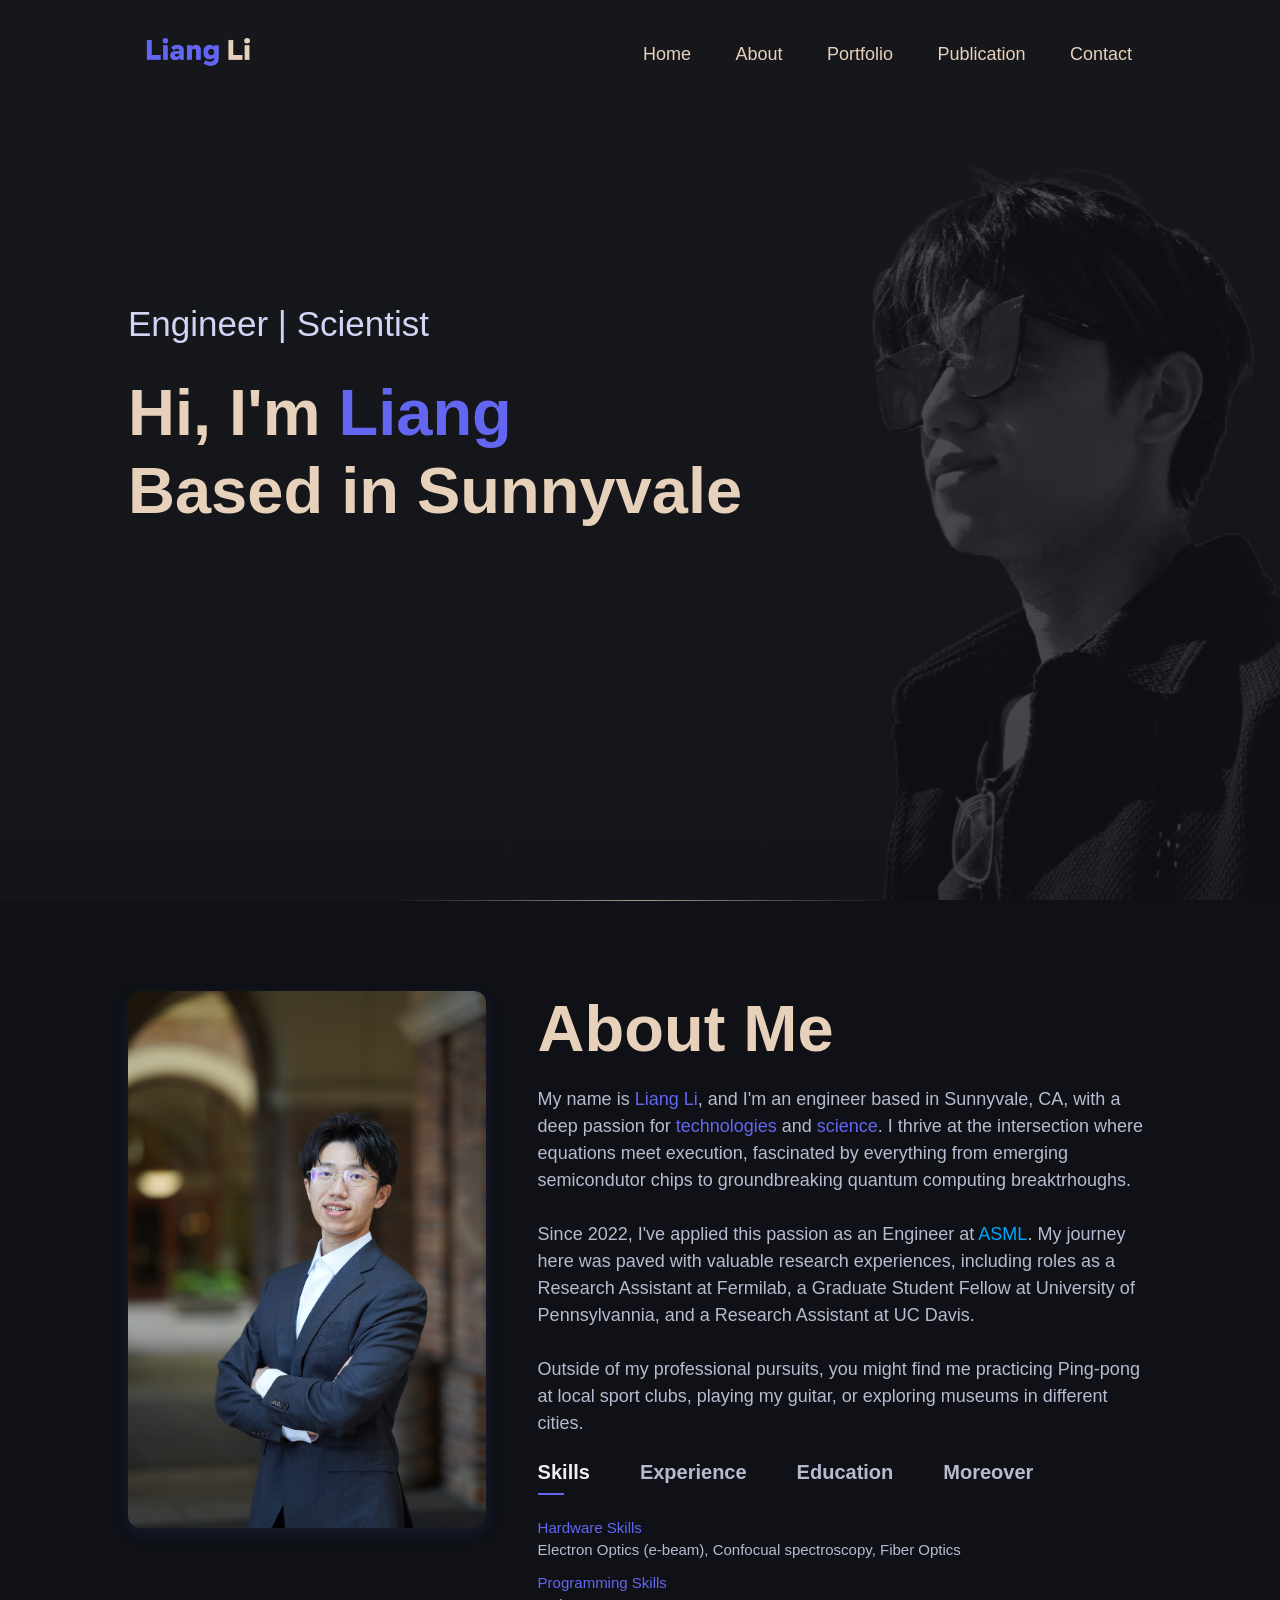
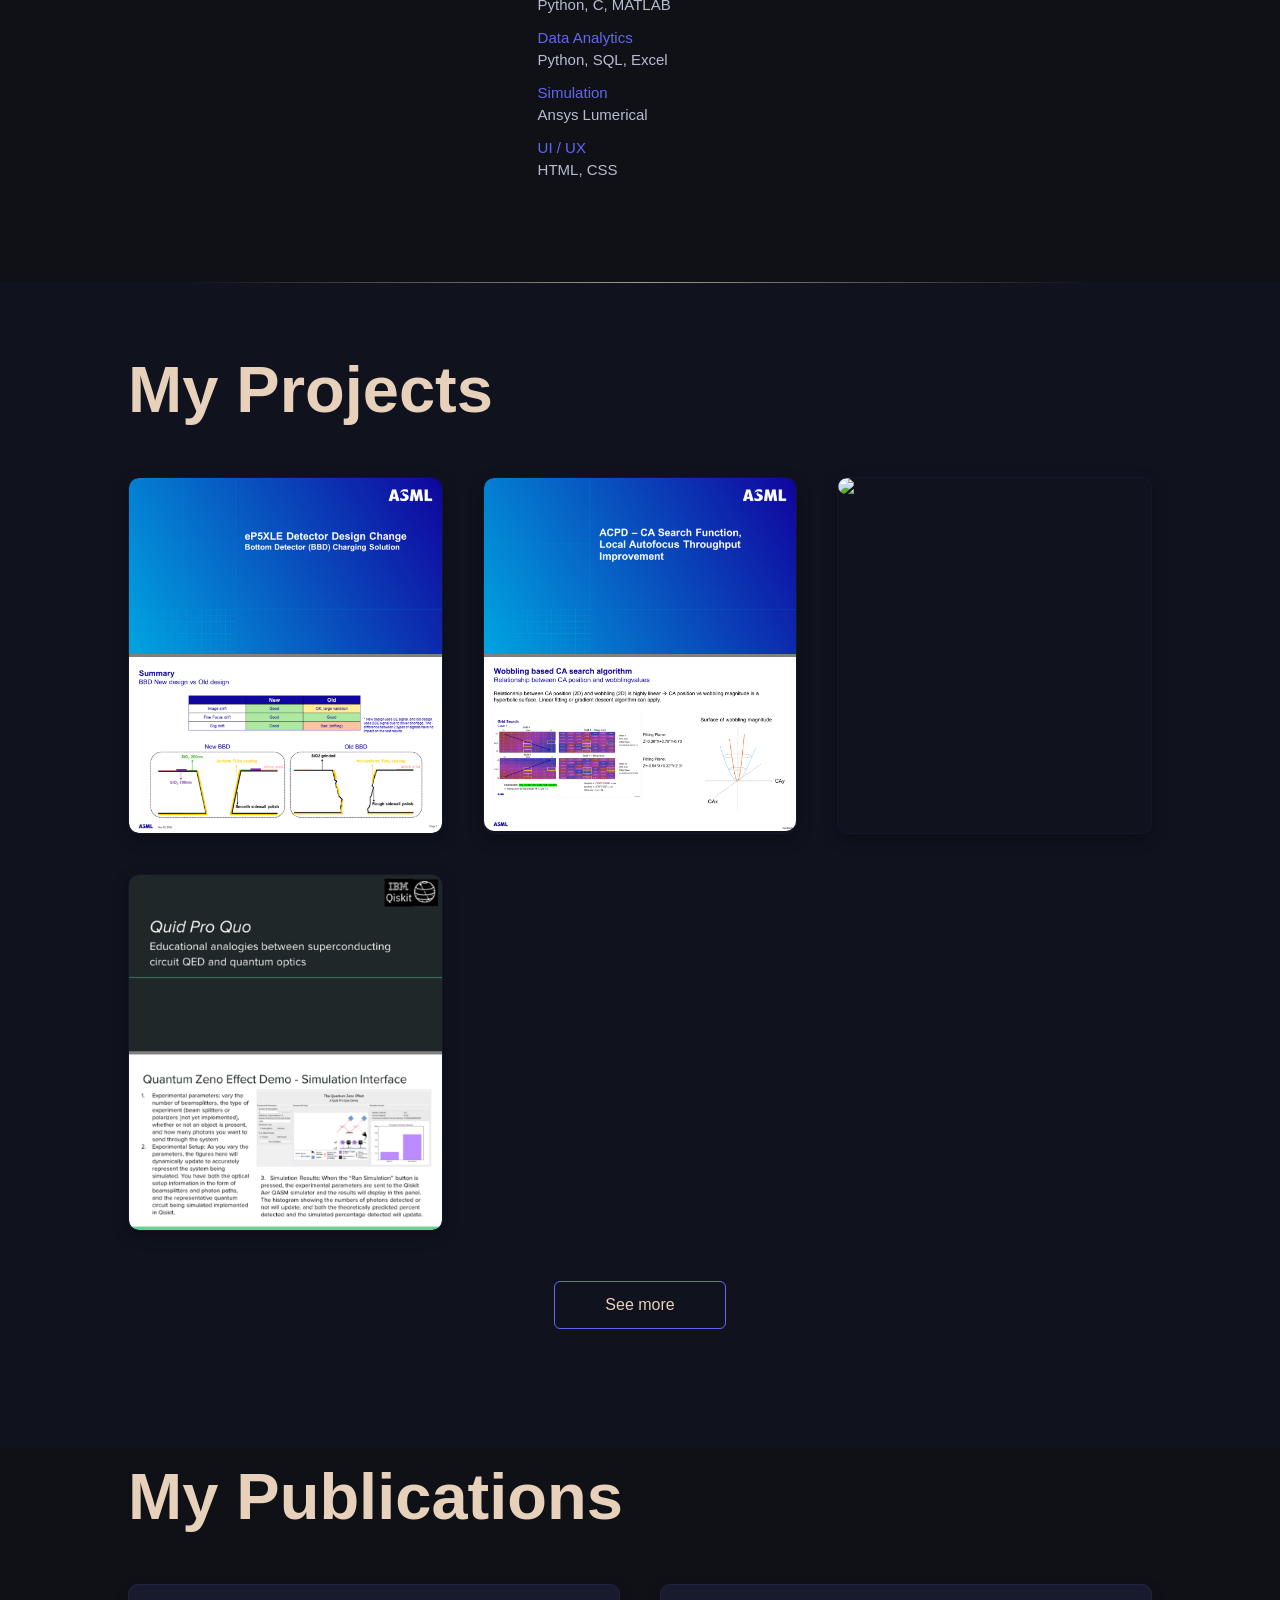
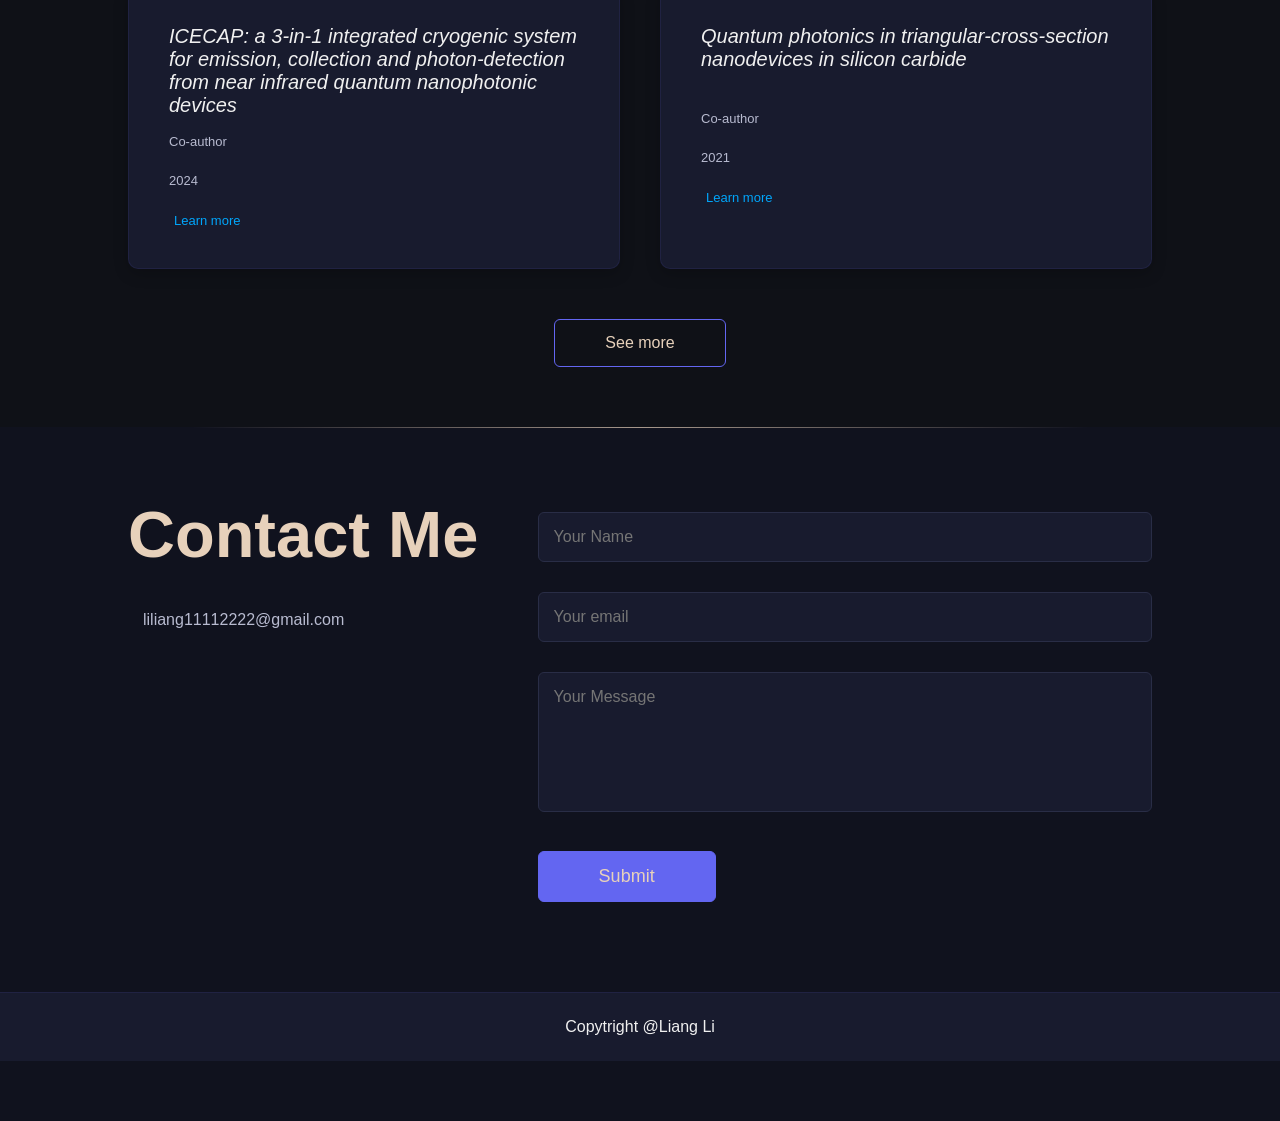
==== index.html @ c988face "iOS styling update" ====
<!DOCTYPE html>
<html lang="en">
<head>
    <meta charset="UTF-8">
    <meta http-equiv="X-UA-Compatible" content="IE=edge">
    <meta name="viewport" content="width=device-width, initial-scale=1.0, viewport-fit=cover">
    <!-- Safari iOS specific meta tags for better mobile rendering -->
    <meta name="apple-mobile-web-app-capable" content="yes">
    <meta name="apple-mobile-web-app-status-bar-style" content="black-translucent">
    <meta name="format-detection" content="telephone=no">
    <title>Liang Li | Personal Website</title>
    <link href="https://fonts.cdnfonts.com/css/br-segma" rel="stylesheet">
    <link href="https://fonts.cdnfonts.com/css/noto-sans-devanagari" rel="stylesheet">
    <!-- Preload mobile background image for better Safari performance -->
    <link rel="preload" as="image" href="images/phone-background.png" media="(max-width: 600px)">
    <link rel="preload" as="image" href="images/background.png" media="(min-width: 601px)">
    <link rel="stylesheet" href="style.css">
    <script src="https://kit.fontawesome.com/7b386abee7.js" crossorigin="anonymous"></script>
    <!-- Three.js Library for advanced 3D particle effects -->
    <script src="https://cdnjs.cloudflare.com/ajax/libs/three.js/r128/three.min.js"></script>
</head>
<body>
<div id="header">
    <!-- Animated particles background -->
    <div id="particles-js"></div>
    <div class="container">
        <nav>
            <img src="images/logo.png" class="logo">
            <ul id="sidemenu">
                <li><a href="#header">Home</a></li>
                <li><a href="#about">About</a></li>
                <li><a href="#portfolio">Portfolio</a></li>
                <li><a href="#publications">Publication</a></li>
                <li><a href="#contact">Contact</a></li>
                <i class="fas fa-times" onclick="closemenu()"></i>
            </ul>
            <i class="fas fa-bars" onclick="openmenu()"></i>
        </nav>
        <div class="header-text">
            <p>Engineer | Scientist</p>
            <h1>Hi, I'm <span>Liang</span><br>Based in Sunnyvale</h1>
        </div>
    </div>
</div>

<div class="section-divider"></div>

<!-- ----------------about------------------ -->
<div id="about">
    <div class="container">
        <div class="row">
            <div class="about-col-1">
                <img src="images/bg2.jpg">
            </div>
            <div class="about-col-2">
                <h1 class="sub-title">About Me</h1>
                <p>My name is <span style="display:inline; color: #6366f1;">Liang Li</span>, and I'm an engineer based in Sunnyvale, CA, with a deep passion for <span style="display:inline; color: #6366f1;">technologies</span> and <span style="display:inline; color: #6366f1;">science</span>. I thrive at the intersection where equations meet execution, fascinated by everything from emerging semicondutor chips to groundbreaking quantum computing breaktrhoughs.
                <br><br>Since 2022, I've applied this passion as an Engineer at <span>ASML</span>. My journey here was paved with valuable research experiences, including roles as a Research Assistant at Fermilab, a Graduate Student Fellow at University of Pennsylvannia, and a Research Assistant at UC Davis.
                <br><br>Outside of my professional pursuits, you might find me practicing Ping-pong at local sport clubs, playing my guitar, or exploring museums in different cities.</p>

                <div class="tab-titles">
                    <p class="tab-links active-link" onclick="opentab('skills')">Skills</p>
                    <p class="tab-links" onclick="opentab('experience')">Experience</p>
                    <p class="tab-links" onclick="opentab('education')">Education</p>
                    <p class="tab-links" onclick="opentab('moreover')">Moreover</p>
                </div>
                <div class="tab-contents active-tab" id="skills">
                    <ul>
                        <li><span>Hardware Skills</span><br>Electron Optics (e-beam), Confocual spectroscopy, Fiber Optics</li>
                        <li><span>Programming Skills</span><br>Python, C, MATLAB</li>
                        <li><span>Data Analytics</span><br>Python, SQL, Excel</li>
                        <li><span>Simulation</span><br>Ansys Lumerical</li>
                        <li><span>UI / UX</span><br>HTML, CSS</li>
                    </ul>
                </div>
                <div class="tab-contents" id="experience">
                    <ul>
                        <li><span>2022 - Present</span><br>Electron Optics Engineer at <span style="display:inline; color: #00a6fb;">ASML</span></li>
                        <li><span>2021 - 2022</span><br>Graduate Student Fellow at <span style="display:inline; color: #00a6fb;">University of Pennsylvannia</span></li>
                        <li><span>2019</span><br>Research Assistant at <span style="display:inline; color: #00a6fb;">Fermilab</span></li>
                        <li><span>2018 - 2020</span><br>Research Assistant at <span style="display:inline; color: #00a6fb;">UC Davis</span></li>
                        <li style="visibility: hidden;"><span>&nbsp;</span><br>&nbsp;</li>
                    </ul>
                </div>
                <div class="tab-contents" id="education">
                    <ul>
                        <li><span>2022</span><br>MSE <span style="display:inline; color: #00a6fb;">Nanotechnology</span> from University of Pennsylvannia</li>
                        <li><span>2020</span><br>BS <span style="display:inline; color: #00a6fb;">Applied Physics</span> from Univeristy of California, Davis</li>
                        <li style="visibility: hidden;"><span>&nbsp;</span><br>&nbsp;</li>
                        <li style="visibility: hidden;"><span>&nbsp;</span><br>&nbsp;</li>
                        <li style="visibility: hidden;"><span>&nbsp;</span><br>&nbsp;</li>
                    </ul>
                </div>
                <div class="tab-contents" id="moreover">
                    <ul>
                        <li><span>2021 - 2022</span><br><span style="display:inline; color: #00a6fb;">President</span>, Nanoquackers at University of Pennsylvannia</li>
                        <li><span>2016 - 2018</span><br><span style="display:inline; color: #00a6fb;">Writer</span>, Chinese Student and Scholar Association at UC Davis</li>
                        <li style="visibility: hidden;"><span>&nbsp;</span><br>&nbsp;</li>
                        <li style="visibility: hidden;"><span>&nbsp;</span><br>&nbsp;</li>
                        <li style="visibility: hidden;"><span>&nbsp;</span><br>&nbsp;</li>
                    </ul>
                </div>
            </div>
        </div>
    </div>
</div>

<div class="section-divider"></div>

 <!-- -----------Portfolio-------------- -->
 <div id="portfolio">
    <div class="container">
        <h1 class="sub-title">My Projects</h1>
        <div class="work-list">
            <div class="work">
                <img src="images/work-1.png">
                <div class="layer">
                    <h3>SEM Detector Design Improvement</h3>
                    <p>Design Engineer<br><br>Designed and conducted experiments that solve detector charging problem. The new detector increases the throughput (TPT) by 40% for tools in TSMC.</p>
                    <!-- <a href="#"><i class="fa-solid fa-arrow-up-right-from-square"></i></a> -->
                </div>
            </div>
            <div class="work">
                <img src="images/work-2.png">
                <div class="layer">
                    <h3>Image Shift Algorithm</h3>
                    <p>Design Engineer<br><br>Developed an algorithm that catches the image shift that quantifies mechanical module stabilities of SEM, which locates the key factors that affect resolution and completed the feasibility study of metrology improvement.</p>
                    <!-- <a href="#"><i class="fa-solid fa-arrow-up-right-from-square"></i></a> -->
                </div>
            </div>
            <div class="work">
                <img src="images/work-3.png">
                <div class="layer">
                    <h3>Experiment Pipeline Optimization</h3>
                    <p>Graduate Student Fellow<br><br>Refined the experiment pipeline of quantum dots synthesis. The refined experiment requies less time and results better quantum dots. The new pipeline was added to the core course (ESE 536) of Nanotechnology program as a course project.</p>
                    <!-- <a href="#"><i class="fa-solid fa-arrow-up-right-from-square"></i></a> -->
                </div>
            </div>
            <div class="work">
                <img src="images/work-4.png">
                <div class="layer">
                    <h3>Quid Pro Quo</h3>
                    <p>Software Engineer<br><br>Created a suit of user-friendly desktop applications to display and illustrate quantum optics experiments. The project won Qiskit Summer Jam Hackathon (California division).</p>
                    <!-- <a href="#"><i class="fa-solid fa-arrow-up-right-from-square"></i></a> -->
                </div>
            </div>
        </div>
        <a href="#" class="btn">See more</a>
    </div>
 </div>

<div class="section-divider"></div>

<!-- --------------publications------------ -->
 <div id="publications">
    <div class="container">
        <h1 class="sub-title">My Publications</h1>
        <div class="services-list">
            <div>
                <!-- <i class="fa-solid fa-code"></i> -->
                <h2>ICECAP: a 3-in-1 integrated cryogenic system for emission, collection and photon-detection from near infrared quantum nanophotonic devices</h2>
                <p>Co-author<br><br>2024</p>
                <a href="https://arxiv.org/html/2401.10509v1"><i class="fa-solid fa-arrow-up-right-from-square"></i>Learn more</a>
            </div>
            <div>
                <!-- <i class="fa-solid fa-crop-simple"></i> -->
                <h2>Quantum photonics in triangular-cross-section nanodevices in silicon carbide<br><br></h2>
                <p>Co-author<br><br>2021</p>
                <a href="https://arxiv.org/abs/2012.02350"><i class="fa-solid fa-arrow-up-right-from-square"></i>Learn more</a>
            </div>
        </div>
        <a href="#" class="btn">See more</a>
    </div>
 </div>

<div class="section-divider"></div>

<!-- ---------------contact--------------- -->
 <div id="contact">
    <div class="container">
        <div class="row">
            <div class="contact-left">
                <h1 class="sub-title">Contact Me</h1>
                <p><i class="fa-solid fa-envelope"></i>liliang11112222@gmail.com</p>
                <div class="social-icons">
                    <a href="https://www.linkedin.com/in/liang-li-583abb143/"><i class="fa-brands fa-linkedin"></i></a>
                </div>
            </div>
            <div class="contact-right">
                <form name="submit-to-google-sheet">
                    <input type="text" name="Name" placeholder="Your Name" required>
                    <input type="email" name="Email" placeholder="Your email" required>
                    <textarea name="Message" rows="6" placeholder="Your Message"></textarea>
                    <button type="submit" class="btn btn2">Submit</button>
                </form>
                <span id="msg"></span>
            </div>
        </div>
    </div>
    <div class="copyright">
        <p>Copytright @Liang Li</p>
    </div>
 </div>


 <!-- ----------Script------------- -->
<script>
    var tablinks = document.getElementsByClassName("tab-links");
    var tabcontents = document.getElementsByClassName("tab-contents");

    function opentab(tabname){
        for(tablink of tablinks){
            tablink.classList.remove("active-link");
        }
        for(tabcontent of tabcontents){
            tabcontent.classList.remove("active-tab");
        }
        event.currentTarget.classList.add("active-link");
        document.getElementById(tabname).classList.add("active-tab");
    }
</script>


<script>
    var sidemenu = document.getElementById("sidemenu");

    function openmenu(){
        sidemenu.style.right = "0";
    }
    function closemenu(){
        sidemenu.style.right = "-200px";
    }
</script>


<script>
    const scriptURL = 'https://script.google.com/macros/s/AKfycbyicol1CuqRAlPD_FT718AX4OAC6dFmPFko_QyuzFTOeZD-eknn_tCLxM4e_-uyQBqB/exec'
    const form = document.forms['submit-to-google-sheet']
    const msg = document.getElementById("msg")
  
    form.addEventListener('submit', e => {
      e.preventDefault()
      fetch(scriptURL, { method: 'POST', body: new FormData(form)})
        .then(response => {
            msg.innerHTML = "Message sent successfully"
            setTimeout(function(){
                msg.innerHTML = ""
            },5000)
            form.reset()
        })
        .catch(error => console.error('Error!', error.message))
    })
  </script>

  <!-- Advanced Three.js Particle System -->
  <script>
    /**
     * Advanced 3D Particle System using Three.js
     * Creates floating particles with dynamic connections, lighting effects, and smooth interactions
     */
    
    class AdvancedParticleSystem {
        constructor() {
            this.container = document.getElementById('particles-js');
            this.scene = null;
            this.camera = null;
            this.renderer = null;
            this.particles = [];
            this.particleGeometry = null;
            this.particleMaterial = null;
            this.particleSystem = null;
            this.mouse = { x: 0, y: 0 };
            this.windowHalf = { x: window.innerWidth / 2, y: window.innerHeight / 2 };
            
            // Configuration
            this.config = {
                particleCount: this.isMobile() ? (this.isSafari() ? 100 : 150) : 300, // Reduce particles for Safari mobile
                maxDistance: this.isMobile() ? 100 : 150,
                repulsionRadius: this.isMobile() ? 80 : 100,
                colors: {
                    primary: 0x6366f1,   // Indigo
                    secondary: 0xE7D1BB, // Warm beige
                    accent: 0x8e94f2     // Light indigo
                }
            };
            
            this.init();
            this.animate();
        }
        
        /**
         * Detect if device is mobile
         */
        isMobile() {
            return window.innerWidth <= 600 || /Android|webOS|iPhone|iPad|iPod|BlackBerry|IEMobile|Opera Mini/i.test(navigator.userAgent);
        }
        
        /**
         * Detect if browser is Safari
         */
        isSafari() {
            return /^((?!chrome|android).)*safari/i.test(navigator.userAgent) || /iPad|iPhone|iPod/.test(navigator.userAgent);
        }
    
        
        init() {
            // Create scene
            this.scene = new THREE.Scene();
            
            // Create camera with perspective for 3D depth
            this.camera = new THREE.PerspectiveCamera(75, window.innerWidth / window.innerHeight, 1, 3000);
            this.camera.position.z = 1000;
            
            // Create renderer with enhanced settings, optimized for Safari mobile
            const rendererOptions = {
                alpha: true,
                antialias: !this.isMobile(), // Disable antialiasing on mobile for better performance
                powerPreference: this.isMobile() ? "low-power" : "high-performance", // Optimize for mobile battery
                preserveDrawingBuffer: false, // Better memory management
                failIfMajorPerformanceCaveat: this.isMobile() // Fallback for low-performance devices
            };
            
            this.renderer = new THREE.WebGLRenderer(rendererOptions);
            this.renderer.setSize(window.innerWidth, window.innerHeight);
            // Limit pixel ratio for Safari mobile performance
            this.renderer.setPixelRatio(Math.min(window.devicePixelRatio, this.isSafari() && this.isMobile() ? 1.5 : 2));
            
            // Safari-specific optimizations
            if (this.isSafari()) {
                this.renderer.domElement.style.webkitTransform = 'translate3d(0,0,0)';
                this.renderer.domElement.style.webkitBackfaceVisibility = 'hidden';
            }
            
            this.container.appendChild(this.renderer.domElement);
            
            // Create particle system
            this.createParticles();
            this.createConnections();
            
            // Add event listeners
            this.addEventListeners();
        }
        
        createParticles() {
            this.particleGeometry = new THREE.BufferGeometry();
            const positions = new Float32Array(this.config.particleCount * 3);
            const colors = new Float32Array(this.config.particleCount * 3);
            const sizes = new Float32Array(this.config.particleCount);
            
            // Initialize particle data
            this.particles = [];
            
            for (let i = 0; i < this.config.particleCount; i++) {
                const i3 = i * 3;
                
                // Random positions in 3D space
                const x = (Math.random() - 0.5) * 2000;
                const y = (Math.random() - 0.5) * 2000;
                const z = (Math.random() - 0.5) * 1000;
                
                positions[i3] = x;
                positions[i3 + 1] = y;
                positions[i3 + 2] = z;
                
                // Color variations - mix of indigo and beige
                const colorChoice = Math.random();
                let color;
                if (colorChoice < 0.7) {
                    color = new THREE.Color(this.config.colors.primary); // Indigo
                } else {
                    color = new THREE.Color(this.config.colors.secondary); // Beige
                }
                
                colors[i3] = color.r;
                colors[i3 + 1] = color.g;
                colors[i3 + 2] = color.b;
                
                // Random sizes
                sizes[i] = Math.random() * 4 + 1;
                
                // Store particle data for animation
                this.particles.push({
                    velocity: {
                        x: (Math.random() - 0.5) * 0.5,
                        y: (Math.random() - 0.5) * 0.5,
                        z: (Math.random() - 0.5) * 0.5
                    },
                    originalColor: color.clone(),
                    basePosition: { x, y, z }
                });
            }
            
            this.particleGeometry.setAttribute('position', new THREE.BufferAttribute(positions, 3));
            this.particleGeometry.setAttribute('color', new THREE.BufferAttribute(colors, 3));
            this.particleGeometry.setAttribute('size', new THREE.BufferAttribute(sizes, 1));
            
            // Enhanced particle material
            this.particleMaterial = new THREE.PointsMaterial({
                size: 3,
                sizeAttenuation: true,
                vertexColors: true,
                transparent: true,
                opacity: 0.8,
                blending: THREE.AdditiveBlending
            });
            
            this.particleSystem = new THREE.Points(this.particleGeometry, this.particleMaterial);
            this.scene.add(this.particleSystem);
        }
        
        createConnections() {
            // Create dynamic line connections with comet trails
            this.connectionGeometry = new THREE.BufferGeometry();
            this.connectionMaterial = new THREE.LineBasicMaterial({
                color: 0x6366f1,
                opacity: 0.4,
                transparent: true,
                blending: THREE.AdditiveBlending
            });
            
            this.connections = new THREE.LineSegments(this.connectionGeometry, this.connectionMaterial);
            this.scene.add(this.connections);
            
            // Comet trail system
            this.trailSegments = [];
            this.maxTrailLength = 8; // Number of trail segments per connection
            this.trailDecay = 0.85; // How fast trails fade
            
            // Create trail geometry for comet effects
            this.trailGeometry = new THREE.BufferGeometry();
            this.trailMaterial = new THREE.ShaderMaterial({
                uniforms: {
                    time: { value: 0 }
                },
                vertexShader: `
                    attribute float alpha;
                    attribute vec3 color;
                    varying float vAlpha;
                    varying vec3 vColor;
                    uniform float time;
                    
                    void main() {
                        vAlpha = alpha;
                        vColor = color;
                        
                        // Add subtle movement to trail segments
                        vec3 pos = position;
                        pos.x += sin(time * 2.0 + position.y * 0.01) * 0.5;
                        pos.y += cos(time * 1.5 + position.x * 0.01) * 0.3;
                        
                        gl_Position = projectionMatrix * modelViewMatrix * vec4(pos, 1.0);
                    }
                `,
                fragmentShader: `
                    varying float vAlpha;
                    varying vec3 vColor;
                    uniform float time;
                    
                    void main() {
                        // Add pulsing glow effect
                        float glow = 0.8 + sin(time * 3.0) * 0.2;
                        vec3 finalColor = vColor * glow;
                        
                        gl_FragColor = vec4(finalColor, vAlpha);
                    }
                `,
                transparent: true,
                blending: THREE.AdditiveBlending,
                depthTest: false
            });
            
            this.trailLines = new THREE.LineSegments(this.trailGeometry, this.trailMaterial);
            this.scene.add(this.trailLines);
        }
        
        updateConnections() {
            const positions = this.particleGeometry.attributes.position.array;
            const connectionPositions = [];
            const currentConnections = [];
            
            // Find current connections between nearby particles
            for (let i = 0; i < this.config.particleCount; i += 2) {
                const i3 = i * 3;
                const pos1 = {
                    x: positions[i3],
                    y: positions[i3 + 1],
                    z: positions[i3 + 2]
                };
                
                for (let j = i + 1; j < Math.min(i + 20, this.config.particleCount); j++) {
                    const j3 = j * 3;
                    const pos2 = {
                        x: positions[j3],
                        y: positions[j3 + 1],
                        z: positions[j3 + 2]
                    };
                    
                    const distance = Math.sqrt(
                        Math.pow(pos1.x - pos2.x, 2) +
                        Math.pow(pos1.y - pos2.y, 2) +
                        Math.pow(pos1.z - pos2.z, 2)
                    );
                    
                    if (distance < this.config.maxDistance) {
                        connectionPositions.push(pos1.x, pos1.y, pos1.z);
                        connectionPositions.push(pos2.x, pos2.y, pos2.z);
                        
                        // Store connection for trail processing
                        currentConnections.push({
                            id: `${i}-${j}`,
                            start: { ...pos1 },
                            end: { ...pos2 },
                            distance: distance
                        });
                    }
                }
            }
            
            // Update main connections
            this.connectionGeometry.setAttribute('position', new THREE.Float32BufferAttribute(connectionPositions, 3));
            
            // Update comet trails
            this.updateCometTrails(currentConnections);
        }
        
        updateCometTrails(currentConnections) {
            const time = Date.now() * 0.001;
            
            // Add new connections to trail history
            currentConnections.forEach(connection => {
                let existingTrail = this.trailSegments.find(trail => trail.id === connection.id);
                
                if (!existingTrail) {
                    // Create new trail
                    this.trailSegments.push({
                        id: connection.id,
                        history: [connection],
                        life: 1.0,
                        color: this.getTrailColor(connection.id)
                    });
                } else {
                    // Update existing trail
                    existingTrail.history.unshift(connection);
                    existingTrail.life = 1.0; // Reset life when connection is active
                    
                    // Limit trail length
                    if (existingTrail.history.length > this.maxTrailLength) {
                        existingTrail.history.pop();
                    }
                }
            });
            
            // Update trail life and remove old trails
            this.trailSegments = this.trailSegments.filter(trail => {
                trail.life *= this.trailDecay;
                return trail.life > 0.01; // Remove very faded trails
            });
            
            // Build trail geometry
            this.buildTrailGeometry();
        }
        
        getTrailColor(connectionId) {
            // Generate consistent color based on connection ID
            const hash = connectionId.split('').reduce((a, b) => {
                a = ((a << 5) - a) + b.charCodeAt(0);
                return a & a;
            }, 0);
            
            const colorSeed = Math.abs(hash) / 2147483647;
            
            if (colorSeed < 0.7) {
                // Indigo variants
                return {
                    r: 0.39 + Math.sin(colorSeed * 10) * 0.1, // #6366f1 with variation
                    g: 0.4 + Math.sin(colorSeed * 12) * 0.1,
                    b: 0.95 + Math.sin(colorSeed * 8) * 0.05
                };
            } else {
                // Beige variants
                return {
                    r: 0.91 + Math.sin(colorSeed * 15) * 0.05, // #E7D1BB with variation
                    g: 0.82 + Math.sin(colorSeed * 18) * 0.05,
                    b: 0.73 + Math.sin(colorSeed * 20) * 0.05
                };
            }
        }
        
        buildTrailGeometry() {
            const trailPositions = [];
            const trailColors = [];
            const trailAlphas = [];
            
            this.trailSegments.forEach(trail => {
                for (let i = 0; i < trail.history.length - 1; i++) {
                    const segment = trail.history[i];
                    const nextSegment = trail.history[i + 1];
                    
                    // Calculate trail segment alpha (fades towards the tail)
                    const segmentAlpha = trail.life * (1 - i / trail.history.length);
                    
                    if (segmentAlpha > 0.01) {
                        // Interpolate between current and next segment for smooth trails
                        const interpolationFactor = 0.3;
                        const startX = segment.start.x;
                        const startY = segment.start.y;
                        const startZ = segment.start.z;
                        const endX = segment.end.x + (nextSegment.end.x - segment.end.x) * interpolationFactor;
                        const endY = segment.end.y + (nextSegment.end.y - segment.end.y) * interpolationFactor;
                        const endZ = segment.end.z + (nextSegment.end.z - segment.end.z) * interpolationFactor;
                        
                        // Add trail segment
                        trailPositions.push(startX, startY, startZ);
                        trailPositions.push(endX, endY, endZ);
                        
                        // Trail colors with intensity variation
                        const intensity = segmentAlpha * (0.8 + Math.sin(Date.now() * 0.003 + i * 0.5) * 0.2);
                        trailColors.push(trail.color.r * intensity, trail.color.g * intensity, trail.color.b * intensity);
                        trailColors.push(trail.color.r * intensity * 0.7, trail.color.g * intensity * 0.7, trail.color.b * intensity * 0.7);
                        
                        // Alpha values for fading effect
                        trailAlphas.push(segmentAlpha);
                        trailAlphas.push(segmentAlpha * 0.5); // Fade towards end
                    }
                }
            });
            
            // Update trail geometry
            this.trailGeometry.setAttribute('position', new THREE.Float32BufferAttribute(trailPositions, 3));
            this.trailGeometry.setAttribute('color', new THREE.Float32BufferAttribute(trailColors, 3));
            this.trailGeometry.setAttribute('alpha', new THREE.Float32BufferAttribute(trailAlphas, 1));
        }
        
        addEventListeners() {
            // Mouse movement
            window.addEventListener('mousemove', (event) => {
                this.mouse.x = (event.clientX / window.innerWidth) * 2 - 1;
                this.mouse.y = -(event.clientY / window.innerHeight) * 2 + 1;
            });
            
            // Window resize
            window.addEventListener('resize', () => {
                this.camera.aspect = window.innerWidth / window.innerHeight;
                this.camera.updateProjectionMatrix();
                this.renderer.setSize(window.innerWidth, window.innerHeight);
            });
            
            // Click effect
            window.addEventListener('click', (event) => {
                this.addClickEffect(event.clientX, event.clientY);
            });
        }
        
        addClickEffect(x, y) {
            // Create a burst of temporary trail segments radiating from click point
            const burstCount = 12;
            const clickTime = Date.now() * 0.001;
            
            // Convert screen coordinates to world coordinates
            const vector = new THREE.Vector3(
                (x / window.innerWidth) * 2 - 1,
                -(y / window.innerHeight) * 2 + 1,
                0.5
            );
            vector.unproject(this.camera);
            
            const centerPoint = {
                x: vector.x,
                y: vector.y, 
                z: vector.z
            };
            
            // Create radial burst trails
            for (let i = 0; i < burstCount; i++) {
                const angle = (i / burstCount) * Math.PI * 2;
                const radius = 50 + Math.random() * 100;
                const endPoint = {
                    x: centerPoint.x + Math.cos(angle) * radius,
                    y: centerPoint.y + Math.sin(angle) * radius,
                    z: centerPoint.z + (Math.random() - 0.5) * 50
                };
                
                // Create temporary trail
                this.trailSegments.push({
                    id: `burst-${clickTime}-${i}`,
                    history: [{
                        start: centerPoint,
                        end: endPoint,
                        distance: radius
                    }],
                    life: 1.5, // Stronger initial life for burst effect
                    color: {
                        r: 0.91 + Math.random() * 0.09, // Bright beige variants
                        g: 0.82 + Math.random() * 0.09,
                        b: 0.73 + Math.random() * 0.09
                    }
                });
            }
        }
        
        animate() {
            requestAnimationFrame(() => this.animate());
            
            const time = Date.now() * 0.001;
            const positions = this.particleGeometry.attributes.position.array;
            
            // Update particle positions with mouse interaction
            for (let i = 0; i < this.config.particleCount; i++) {
                const i3 = i * 3;
                const particle = this.particles[i];
                
                // Natural floating movement
                positions[i3] += particle.velocity.x;
                positions[i3 + 1] += particle.velocity.y;
                positions[i3 + 2] += particle.velocity.z;
                
                // Mouse repulsion effect
                const mouseWorldX = this.mouse.x * 1000;
                const mouseWorldY = this.mouse.y * 1000;
                const dx = positions[i3] - mouseWorldX;
                const dy = positions[i3 + 1] - mouseWorldY;
                const distance = Math.sqrt(dx * dx + dy * dy);
                
                if (distance < this.config.repulsionRadius) {
                    const force = (this.config.repulsionRadius - distance) / this.config.repulsionRadius;
                    positions[i3] += (dx / distance) * force * 3;
                    positions[i3 + 1] += (dy / distance) * force * 3;
                }
                
                // Boundaries - wrap around
                if (positions[i3] > 1000) positions[i3] = -1000;
                if (positions[i3] < -1000) positions[i3] = 1000;
                if (positions[i3 + 1] > 1000) positions[i3 + 1] = -1000;
                if (positions[i3 + 1] < -1000) positions[i3 + 1] = 1000;
                if (positions[i3 + 2] > 500) positions[i3 + 2] = -500;
                if (positions[i3 + 2] < -500) positions[i3 + 2] = 500;
            }
            
            // Update attributes
            this.particleGeometry.attributes.position.needsUpdate = true;
            
            // Update trail shader time uniform for animation
            this.trailMaterial.uniforms.time.value = time;
            
            // Update connections and trails more frequently for smooth comet effects
            if (Math.floor(time * 60) % 2 === 0) {
                this.updateConnections();
            }
            
            // Subtle camera movement following mouse
            this.camera.position.x += (this.mouse.x * 50 - this.camera.position.x) * 0.02;
            this.camera.position.y += (-this.mouse.y * 50 - this.camera.position.y) * 0.02;
            this.camera.lookAt(this.scene.position);
            
            // Rotate the entire particle system slowly
            this.particleSystem.rotation.y += 0.001;
            
            this.renderer.render(this.scene, this.camera);
        }
    }
    
    // Initialize when page loads
    window.addEventListener('load', () => {
        new AdvancedParticleSystem();
    });
  </script>

</body>
</html>
---- style.css ----
* {
    margin: 0;
    padding: 0;
    /* font-family: 'Avrile Sans', sans-serif; */
    font-family: 'Noto Sans Devanagari', sans-serif;
    font-family: 'BR Segma', sans-serif;
    box-sizing: border-box;
}

html {
    scroll-behavior: smooth;
}

body {
    background: #0f1117; /* Richer dark background with a slight blue tone */
    color: #f0f0f0;
}

#header {
    width: 100%;
    height: 100vh;
    /* Use min-height for better Safari support */
    min-height: 100vh; 
    background-image: linear-gradient(rgba(15, 17, 23, 0.7), rgba(15, 17, 23, 0.8)), url(images/background.png);
    background-size: cover;
    background-position: center;
    /* Remove fixed attachment for Safari iOS compatibility */
    background-attachment: scroll;
    background-repeat: no-repeat;
    position: relative; /* Enable positioning for particles */
    /* Ensure proper rendering on Safari iOS */
    -webkit-background-size: cover;
    -webkit-transform: translate3d(0,0,0); /* Hardware acceleration for Safari */
}

/* Particles.js background container */
#particles-js {
    position: absolute;
    width: 100%;
    height: 100%;
    top: 0;
    left: 0;
    z-index: 1; /* Behind the content */
    background: transparent;
    pointer-events: auto; /* Ensure particles can receive mouse events */
}

/* Three.js canvas specific styling */
#particles-js canvas {
    display: block;
    width: 100% !important;
    height: 100% !important;
    pointer-events: auto; /* Explicitly enable mouse events on canvas */
    position: absolute;
    top: 0;
    left: 0;
    z-index: 1; /* Ensure canvas stays behind content */
}

/* Ensure header content stays above particles */
#header .container {
    position: relative;
    z-index: 2; /* Above the particles */
    pointer-events: none; /* Allow mouse events to pass through to particles */
    /* Safari mobile fixes */
    -webkit-transform: translate3d(0,0,0);
    transform: translate3d(0,0,0);
    /* Ensure full height on Safari */
    min-height: 100vh;
}

/* Re-enable pointer events for interactive elements */
#header .container nav,
#header .container nav a,
#header .container nav ul,
#header .container nav ul li,
#header .container nav ul li a,
#header .container nav .fas {
    pointer-events: auto; /* Enable interactions for navigation */
}

/* Section divider styles */
.section-divider {
    height: 0.5px; /* Ultra thin divider */
    background: linear-gradient(to right, transparent, #E7D1BB, transparent); /* Warm beige color */
    margin: 0 auto;
    width: 40%; /* Narrower width */
    position: relative;
    opacity: 0.7; /* Slightly more subtle */
}

.container {
    padding: 10px 10%;
}

nav {
    display: flex;
    align-items: center;
    justify-content: space-between;
    flex-wrap: wrap;
    padding: 15px 0;
}

.logo {
    width: 140px;
}

nav ul li {
    display: inline-block;
    list-style: none;
    margin: 10px 20px;
}

nav ul li a {
    color: #E7D1BB; /* Warm beige for navigation menu text */
    font-family: 'Noto Sans Devanagari', sans-serif;
    text-decoration: none;
    font-size: 18px;
    position: relative;
    transition: color 0.3s;
}

nav ul li a::after {
    content: '';
    width: 0;
    height: 2px; /* Thinner underline */
    background: #E7D1BB; /* Warm beige underline to match text */
    position: absolute;
    left: 0;
    bottom: -6px;
    transition: 0.5s;
}

nav ul li a:hover {
    color: #c8b39e; /* Slightly darker beige on hover */
}

nav ul li a:hover::after {
    width: 100%;
}

.header-text {
    margin-top: 20%;
    font-size: 35px;
}

.header-text p {
    font-family: 'Noto Sans Devanagari', sans-serif;
    color: #d1d5f5; /* Light indigo-white */
}

.header-text h1 {
    font-family: 'Noto Sans Devanagari', sans-serif;
    margin-top: 30px;
    font-size: 65px;
    line-height: 1.2;
    font-weight: 600;
    color: #E7D1BB; /* Warm beige for main header */
}

.header-text h1 span {
    font-family: 'Noto Sans Devanagari', sans-serif;
    color: #6366f1; /* Indigo accent */
}

/* ---------about------------ */
#about {
    padding: 80px 0;
    color: #b8bbd0; /* Lighter text with indigo hint */
    position: relative;
}

/* Add divider before about section */
#about::before {
    content: '';
    position: absolute;
    top: 0;
    left: 15%;
    right: 15%;
    height: 0.5px; /* Ultra thin divider */
    background: linear-gradient(to right, transparent, #E7D1BB, transparent);
    opacity: 0.7; /* Slightly more subtle */
}

.row {
    display: flex;
    justify-content: space-between;
    flex-wrap: wrap;
}

.about-col-1 {
    flex-basis: 35%;
}

.about-col-1 img {
    width: 100%;
    border-radius: 12px;
    box-shadow: 0 5px 15px rgba(99, 102, 241, 0.1); /* Subtle indigo shadow */
}

.about-col-2 {
    flex-basis: 60%;
}

.sub-title {
    font-family: 'Noto Sans Devanagari', sans-serif;
    font-size: 65px;
    font-weight: 600;
    color: #E7D1BB; /* Warm beige for section headers */
    margin-bottom: 20px;
}

.about-col-2 p {
    font-size: 18px;
    font-weight: 400;
    line-height: 1.5;
}

.about-col-2 p span {
    color: #00a6fb; /* Restored original blue color */
}

.tab-titles {
    display: flex;
    font-size: 20px;
    margin: 20px 0 30px;
}

.tab-titles p {
    font-size: 20px;
    font-weight: bold;
}

.tab-links {
    margin-right: 50px;
    font-size: 18px;
    font-weight: bold;
    cursor: pointer;
    position: relative;
    color: #b8bbd0;
    transition: color 0.3s;
}

.tab-links:hover {
    color: #f0f0f0;
}

.tab-links::after {
    content: '';
    width: 0;
    height: 2px; /* Thinner underline */
    background: #6366f1; /* Indigo color */
    position: absolute;
    left: 0;
    bottom: -8px;
    transition: 0.5s;
}

.tab-links.active-link {
    color: #f0f0f0;
}

.tab-links.active-link::after {
    width: 50%;
}

.tab-contents {
    display: none;
    min-height: 220px; /* Minimum height instead of fixed height */
}

.tab-contents.active-tab {
    display: block;
    animation: fadeIn 0.5s;
}

@keyframes fadeIn {
    from { opacity: 0; }
    to { opacity: 1; }
}

.tab-contents ul li {
    list-style: none;
    font-size: 15px;
    margin: 10px 0;
    line-height: 1.5;
}

.tab-contents ul li span {
    color: #6366f1; /* Indigo color */
    font-size: 15px;
    font-weight: 500;
}

/* -----------portfolio-------------- */
#portfolio {
    padding: 60px 0;
    position: relative;
    background: #10121e; /* Slightly lighter background for section differentiation */
}

/* Add divider before portfolio section */
#portfolio::before {
    content: '';
    position: absolute;
    top: 0;
    left: 15%;
    right: 15%;
    height: 0.5px; /* Ultra thin divider */
    background: linear-gradient(to right, transparent, #E7D1BB, transparent);
    opacity: 0.7; /* Slightly more subtle */
}

.work-list {
    display: grid;
    grid-template-columns: repeat(auto-fit, minmax(250px, 1fr));
    grid-gap: 40px;
    margin-top: 50px;
}

.work {
    border-radius: 10px;
    position: relative;
    overflow: hidden;
    box-shadow: 0 5px 15px rgba(0, 0, 0, 0.3); 
    transition: transform 0.3s ease, box-shadow 0.3s ease;
    border: 1px solid rgba(99, 102, 241, 0.05); /* Very subtle border */
}

.work:hover {
    transform: translateY(-10px);
    box-shadow: 0 15px 30px rgba(99, 102, 241, 0.2); /* Indigo shadow on hover */
}

.work img {
    width: 100%;
    border-radius: 10px;
    display: block;
    transition: transform 0.5s;
}

.layer {
    width: 100%;
    height: 0;
    background: linear-gradient(rgba(10, 10, 18, 0.8), rgba(99, 102, 241, 0.9)); /* Indigo gradient */
    border-radius: 10px;
    position: absolute;
    left: 0;
    bottom: 0;
    overflow: hidden;
    display: flex;
    align-items: center;
    justify-content: center;
    flex-direction: column;
    padding: 0 40px;
    text-align: center;
    font-size: 14px;
    transition: height 0.5s;
}

.layer h3 {
    font-weight: 600;
    margin-bottom: 20px;
    color: #ffffff;
}

.layer p {
    color: #e2e4ff;
    line-height: 1.6;
}

.layer a {
    margin-top: 20px;
    color: #6366f1;
    text-decoration: none;
    font-size: 18px;
    line-height: 60px;
    background: #fff;
    width: 60px;
    height: 60px;
    border-radius: 50%;
    text-align: center;
    transition: all 0.3s;
}

.layer a:hover {
    background: #6366f1;
    color: white;
}

.work:hover img {
    transform: scale(1.1);
}

.work:hover .layer {
    height: 100%;
}

.btn {
    display: block;
    margin: 50px auto;
    width: fit-content;
    border: 1px solid #6366f1; /* Indigo border */
    padding: 14px 50px;
    border-radius: 6px;
    text-decoration: none;
    color: #E7D1BB; /* Warm beige text color */
    transition: all 0.3s;
    background: transparent;
    position: relative;
    overflow: hidden;
    z-index: 1;
}

.btn::before {
    content: "";
    position: absolute;
    left: 0;
    top: 0;
    width: 0;
    height: 100%;
    background: #6366f1; /* Indigo background */
    z-index: -1;
    transition: 0.5s;
}

.btn:hover::before {
    width: 100%;
}

.btn:hover {
    color: #E7D1BB; /* Keep warm beige text color on hover */
}

.btn:active,
.btn:focus {
    color: #E7D1BB; /* Keep warm beige text color on active/focus states */
}

/* ------------publications---------------- */
#services {
    padding: 60px 0;
    position: relative;
}

/* Add divider before services section */
#services::before {
    content: '';
    position: absolute;
    top: 0;
    left: 15%;
    right: 15%;
    height: 0.5px; /* Ultra thin divider */
    background: linear-gradient(to right, transparent, #E7D1BB, transparent);
    opacity: 0.7; /* Slightly more subtle */
}

.services-list {
    display: grid;
    grid-template-columns: repeat(auto-fit, minmax(250px, 1fr));
    grid-gap: 40px;
    margin-top: 50px;
}

.services-list div {
    background: #181b2e; /* Slightly lighter background with indigo hint */
    padding: 40px;
    font-size: 13px;
    font-weight: 300;
    border-radius: 10px;
    transition: all 0.5s;
    box-shadow: 0 5px 15px rgba(0, 0, 0, 0.2);
    border: 1px solid rgba(99, 102, 241, 0.1); /* Subtle indigo border */
}

.services-list div i {
    font-size: 50px;
    margin-bottom: 30px;
    color: #6366f1; /* Indigo color */
}

.services-list div h2 {
    font-size: 20px;
    font-weight: 500;
    margin-bottom: 15px;
    font-style: italic;
    color: #f0f0f0;
}

.services-list div p {
    color: #b8bbd0;
    line-height: 1.5;
}

.services-list div a {
    text-decoration: none;
    color: #00a6fb; /* Restored original blue color */
    font-size: 13px;
    margin-top: 20px;
    display: inline-block;
    transition: all 0.3s;
}

.services-list div a i {
    font-size: 15px;
    margin-right: 5px;
    color: #00a6fb; /* Restored original blue color */
}

.services-list div:hover {
    background: linear-gradient(135deg, #181b2e, #4f46e5); /* Gradient on hover */
    transform: translateY(-10px);
    border-color: #6366f1;
}

.services-list div:hover h2,
.services-list div:hover p {
    color: white;
}

.services-list div:hover a {
    color: white;
}

.services-list div:hover a i {
    color: white;
}

/* -----------contact------------- */
#contact {
    padding: 60px 0;
    position: relative;
    background: #10121e; /* Slightly different background */
}

/* Add divider before contact section */
#contact::before {
    content: '';
    position: absolute;
    top: 0;
    left: 15%;
    right: 15%;
    height: 0.5px; /* Ultra thin divider */
    background: linear-gradient(to right, transparent, #E7D1BB, transparent);
    opacity: 0.7; /* Slightly more subtle */
}

.contact-left {
    flex-basis: 35%;
}

.contact-right {
    flex-basis: 60%;
}

.contact-left p {
    margin-top: 30px;
    color: #b8bbd0;
}

.contact-left p i {
    color: #6366f1; /* Indigo color */
    margin-right: 15px;
    font-size: 25px;
}

.social-icons {
    margin-top: 30px;
}

.social-icons a {
    text-decoration: none;
    font-size: 30px;
    margin-right: 15px;
    color: #6366f1; /* Indigo color */
    display: inline-block;
    transition: all 0.3s;
}

.social-icons a:hover {
    color: #00a6fb; /* Blue color */
    transform: translateY(-5px);
}

.btn.btn2 {
    display: inline-block;
    background: #6366f1; /* Indigo background */
    border: 1px solid #6366f1;
    color: #E7D1BB; /* Consistent warm beige text color */
}

.btn.btn2:hover {
    color: #E7D1BB; /* Keep warm beige text color on hover */
}

.btn.btn2:active,
.btn.btn2:focus {
    color: #E7D1BB; /* Keep warm beige text color on active/focus states */
}

.contact-right form {
    width: 100%;
}

form input,
form textarea {
    width: 100%;
    border: 1px solid #292d46; /* Subtle border */
    outline: none;
    background: #181b2e; /* Slightly lighter background */
    padding: 15px;
    margin: 15px 0;
    color: #f0f0f0;
    font-size: 16px;
    border-radius: 6px;
    resize: none;
    transition: all 0.3s;
}

form input:focus,
form textarea:focus {
    border-color: #6366f1; /* Indigo border on focus */
    box-shadow: 0 0 5px rgba(99, 102, 241, 0.2);
}

form .btn2 {
    padding: 14px 60px;
    font-size: 18px;
    margin-top: 20px;
    cursor: pointer;
}

.copyright {
    width: 100%;
    text-align: center;
    padding: 25px 0;
    background: #181b2e;
    font-weight: 300;
    margin-top: 20px;
    border-top: 1px solid rgba(99, 102, 241, 0.1); /* Subtle border */
}

/* ---------------css for small screen------------ */
nav .fas {
    display: none;
}

@media only screen and (max-width: 600px) {
    #header {
        background-image: linear-gradient(rgba(15, 17, 23, 0.7), rgba(15, 17, 23, 0.8)), url(images/phone-background.png);
        /* Ensure background is visible on Safari iOS */
        background-size: cover;
        background-position: center center;
        background-attachment: scroll; /* Important for Safari iOS */
        background-repeat: no-repeat;
        /* Fix for Safari viewport issues */
        height: 100vh;
        min-height: 100vh;
        max-height: 100vh;
        /* Safari iOS specific fixes */
        -webkit-background-size: cover;
        -webkit-transform: translate3d(0,0,0);
        /* Force hardware acceleration */
        transform: translate3d(0,0,0);
    }

    /* Optimize particles for mobile performance */
    #particles-js {
        opacity: 0.7; /* Slightly reduced visibility on mobile */
        /* Improve Safari performance */
        -webkit-transform: translate3d(0,0,0);
        transform: translate3d(0,0,0);
    }

    .header-text {
        /* Adjust positioning for better Safari compatibility */
        margin-top: 30vh; /* Use viewport units instead of percentage */
        /* Fallback for older Safari versions */
        margin-top: 30%;
        font-size: 16px;
        /* Ensure text doesn't get cut off in Safari */
        padding: 0 20px;
        /* Center positioning adjustments */
        position: relative;
        z-index: 10;
        /* Safari text rendering improvements */
        -webkit-font-smoothing: antialiased;
        -moz-osx-font-smoothing: grayscale;
    }

    .header-text h1 {
        font-size: 30px;
        /* Better line spacing for Safari */
        line-height: 1.3;
        /* Prevent text from being too close to edges */
        margin: 20px 0;
    }

    .header-text p {
        /* Ensure subtitle is properly spaced */
        margin-bottom: 10px;
    }

    nav .fas {
        display: block;
        font-size: 25px;
        color: #f0f0f0;
    }

    nav ul {
        background: #181b2e; /* Dark background with indigo hint */
        position: fixed;
        top: 0;
        right: -200px;
        width: 200px;
        height: 100vh;
        /* Safari mobile viewport fix */
        min-height: 100vh;
        max-height: 100vh;
        padding-top: 50px;
        z-index: 1000; /* Higher z-index for Safari */
        transition: right 0.5s;
        box-shadow: -5px 0 15px rgba(0, 0, 0, 0.3);
        border-left: 1px solid rgba(99, 102, 241, 0.1); /* Very subtle border */
        /* Safari optimizations */
        -webkit-transform: translate3d(0,0,0);
        transform: translate3d(0,0,0);
        -webkit-backface-visibility: hidden;
        backface-visibility: hidden;
    }

    nav ul li {
        display: block;
        margin: 25px;
    }

    nav ul li a {
        color: #E7D1BB; /* Warm beige for side menu text */
    }

    nav ul li a:hover {
        color: #c8b39e; /* Slightly darker beige on hover for side menu */
    }

    nav ul .fas {
        position: absolute;
        top: 25px;
        left: 25px;
        cursor: pointer;
    }

    .sub-title {
        font-size: 40px;
    }

    .about-col-1, .about-col-2 {
        flex-basis: 100%;
    }

    .about-col-1 {
        margin-bottom: 30px;
    }

    .about-col-2 {
        font-size: 14px;
        /* Ensure text content matches image width constraints */
        max-width: 100%;
        padding-right: 0;
        overflow-wrap: break-word;
        word-wrap: break-word;
        hyphens: auto;
    }

    .about-col-2 p{
        font-size: 14px;
        /* Ensure paragraph text doesn't overflow */
        width: 100%;
        max-width: 100%;
        text-align: justify;
        overflow-wrap: break-word;
        word-wrap: break-word;
        line-height: 1.6;
    }

    .about-col-2 .tab-links {
        font-size: 16px;
        margin-right: 15px; /* Reduced margin to ensure all tabs fit in one line */
    }

    /* Ensure tab titles maintain original layout on mobile */
    .about-col-2 .tab-titles {
        max-width: 100%;
        /* Keep original flex behavior - no wrapping */
    }

    .about-col-2 .tab-contents {
        max-width: 100%;
        overflow-wrap: break-word;
    }

    .about-col-2 .tab-contents ul li {
        max-width: 100%;
        overflow-wrap: break-word;
        word-wrap: break-word;
        line-height: 1.5;
    }

    /* Ensure sub-title doesn't overflow on mobile */
    .about-col-2 .sub-title {
        max-width: 100%;
        overflow-wrap: break-word;
        word-wrap: break-word;
    }

    .contact-left,
    .contact-right {
        flex-basis: 100%;
    }

    form input,
    form textarea {
        font-size: 16px;
    }
    
    .copyright {
        font-size: 14px;
    }
}

/* Safari iOS specific fixes */
@supports (-webkit-appearance: none) and (stroke-color: transparent) {
    @media only screen and (max-width: 600px) {
        #header {
            /* Force Safari to show background image */
            background-image: linear-gradient(rgba(15, 17, 23, 0.7), rgba(15, 17, 23, 0.8)), url(images/phone-background.png) !important;
            background-size: cover !important;
            background-position: center center !important;
            background-attachment: scroll !important;
            /* Fix Safari viewport height issues */
            height: 100vh !important;
            min-height: 100vh !important;
            /* Safari rendering optimization */
            -webkit-backface-visibility: hidden;
            backface-visibility: hidden;
            -webkit-perspective: 1000;
            perspective: 1000;
        }
        
        .header-text {
            /* Adjust for Safari's status bar and navigation */
            margin-top: calc(30vh + env(safe-area-inset-top, 0px));
            /* Additional padding for Safari */
            padding-top: 20px;
            /* Ensure proper positioning */
            position: relative;
            top: 0;
        }
        
        #header .container {
            /* Ensure container spans full viewport in Safari */
            min-height: 100vh;
            height: 100vh;
            /* Fix Safari container positioning */
            padding-top: env(safe-area-inset-top, 0px);
        }
    }
}

/* iOS Safari landscape orientation fix */
@media only screen and (max-width: 600px) and (orientation: landscape) {
    .header-text {
        margin-top: 15vh;
        font-size: 14px;
    }
    
    .header-text h1 {
        font-size: 25px;
        line-height: 1.2;
    }
}

#msg {
    color: #61b752;
    margin-top: 10px;
    display: block;
}
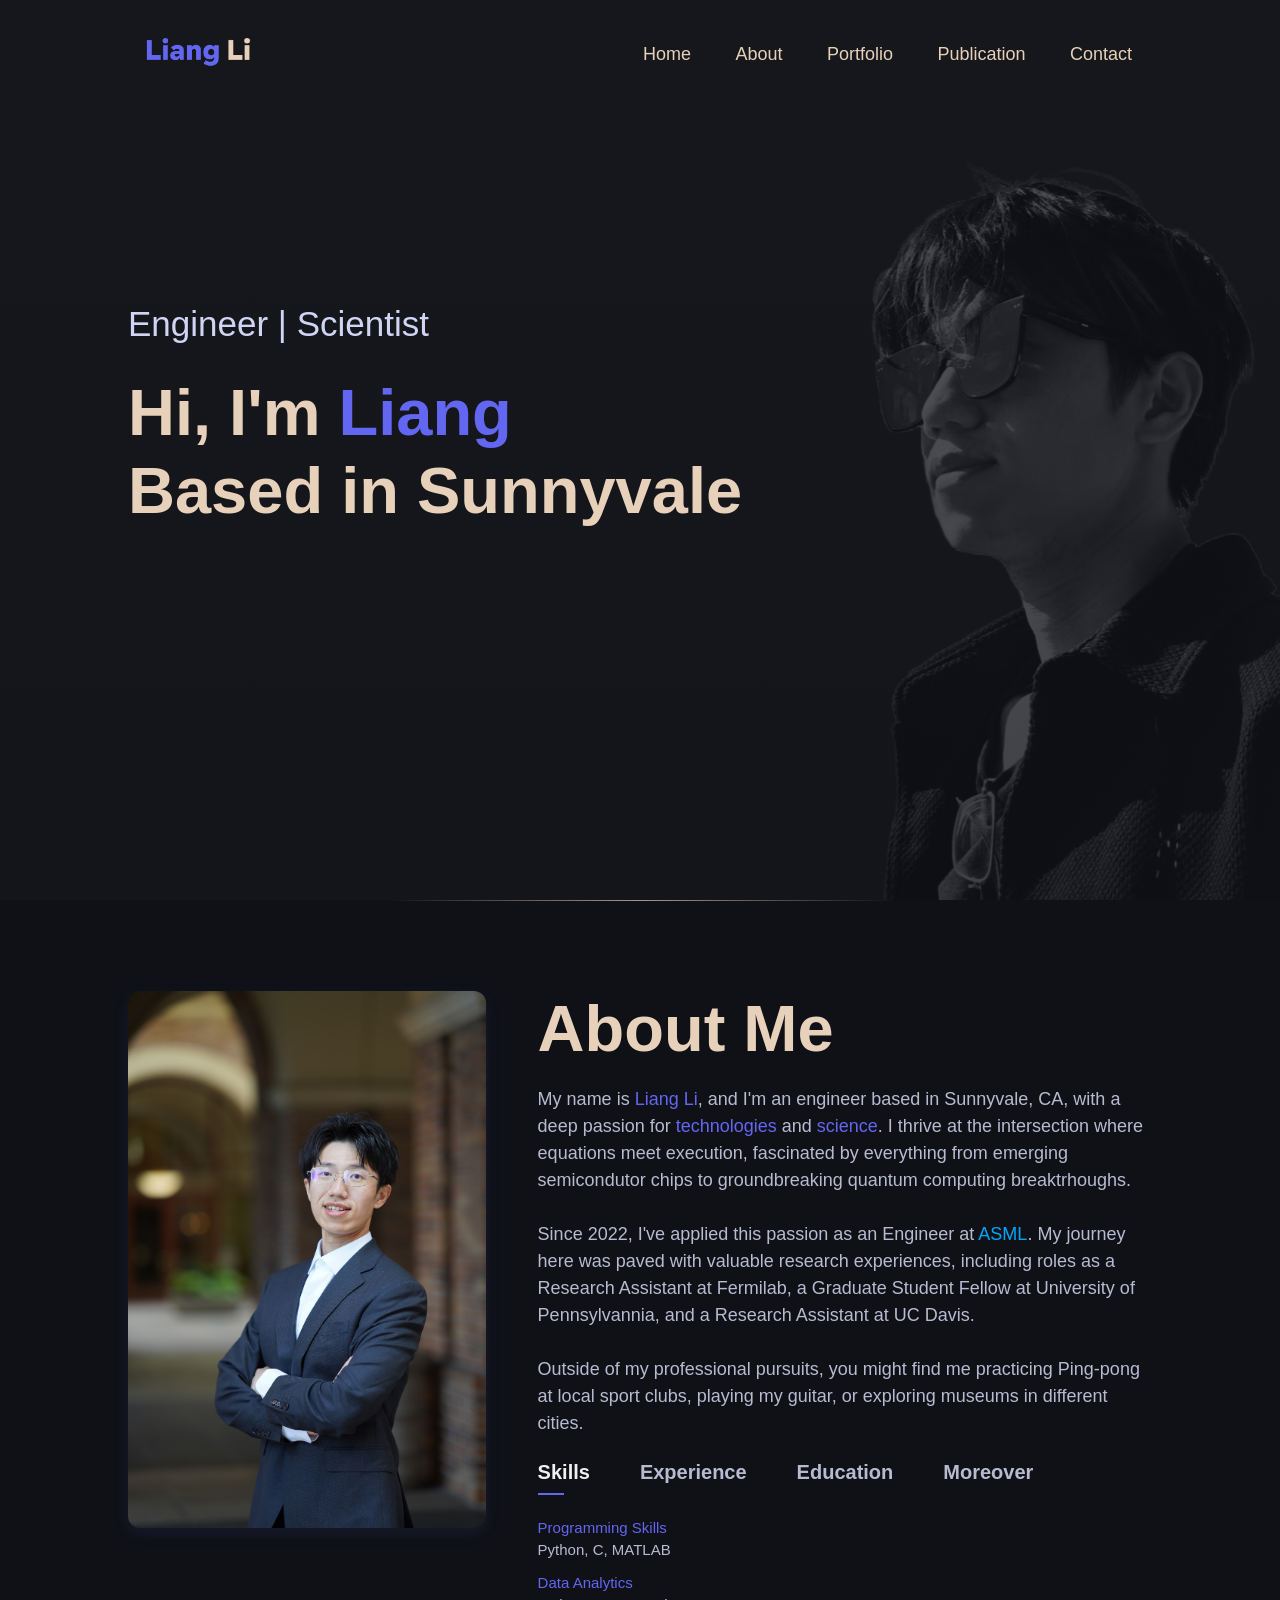
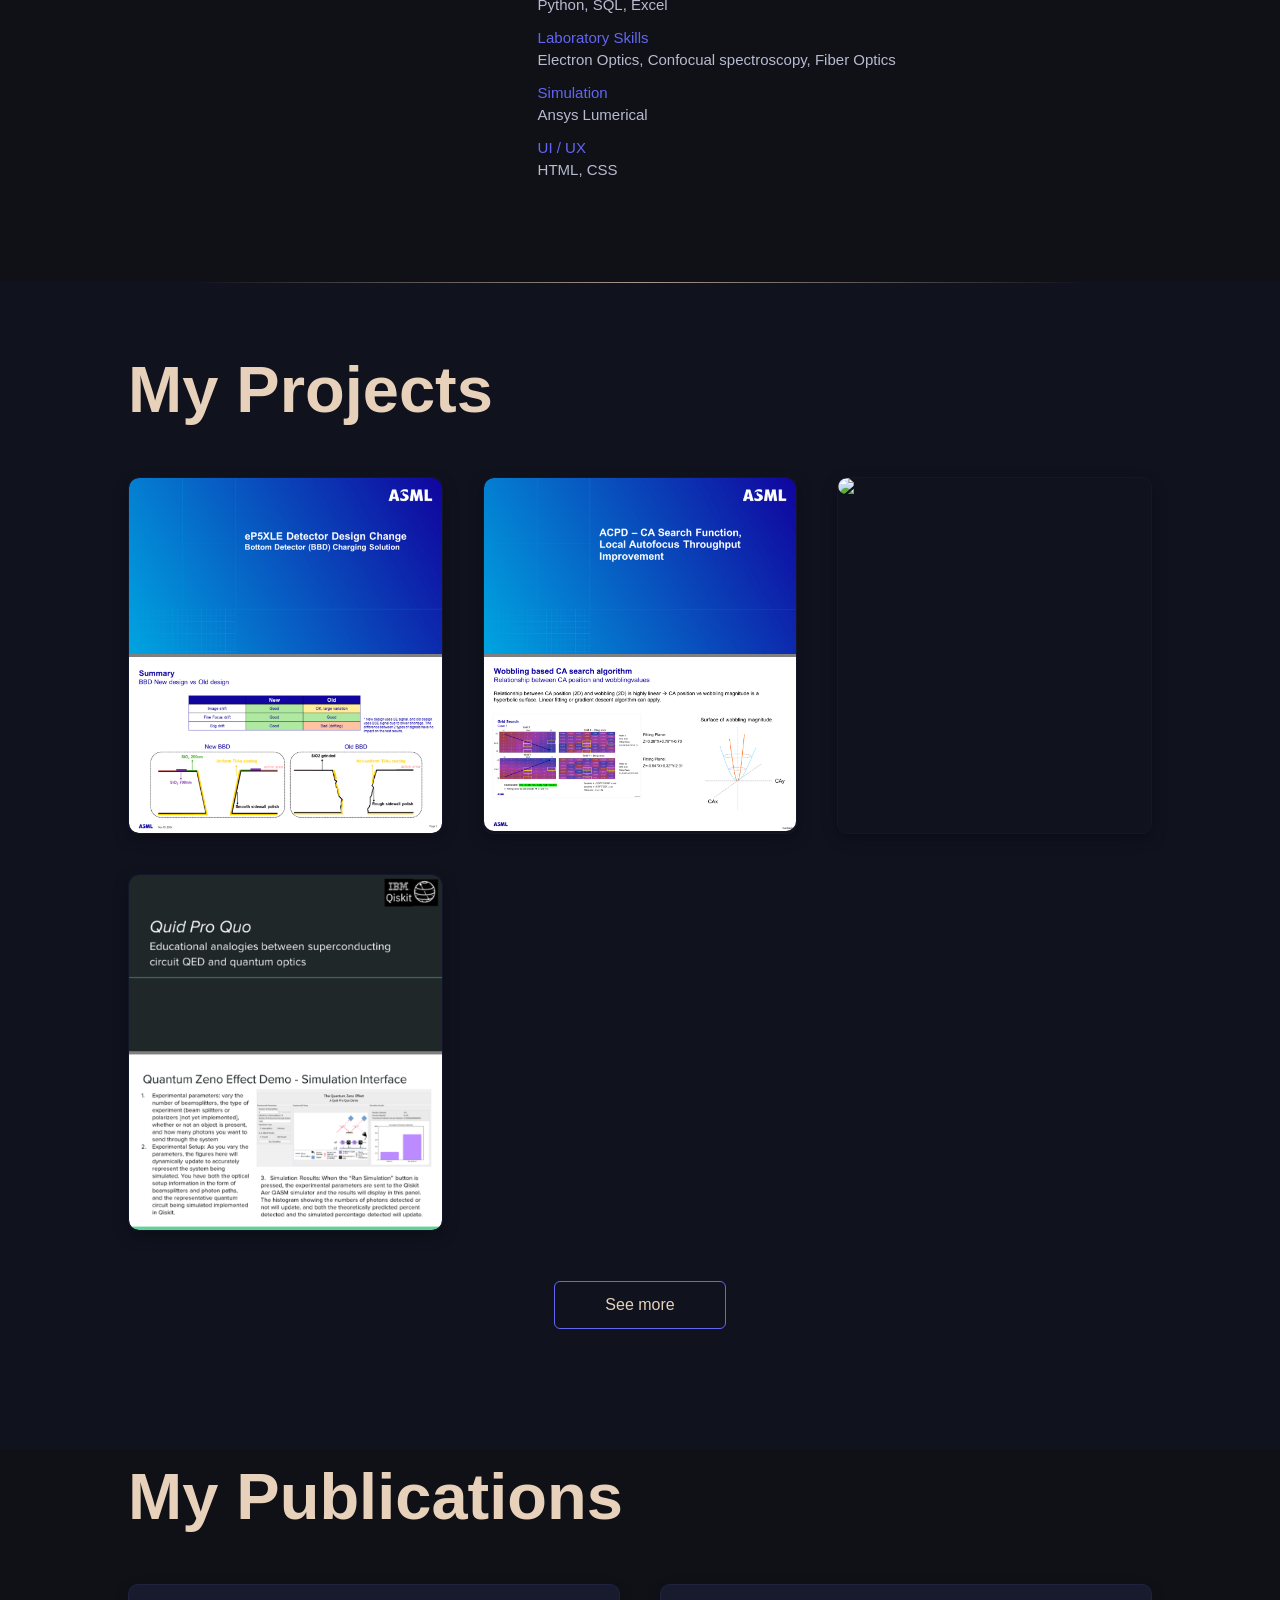
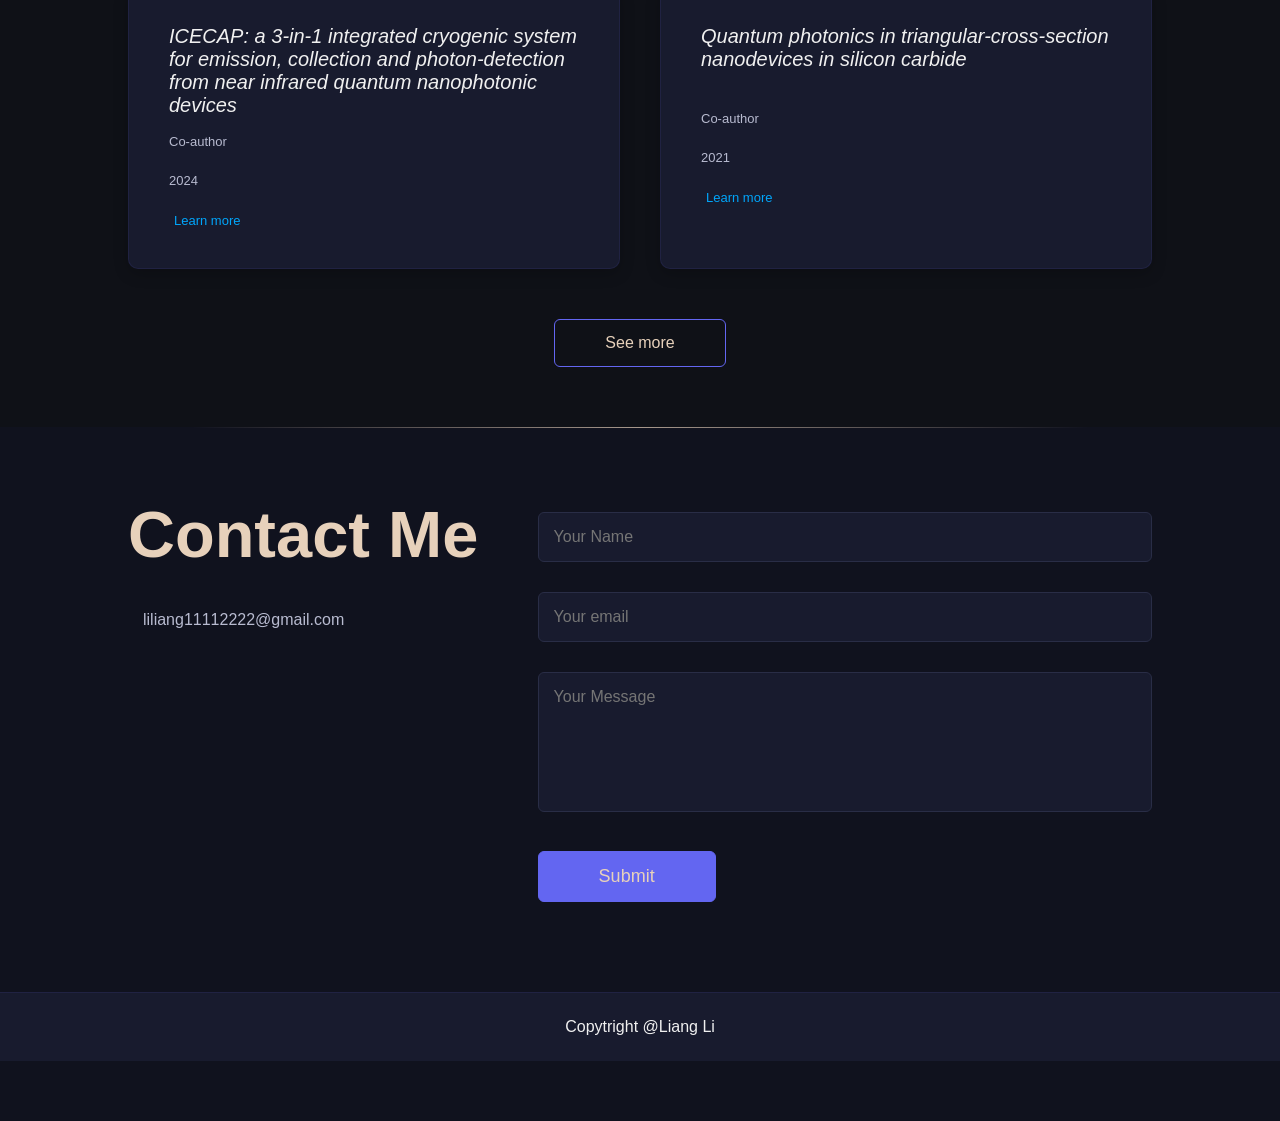
==== commit ad49d7f9: "Content update" ====
--- a/index.html
+++ b/index.html
@@ -66,9 +66,9 @@
                 </div>
                 <div class="tab-contents active-tab" id="skills">
                     <ul>
-                        <li><span>Hardware Skills</span><br>Electron Optics (e-beam), Confocual spectroscopy, Fiber Optics</li>
                         <li><span>Programming Skills</span><br>Python, C, MATLAB</li>
                         <li><span>Data Analytics</span><br>Python, SQL, Excel</li>
+                        <li><span>Laboratory Skills</span><br>Electron Optics, Confocual spectroscopy, Fiber Optics</li>
                         <li><span>Simulation</span><br>Ansys Lumerical</li>
                         <li><span>UI / UX</span><br>HTML, CSS</li>
                     </ul>
@@ -116,7 +116,7 @@
                 <img src="images/work-1.png">
                 <div class="layer">
                     <h3>SEM Detector Design Improvement</h3>
-                    <p>Design Engineer<br><br>Designed and conducted experiments that solve detector charging problem. The new detector increases the throughput (TPT) by 40% for tools in TSMC.</p>
+                    <p>Design Engineer<br><br>Designed and executed experiments to resolve detector charging issue, resulting in a 40% increase in throughput (TPT) for tools at TSMC.</p>
                     <!-- <a href="#"><i class="fa-solid fa-arrow-up-right-from-square"></i></a> -->
                 </div>
             </div>
@@ -124,7 +124,7 @@
                 <img src="images/work-2.png">
                 <div class="layer">
                     <h3>Image Shift Algorithm</h3>
-                    <p>Design Engineer<br><br>Developed an algorithm that catches the image shift that quantifies mechanical module stabilities of SEM, which locates the key factors that affect resolution and completed the feasibility study of metrology improvement.</p>
+                    <p>Design Engineer<br><br>Developed an algorithm to detect and quantify SEM image shift, which helps identify key factors affecting resolution. This led to a successful feasibility study for metrology improvement.</p>
                     <!-- <a href="#"><i class="fa-solid fa-arrow-up-right-from-square"></i></a> -->
                 </div>
             </div>
@@ -132,7 +132,7 @@
                 <img src="images/work-3.png">
                 <div class="layer">
                     <h3>Experiment Pipeline Optimization</h3>
-                    <p>Graduate Student Fellow<br><br>Refined the experiment pipeline of quantum dots synthesis. The refined experiment requies less time and results better quantum dots. The new pipeline was added to the core course (ESE 536) of Nanotechnology program as a course project.</p>
+                    <p>Graduate Student Fellow<br><br>Refined the experiment pipeline of quantum dots synthesis, reducing experiment time and improving outcome quality. The new pipeline was integrated as a project into the core course of Nanotechnology program.</p>
                     <!-- <a href="#"><i class="fa-solid fa-arrow-up-right-from-square"></i></a> -->
                 </div>
             </div>
@@ -140,7 +140,7 @@
                 <img src="images/work-4.png">
                 <div class="layer">
                     <h3>Quid Pro Quo</h3>
-                    <p>Software Engineer<br><br>Created a suit of user-friendly desktop applications to display and illustrate quantum optics experiments. The project won Qiskit Summer Jam Hackathon (California division).</p>
+                    <p>Software Engineer<br><br>Developed a suite of user-friendly desktop applications to display and illustrate quantum optics experiments. This project won the California division of Qiskit Summer Jam Hackathon.</p>
                     <!-- <a href="#"><i class="fa-solid fa-arrow-up-right-from-square"></i></a> -->
                 </div>
             </div>
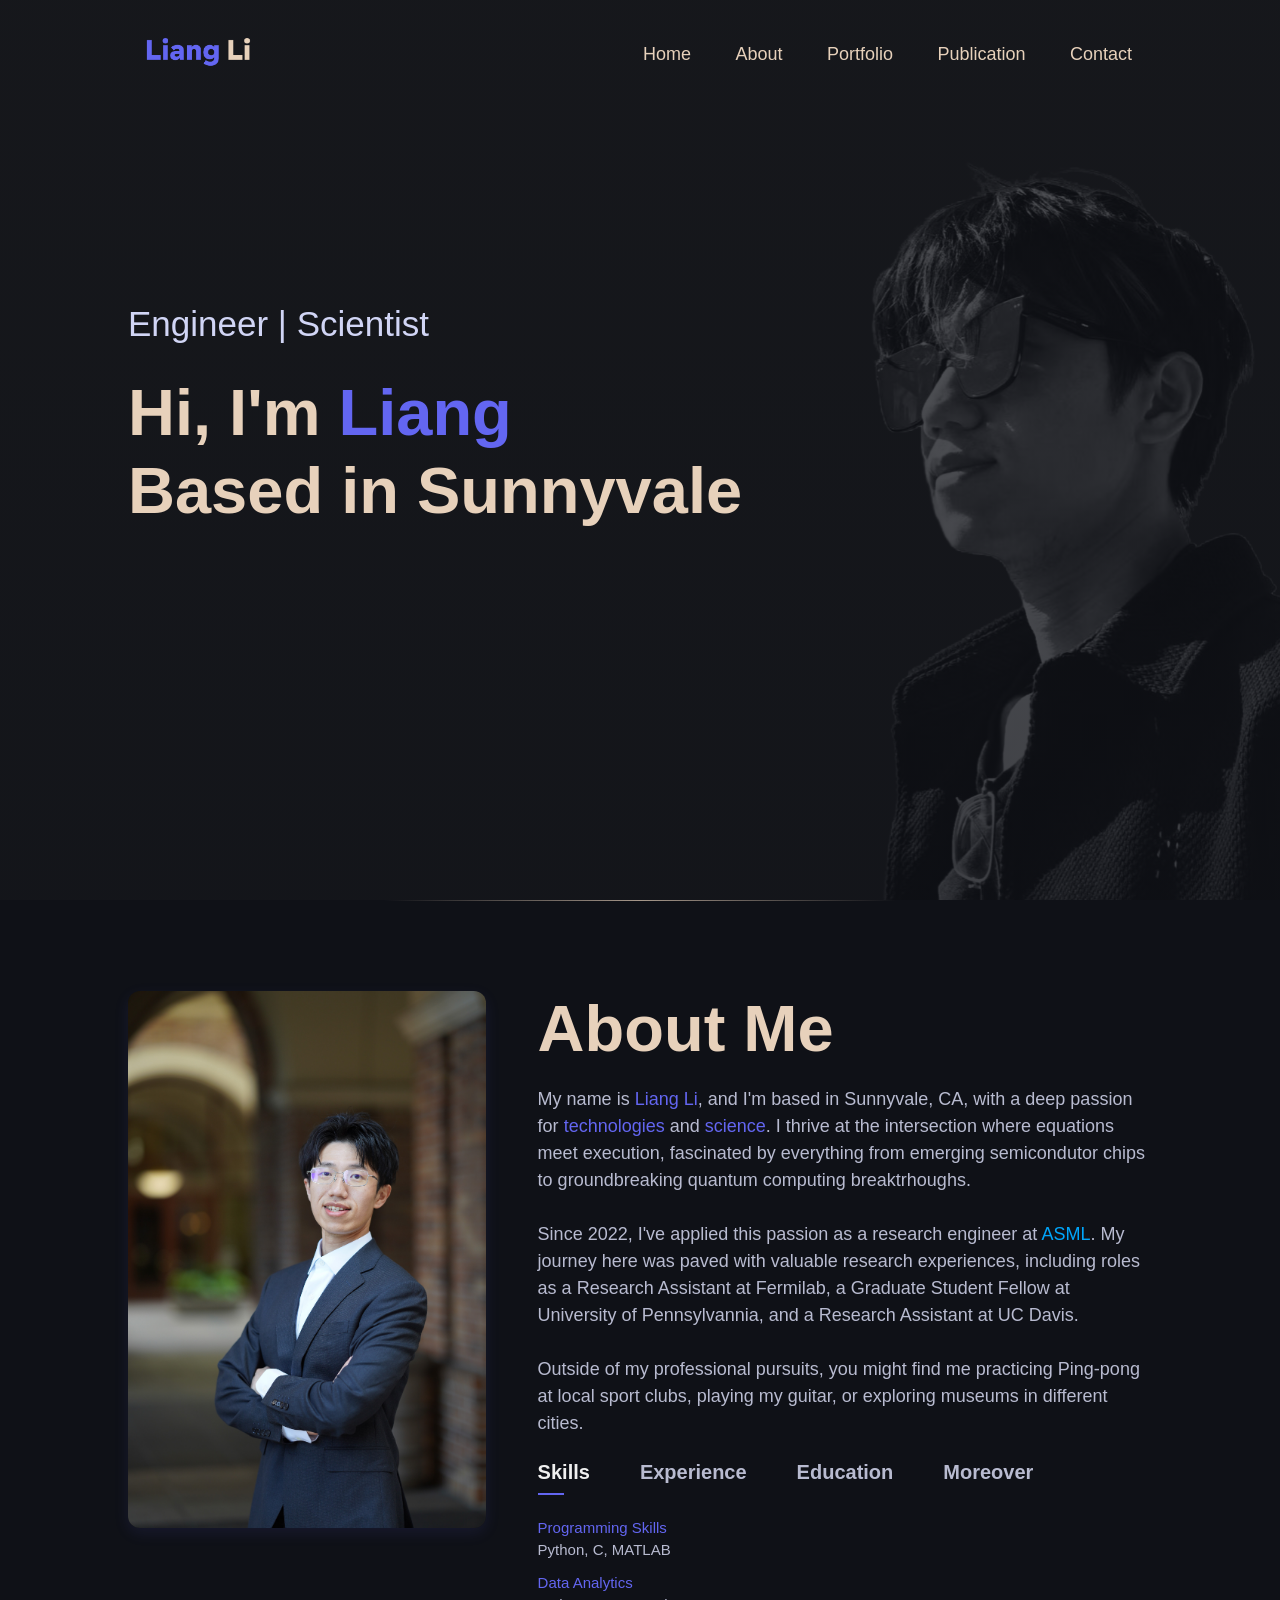
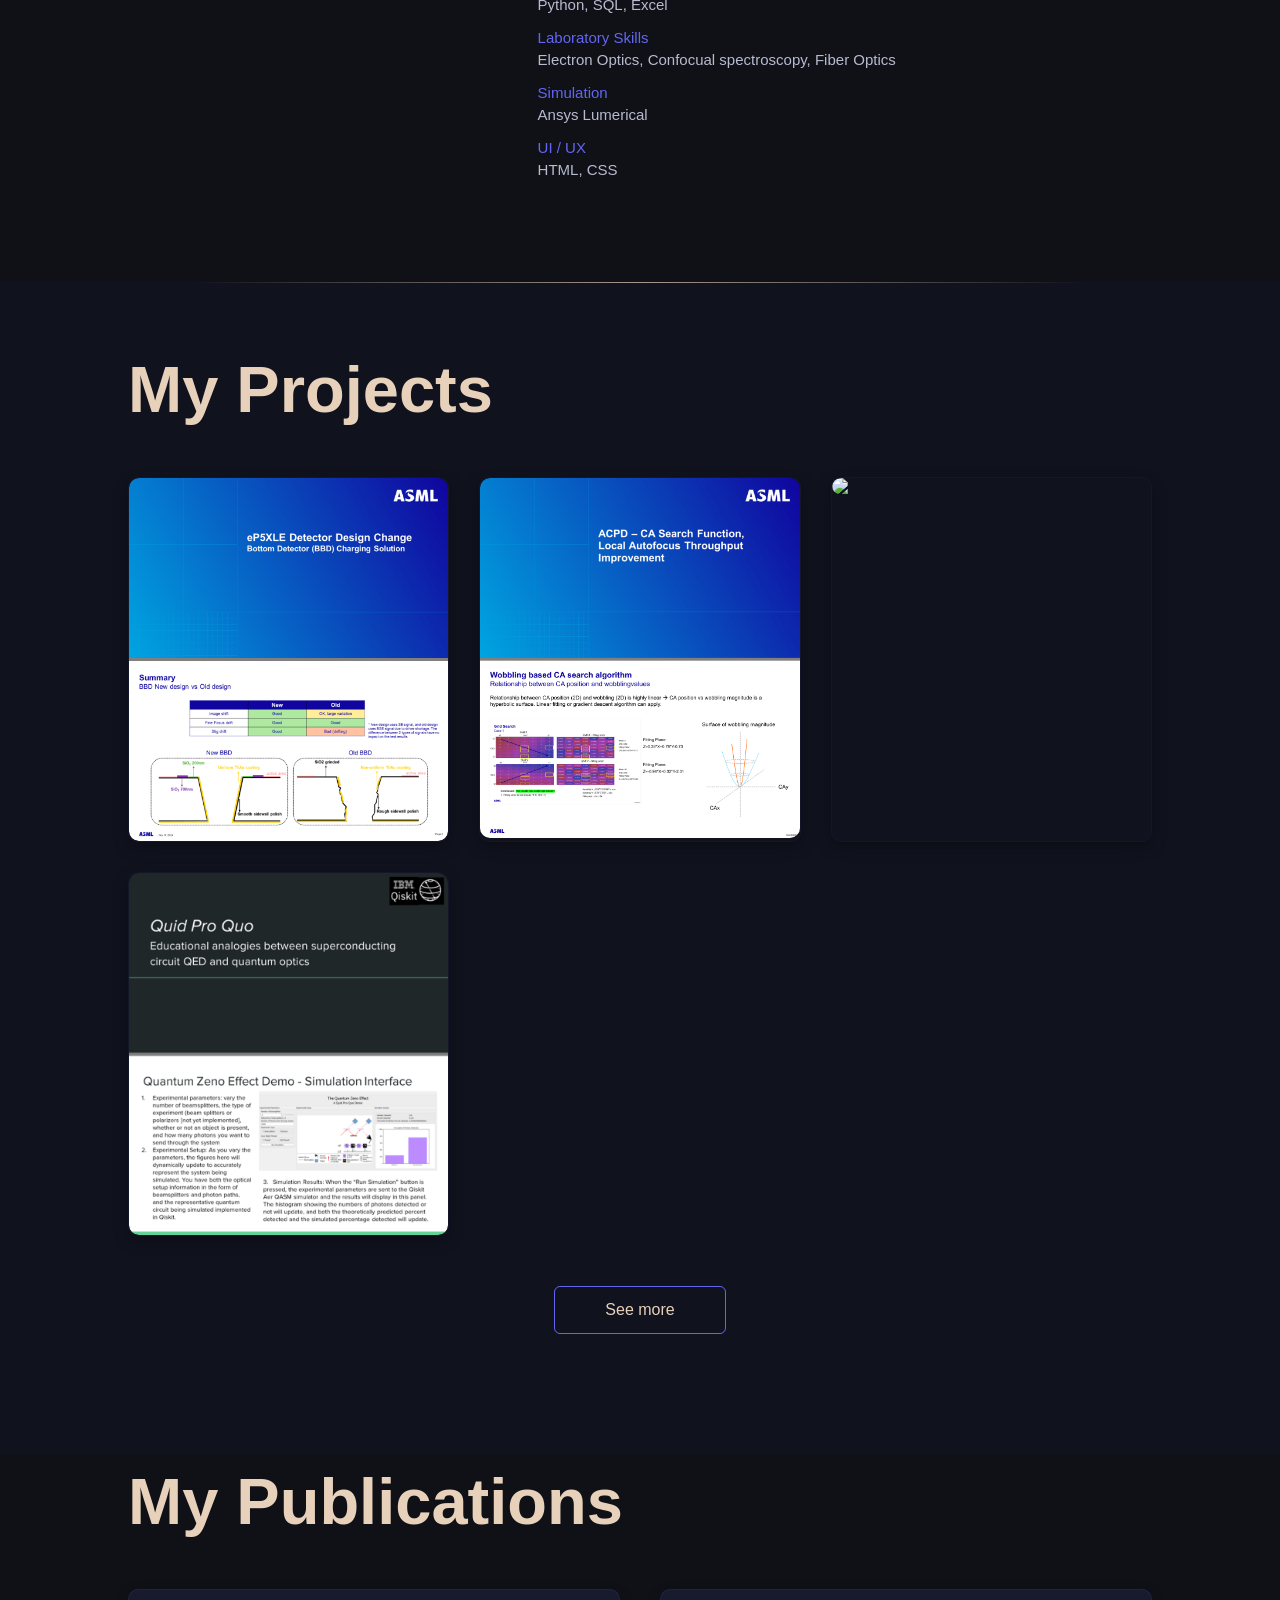
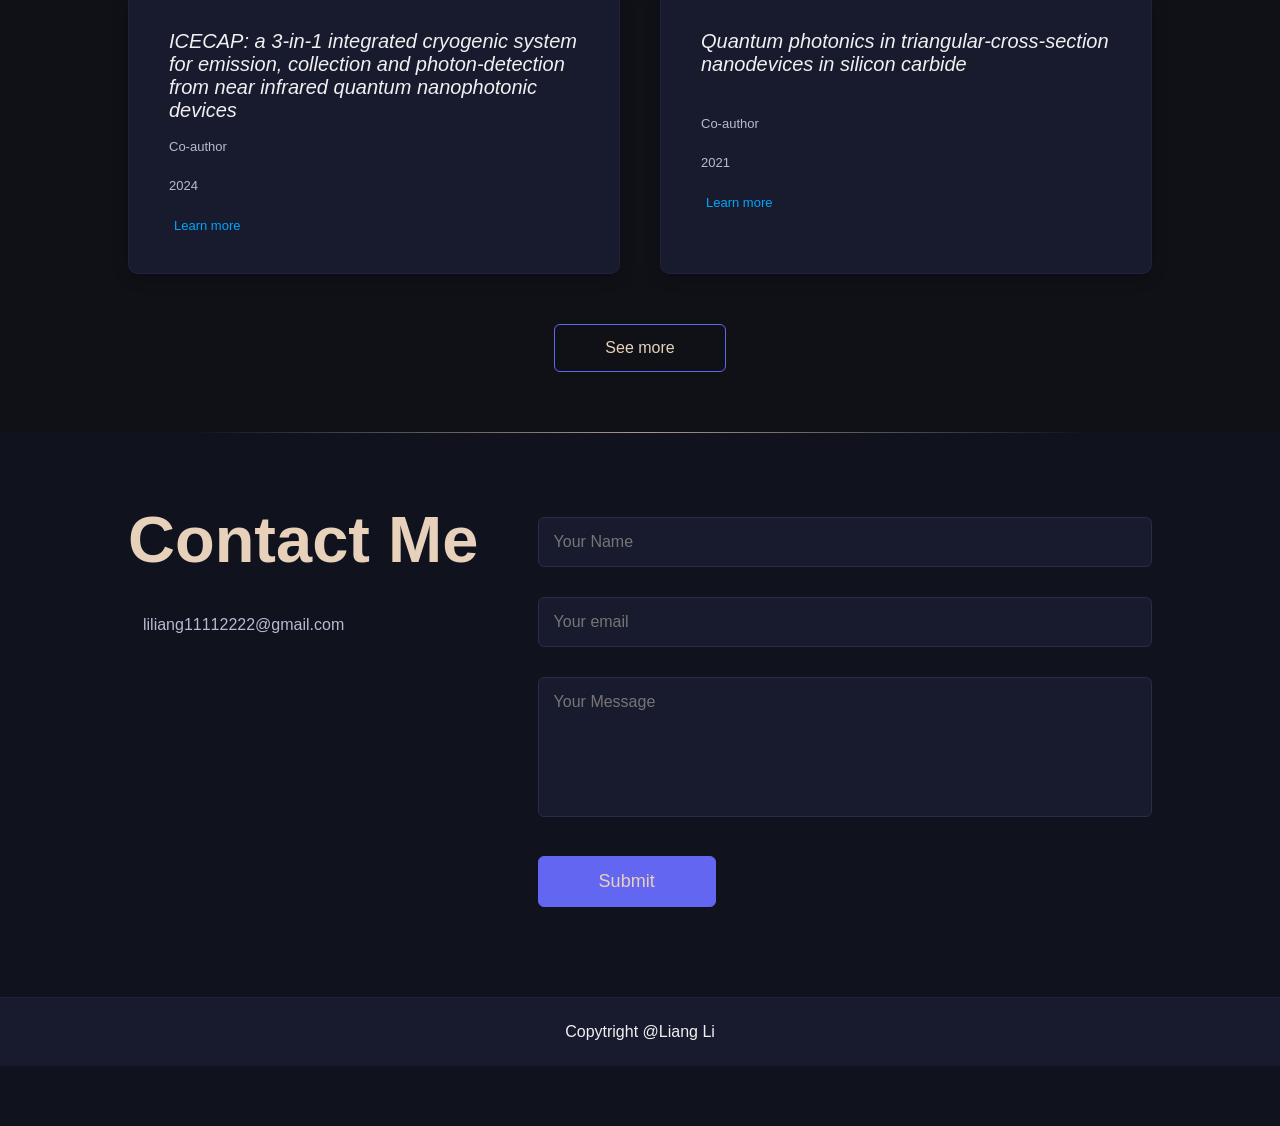
==== commit 629462c4: "About me update" ====
--- a/index.html
+++ b/index.html
@@ -54,8 +54,8 @@
             </div>
             <div class="about-col-2">
                 <h1 class="sub-title">About Me</h1>
-                <p>My name is <span style="display:inline; color: #6366f1;">Liang Li</span>, and I'm an engineer based in Sunnyvale, CA, with a deep passion for <span style="display:inline; color: #6366f1;">technologies</span> and <span style="display:inline; color: #6366f1;">science</span>. I thrive at the intersection where equations meet execution, fascinated by everything from emerging semicondutor chips to groundbreaking quantum computing breaktrhoughs.
-                <br><br>Since 2022, I've applied this passion as an Engineer at <span>ASML</span>. My journey here was paved with valuable research experiences, including roles as a Research Assistant at Fermilab, a Graduate Student Fellow at University of Pennsylvannia, and a Research Assistant at UC Davis.
+                <p>My name is <span style="display:inline; color: #6366f1;">Liang Li</span>, and I'm based in Sunnyvale, CA, with a deep passion for <span style="display:inline; color: #6366f1;">technologies</span> and <span style="display:inline; color: #6366f1;">science</span>. I thrive at the intersection where equations meet execution, fascinated by everything from emerging semicondutor chips to groundbreaking quantum computing breaktrhoughs.
+                <br><br>Since 2022, I've applied this passion as a research engineer at <span>ASML</span>. My journey here was paved with valuable research experiences, including roles as a Research Assistant at Fermilab, a Graduate Student Fellow at University of Pennsylvannia, and a Research Assistant at UC Davis.
                 <br><br>Outside of my professional pursuits, you might find me practicing Ping-pong at local sport clubs, playing my guitar, or exploring museums in different cities.</p>
 
                 <div class="tab-titles">
--- a/style.css
+++ b/style.css
@@ -313,7 +313,8 @@
 
 .work-list {
     display: grid;
-    grid-template-columns: repeat(auto-fit, minmax(250px, 1fr));
+    /* Responsive grid layout to prevent text cutoff on smaller displays */
+    grid-template-columns: repeat(auto-fit, minmax(320px, 1fr));
     grid-gap: 40px;
     margin-top: 50px;
 }
@@ -362,11 +363,20 @@
     font-weight: 600;
     margin-bottom: 20px;
     color: #ffffff;
+    overflow-wrap: break-word;
+    word-wrap: break-word;
+    hyphens: auto;
+    text-align: center;
+    line-height: 1.3;
 }
 
 .layer p {
     color: #e2e4ff;
     line-height: 1.6;
+    overflow-wrap: break-word;
+    word-wrap: break-word;
+    hyphens: auto;
+    text-align: center;
 }
 
 .layer a {
@@ -643,6 +653,72 @@
 /* ---------------css for small screen------------ */
 nav .fas {
     display: none;
+}
+
+/* Responsive breakpoints for portfolio grid layout */
+/* Large screens (1600px+) - 4 cards per row for 15+ inch displays */
+@media only screen and (min-width: 1600px) {
+    .work-list {
+        grid-template-columns: repeat(4, 1fr);
+        max-width: 1400px;
+        margin: 50px auto 0;
+    }
+}
+
+/* Medium-large screens (1200px-1599px) - 3 cards per row for 13-14 inch displays */
+@media only screen and (min-width: 1200px) and (max-width: 1599px) {
+    .work-list {
+        grid-template-columns: repeat(3, 1fr);
+        grid-gap: 30px;
+    }
+}
+
+/* Medium screens (900px-1199px) - 2 cards per row for tablets/small laptops */
+@media only screen and (min-width: 900px) and (max-width: 1199px) {
+    .work-list {
+        grid-template-columns: repeat(2, 1fr);
+        grid-gap: 30px;
+    }
+}
+
+/* Small screens (768px-899px) - 2 cards per row for larger tablets */
+@media only screen and (min-width: 768px) and (max-width: 899px) {
+    .work-list {
+        grid-template-columns: repeat(2, 1fr);
+        grid-gap: 25px;
+    }
+}
+
+/* Mobile and tablet responsive design for portfolio */
+@media only screen and (max-width: 767px) {
+    .work-list {
+        grid-template-columns: 1fr;
+        grid-gap: 20px;
+        margin-top: 30px;
+    }
+    
+    .work {
+        margin: 0 auto;
+        max-width: 100%;
+    }
+    
+    .layer {
+        font-size: 13px;
+        padding: 0 30px;
+    }
+    
+    .layer h3 {
+        font-size: 18px;
+        margin-bottom: 15px;
+        line-height: 1.3;
+    }
+    
+    .layer p {
+        font-size: 13px;
+        line-height: 1.5;
+        overflow-wrap: break-word;
+        word-wrap: break-word;
+    }
 }
 
 @media only screen and (max-width: 600px) {
@@ -673,17 +749,20 @@
     }
 
     .header-text {
-        /* Adjust positioning for better Safari compatibility */
-        margin-top: 30vh; /* Use viewport units instead of percentage */
-        /* Fallback for older Safari versions */
-        margin-top: 30%;
+        /* Adjust positioning for mobile devices - moved lower to ~70% from top */
+        margin-top: calc(50vh + env(safe-area-inset-top, 0px)); /* Works for both Safari and Chrome */
+        /* Fallback for browsers that don't support env() */
+        margin-top: 50vh;
         font-size: 16px;
-        /* Ensure text doesn't get cut off in Safari */
+        /* Ensure text doesn't get cut off on mobile */
         padding: 0 20px;
+        /* Additional padding for better spacing */
+        padding-top: 20px;
         /* Center positioning adjustments */
         position: relative;
         z-index: 10;
-        /* Safari text rendering improvements */
+        top: 0;
+        /* Mobile text rendering improvements */
         -webkit-font-smoothing: antialiased;
         -moz-osx-font-smoothing: grayscale;
     }
@@ -846,15 +925,7 @@
             perspective: 1000;
         }
         
-        .header-text {
-            /* Adjust for Safari's status bar and navigation */
-            margin-top: calc(30vh + env(safe-area-inset-top, 0px));
-            /* Additional padding for Safari */
-            padding-top: 20px;
-            /* Ensure proper positioning */
-            position: relative;
-            top: 0;
-        }
+
         
         #header .container {
             /* Ensure container spans full viewport in Safari */
@@ -869,7 +940,7 @@
 /* iOS Safari landscape orientation fix */
 @media only screen and (max-width: 600px) and (orientation: landscape) {
     .header-text {
-        margin-top: 15vh;
+        margin-top: 25vh; /* Adjusted for landscape mode to maintain lower positioning */
         font-size: 14px;
     }
     
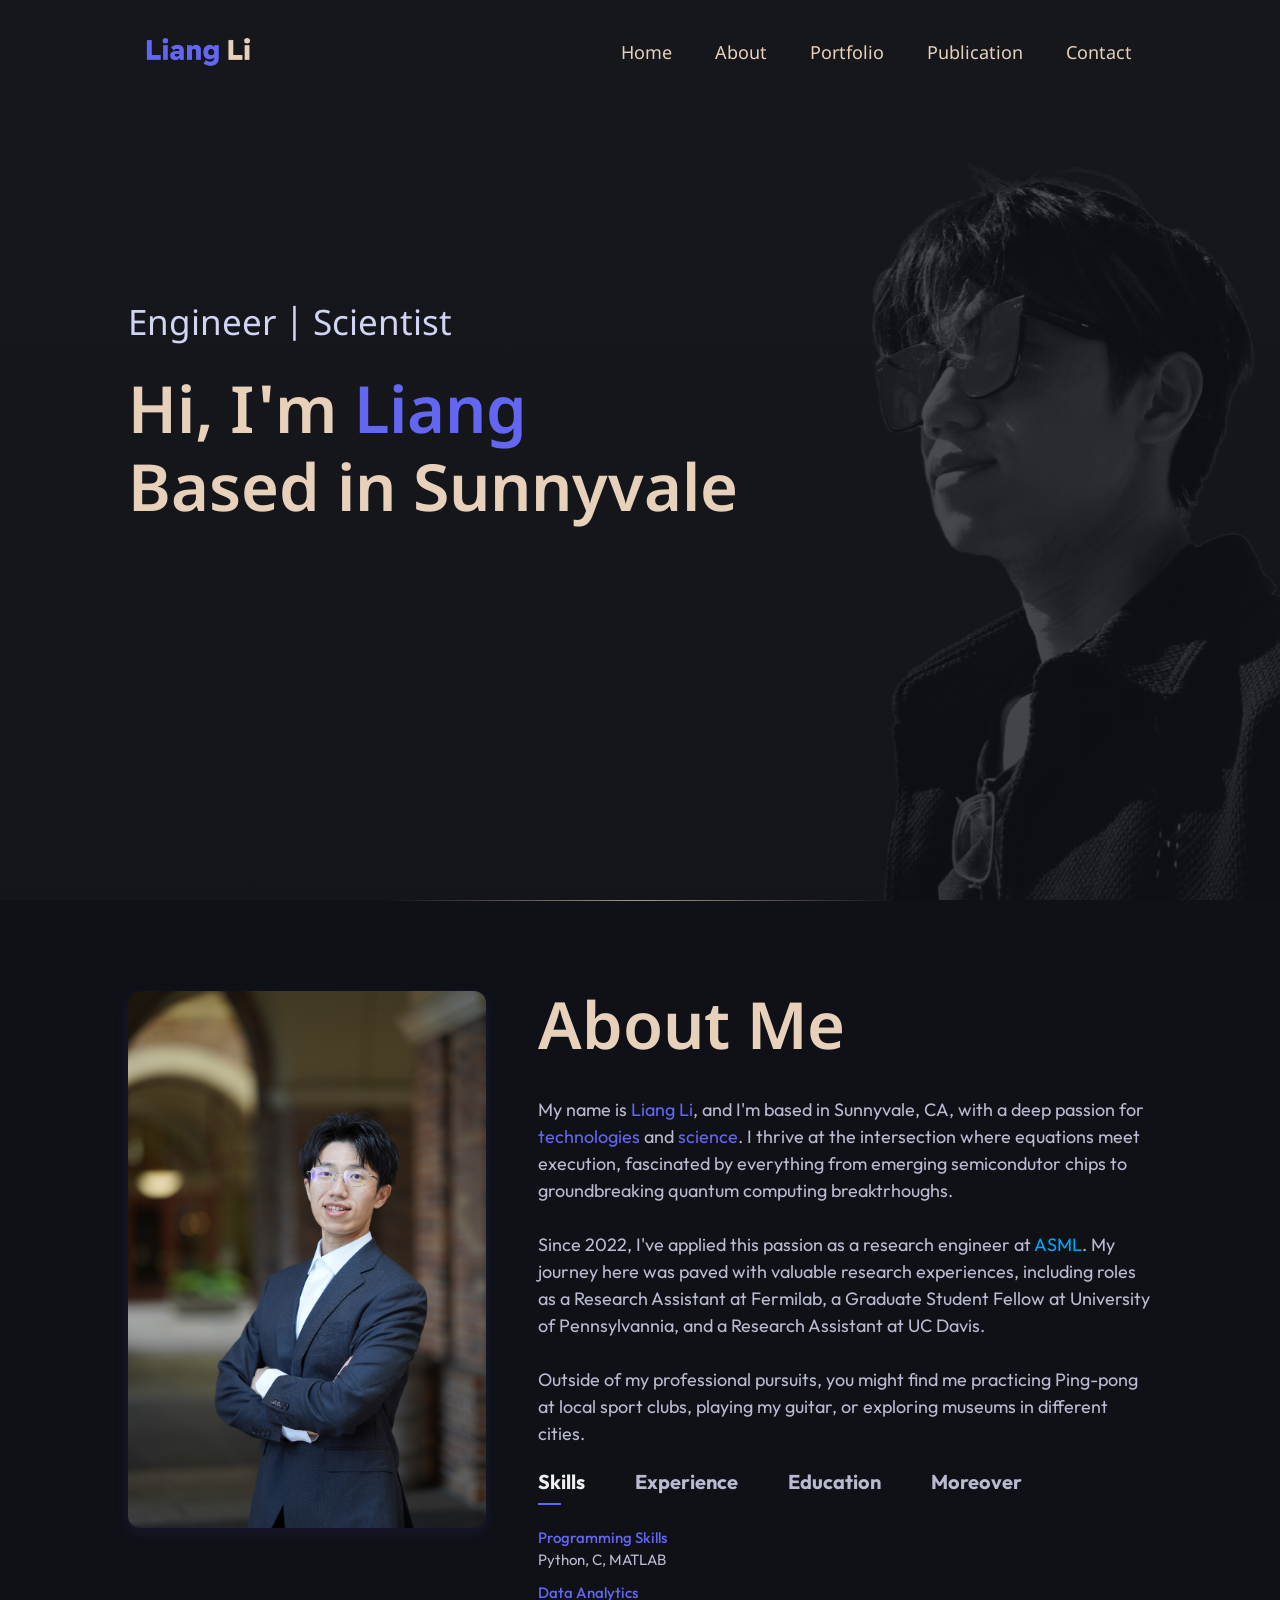
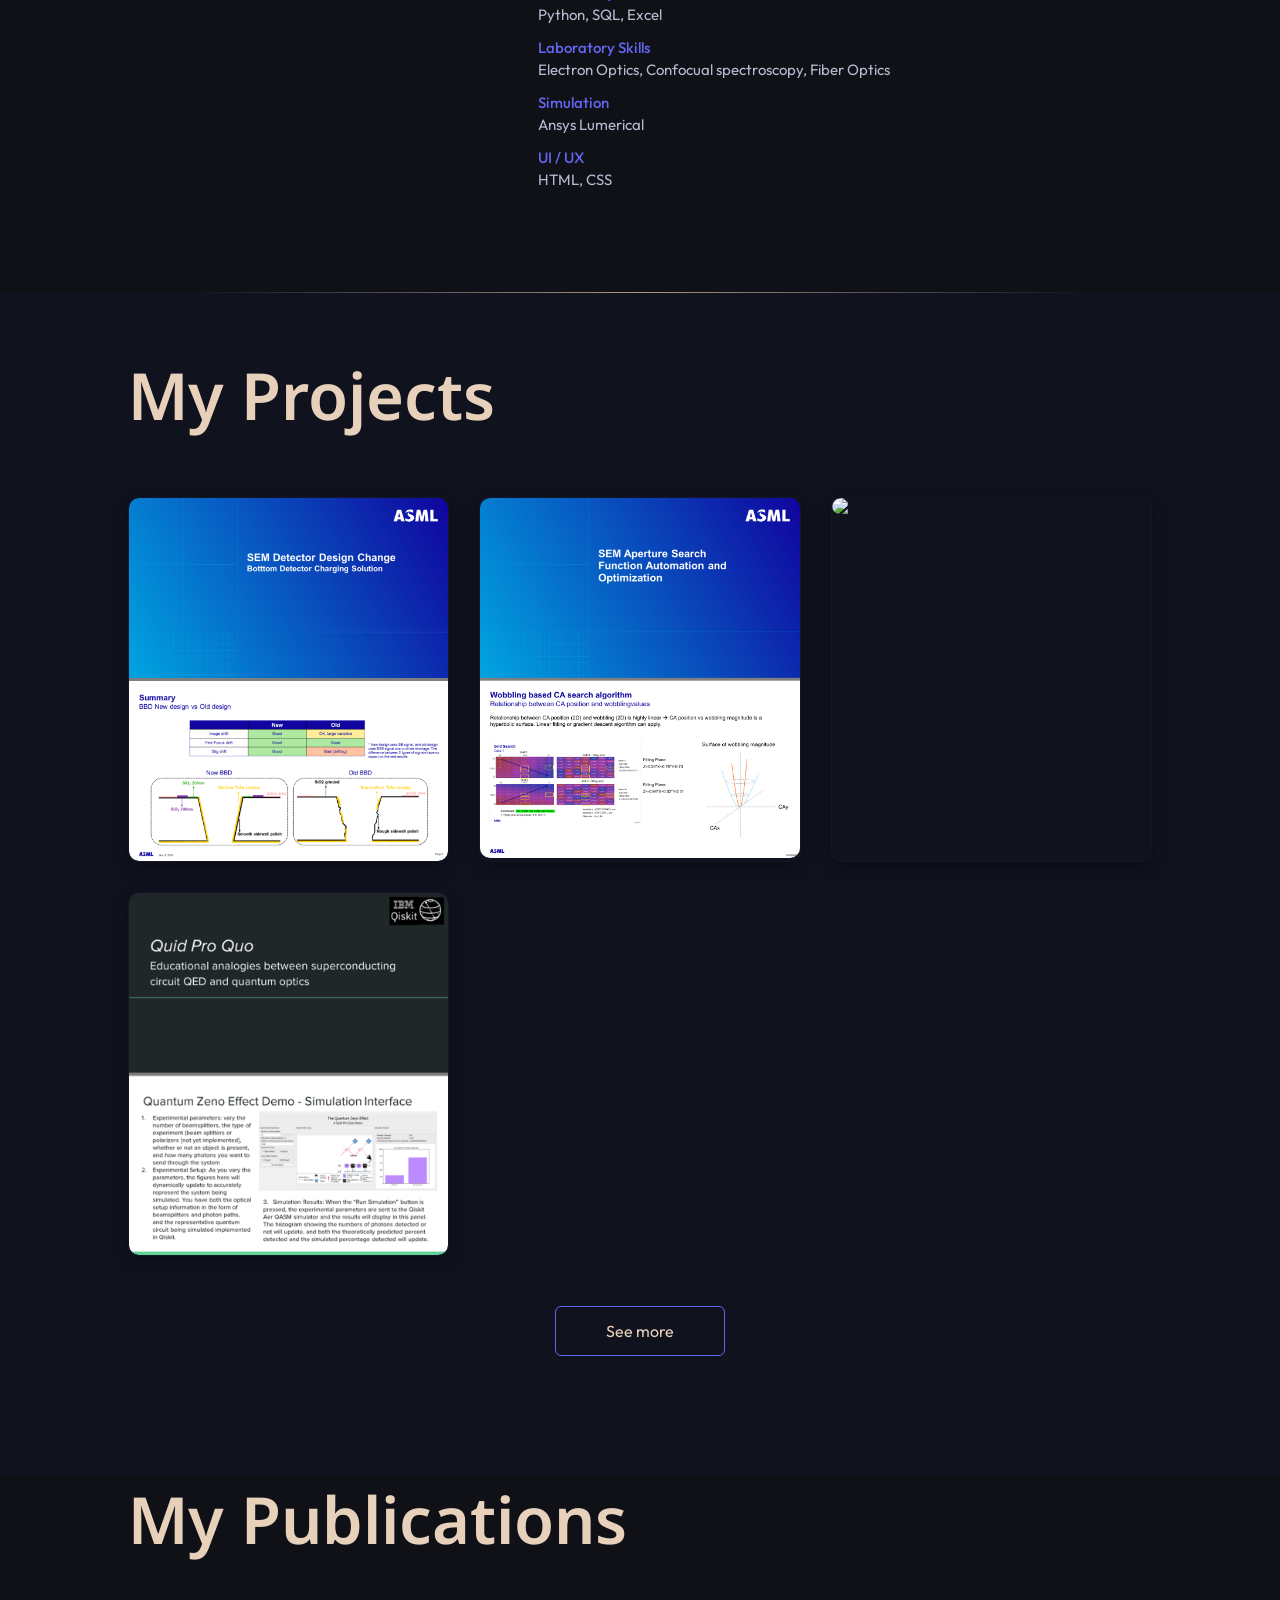
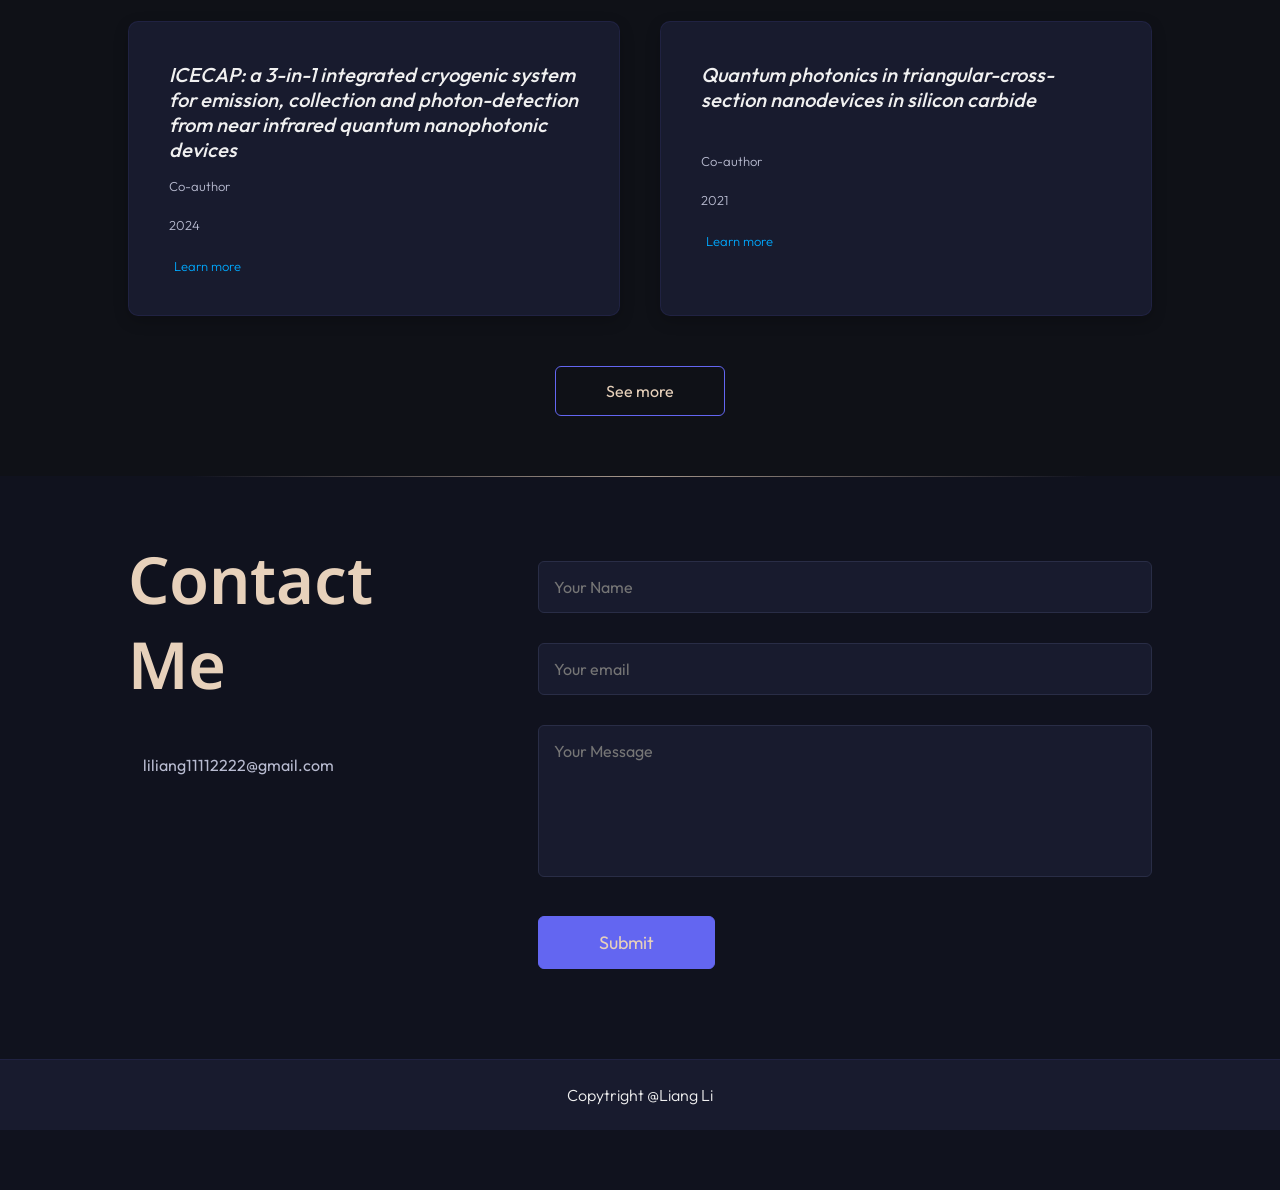
==== commit 71ccc848: "font change" ====
--- a/index.html
+++ b/index.html
@@ -9,8 +9,9 @@
     <meta name="apple-mobile-web-app-status-bar-style" content="black-translucent">
     <meta name="format-detection" content="telephone=no">
     <title>Liang Li | Personal Website</title>
-    <link href="https://fonts.cdnfonts.com/css/br-segma" rel="stylesheet">
-    <link href="https://fonts.cdnfonts.com/css/noto-sans-devanagari" rel="stylesheet">
+    <link rel="preconnect" href="https://fonts.googleapis.com" />
+    <link rel="preconnect" href="https://fonts.gstatic.com" crossorigin />
+    <link href="https://fonts.googleapis.com/css2?family=Noto+Sans+Devanagari:ital,wght@0,400;0,500;0,600;0,700;1,400;1,500&family=Outfit:ital,wght@0,400;0,500;0,600;0,700;1,400;1,500&display=swap" rel="stylesheet" />
     <!-- Preload mobile background image for better Safari performance -->
     <link rel="preload" as="image" href="images/phone-background.png" media="(max-width: 600px)">
     <link rel="preload" as="image" href="images/background.png" media="(min-width: 601px)">
--- a/style.css
+++ b/style.css
@@ -3,7 +3,7 @@
     padding: 0;
     /* font-family: 'Avrile Sans', sans-serif; */
     font-family: 'Noto Sans Devanagari', sans-serif;
-    font-family: 'BR Segma', sans-serif;
+    font-family: 'Outfit', sans-serif;
     box-sizing: border-box;
 }
 
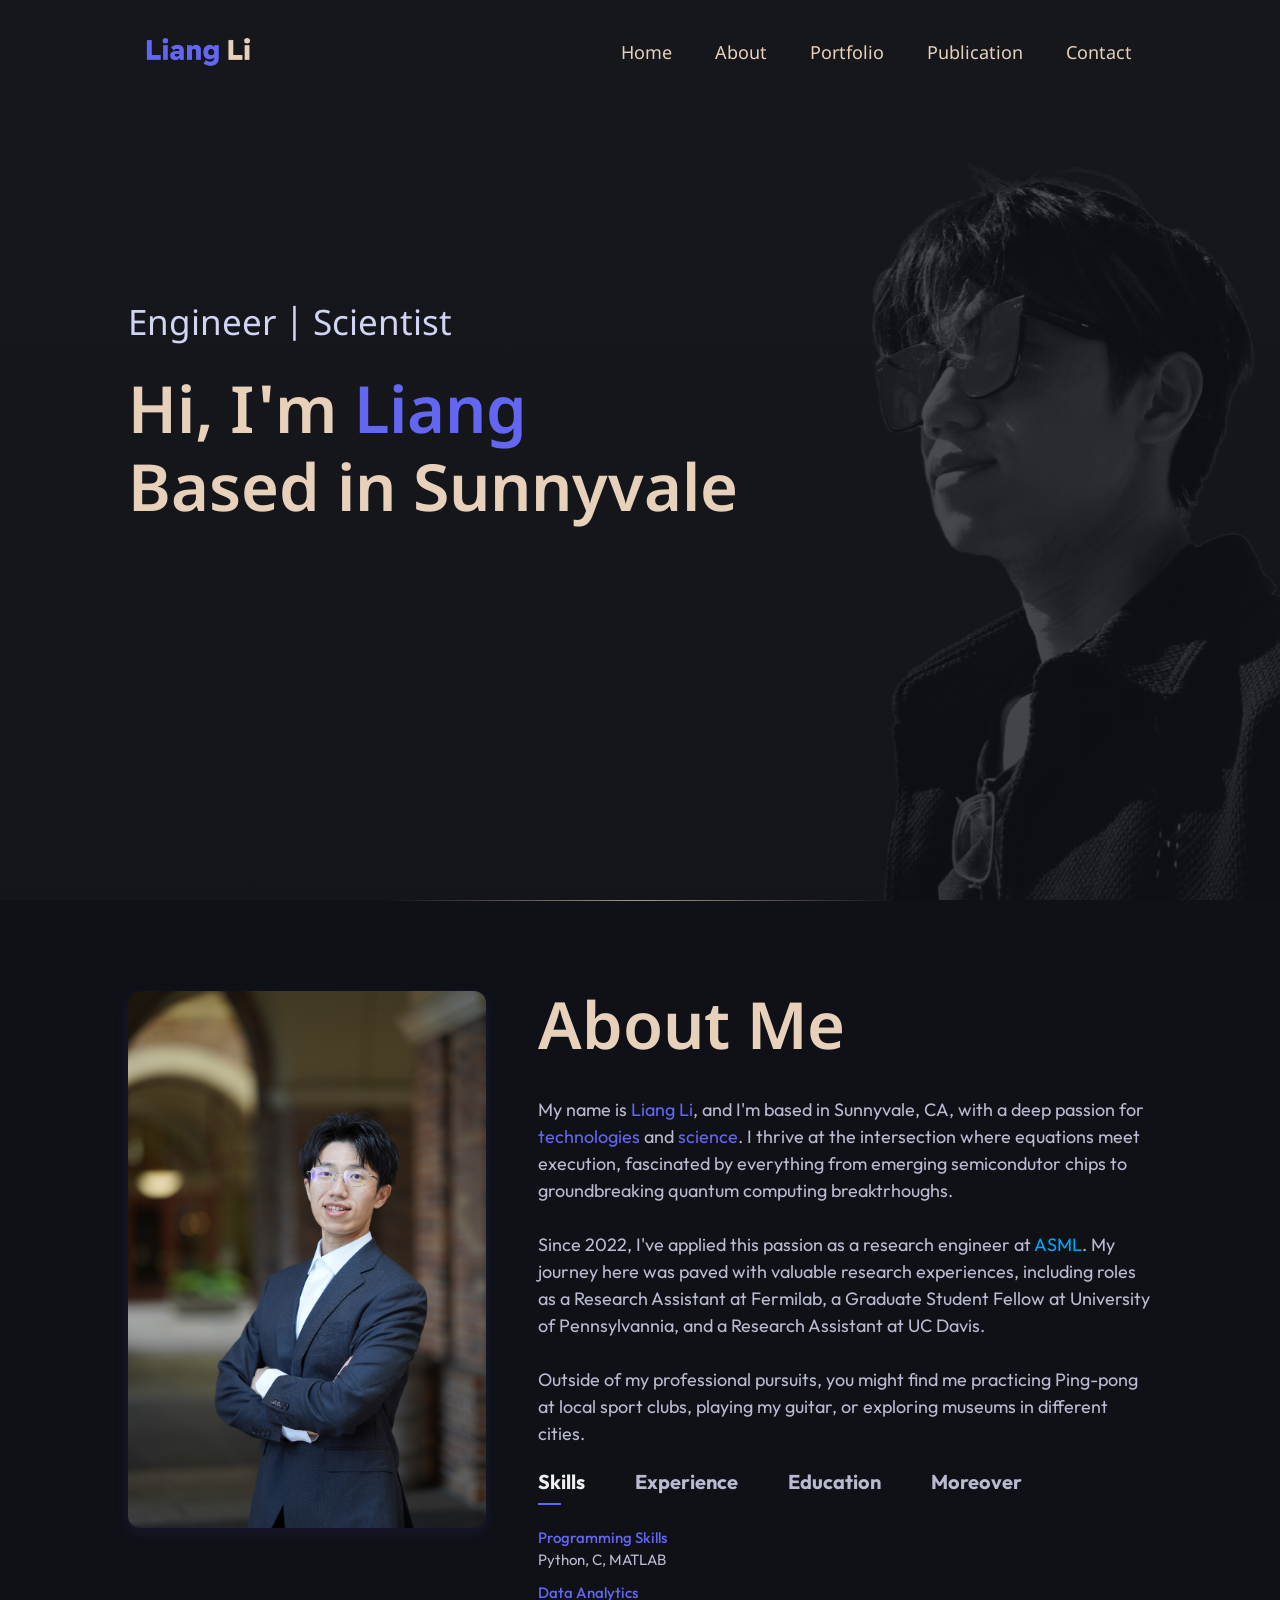
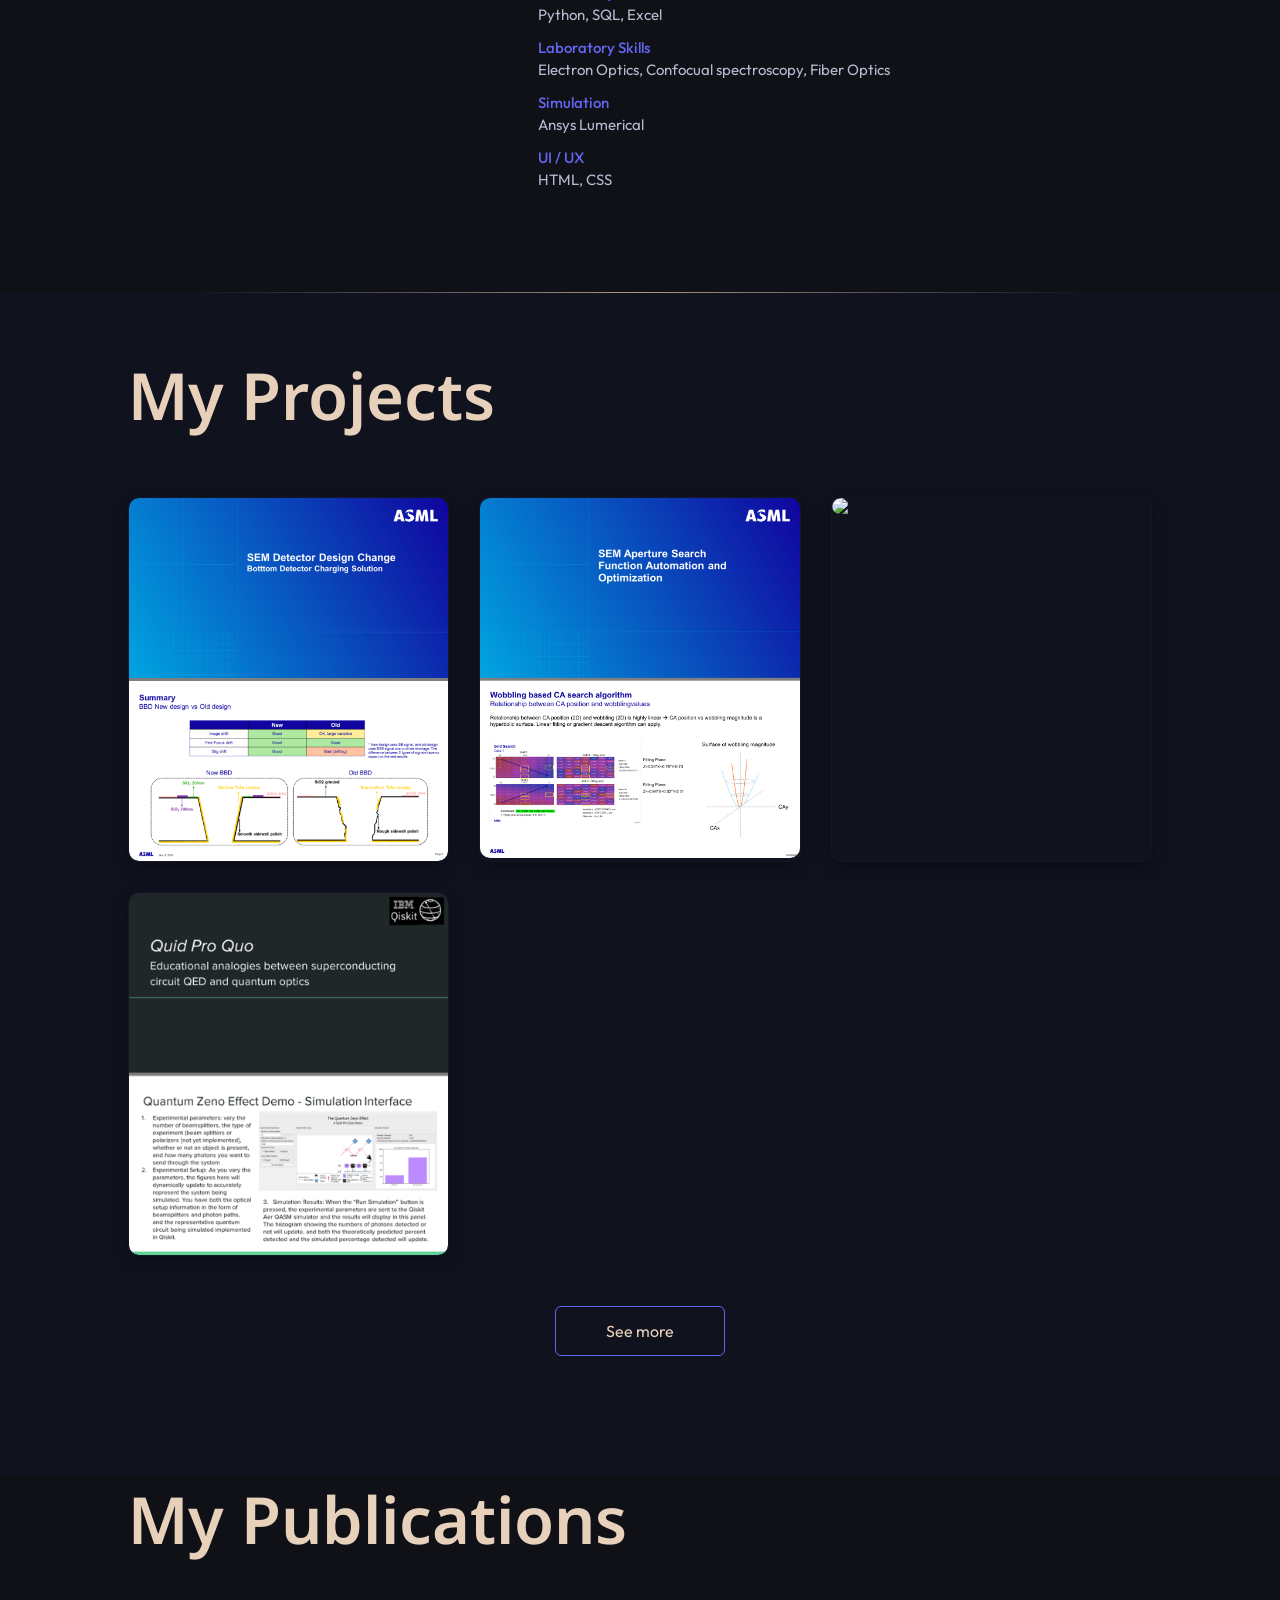
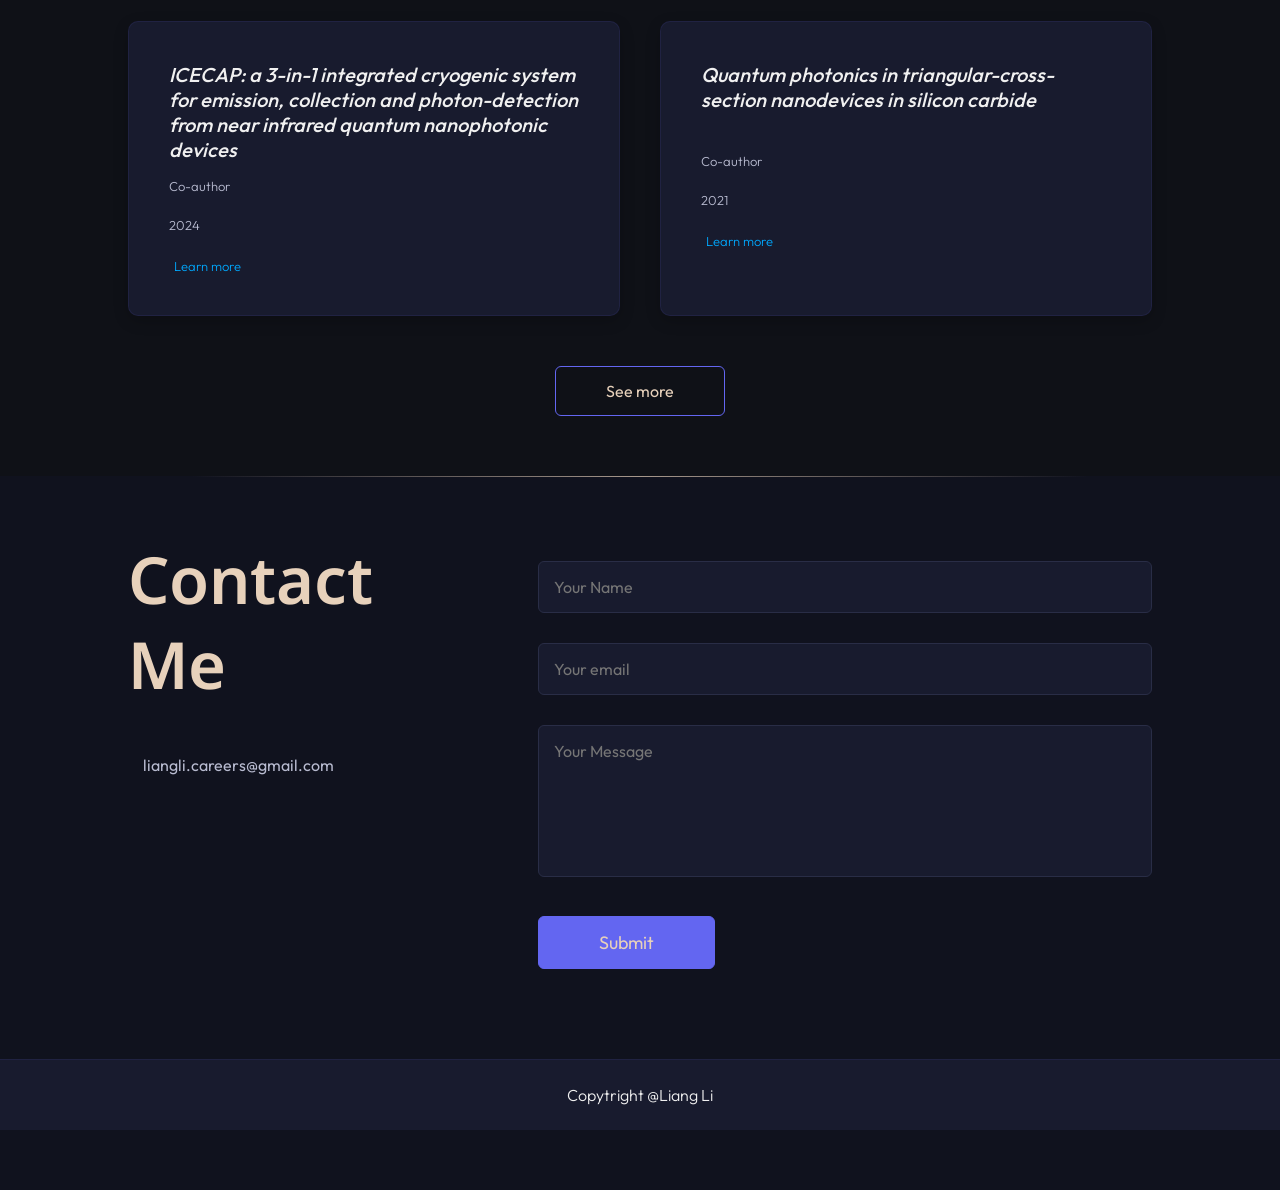
==== commit 9fcded5d: "email update" ====
--- a/index.html
+++ b/index.html
@@ -182,7 +182,7 @@
         <div class="row">
             <div class="contact-left">
                 <h1 class="sub-title">Contact Me</h1>
-                <p><i class="fa-solid fa-envelope"></i>liliang11112222@gmail.com</p>
+                <p><i class="fa-solid fa-envelope"></i>liangli.careers@gmail.com</p>
                 <div class="social-icons">
                     <a href="https://www.linkedin.com/in/liang-li-583abb143/"><i class="fa-brands fa-linkedin"></i></a>
                 </div>
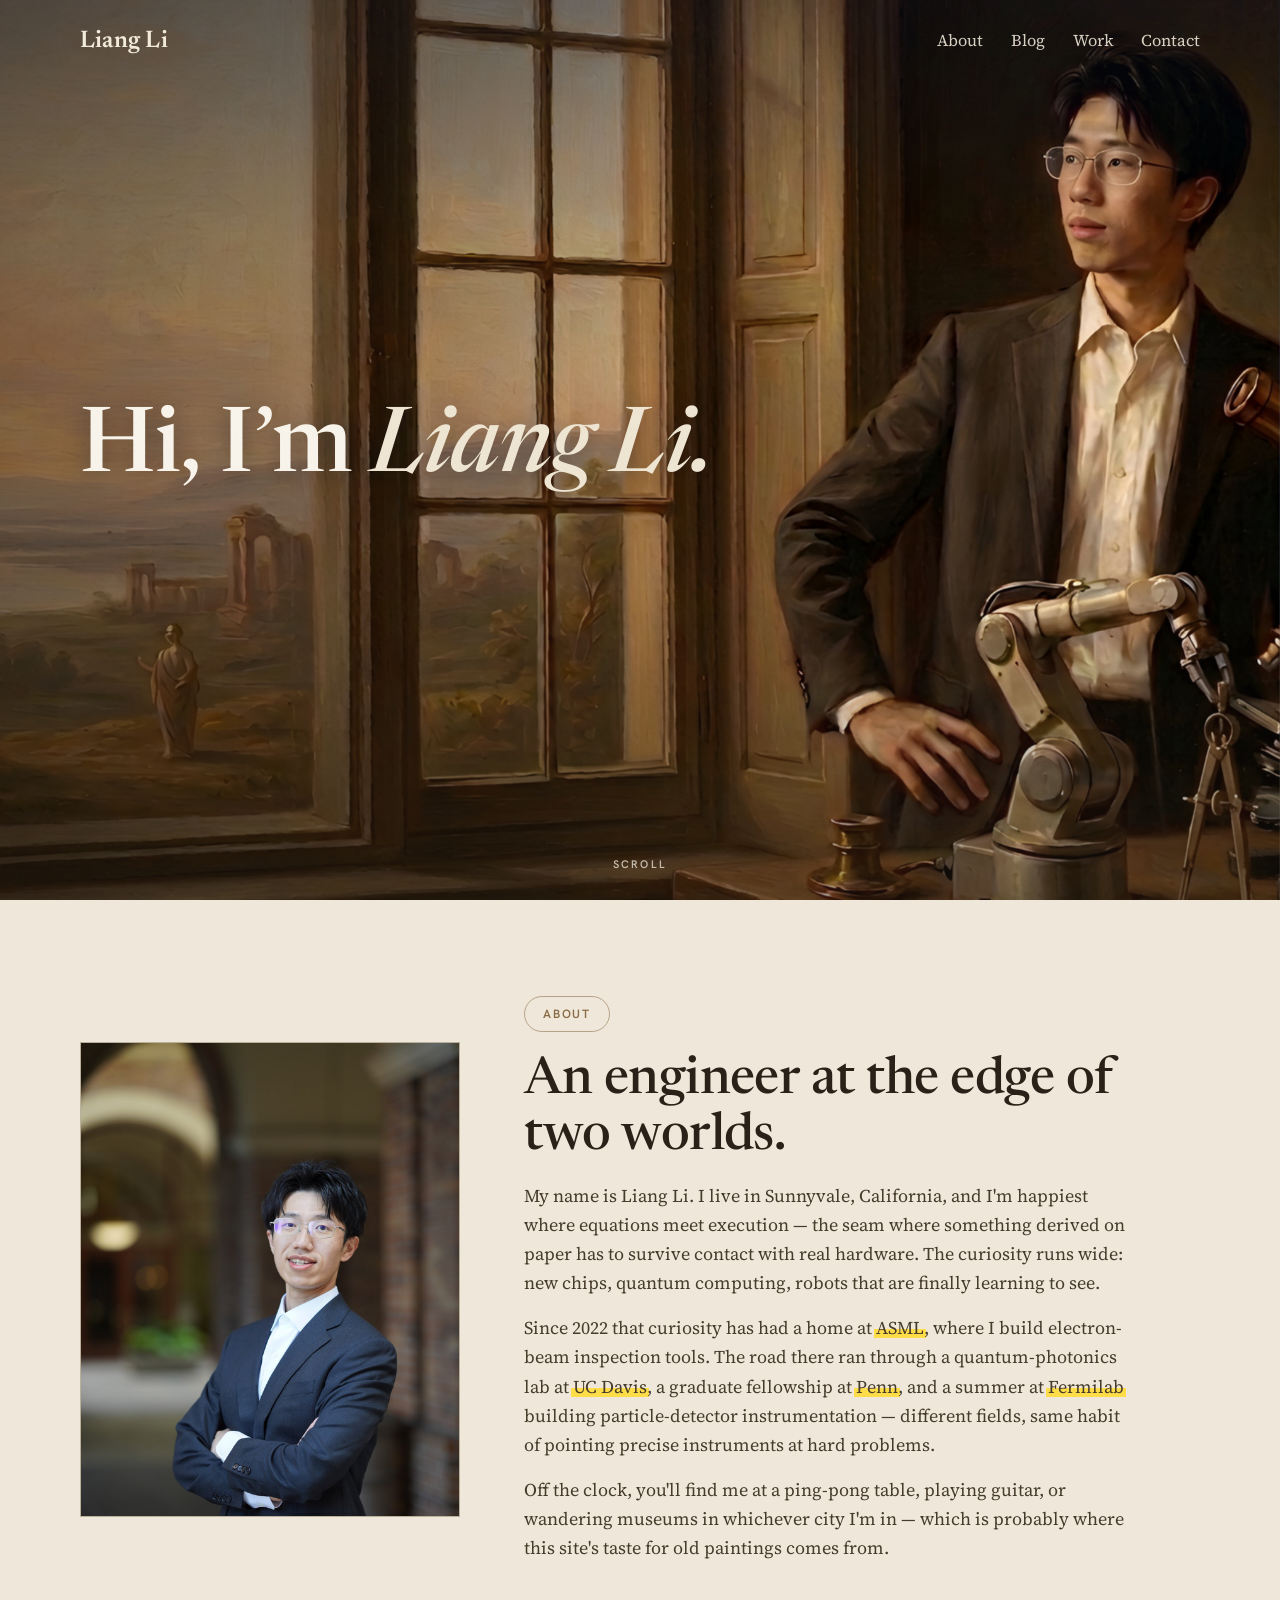
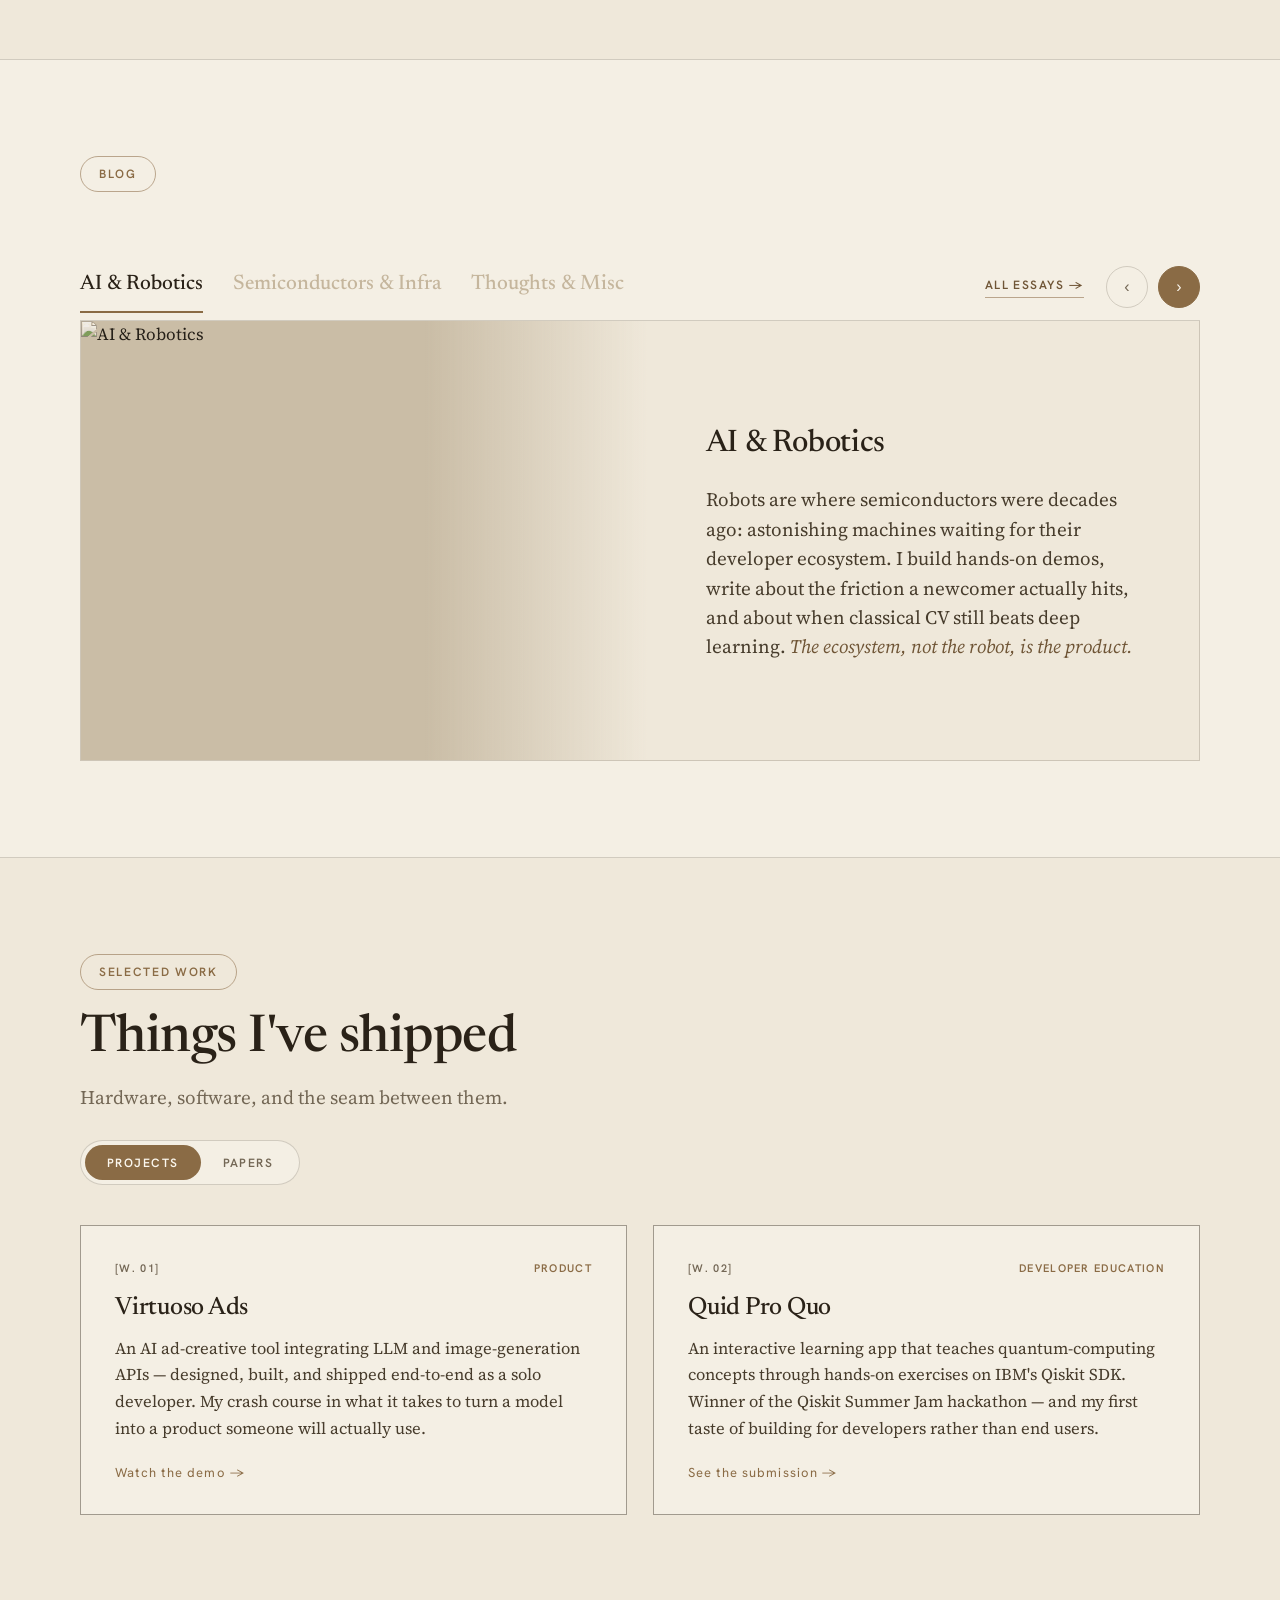
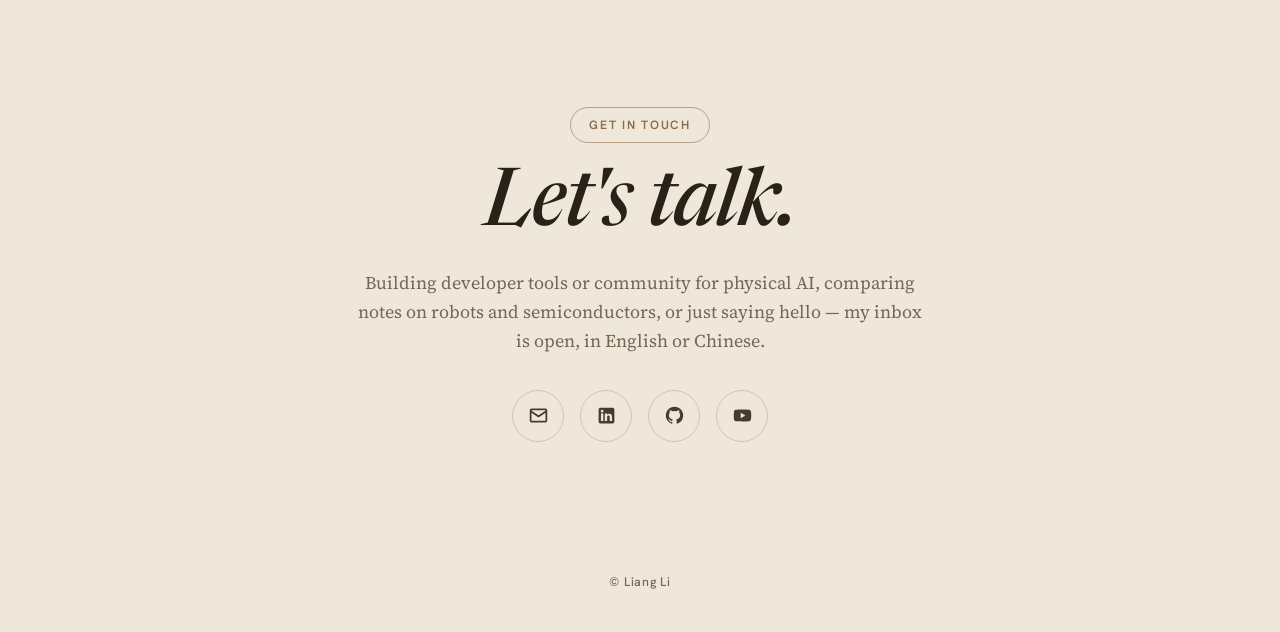
==== commit ac3141fc: "new website" ====
--- a/index.html
+++ b/index.html
@@ -1,770 +1,408 @@
 <!DOCTYPE html>
 <html lang="en">
 <head>
-    <meta charset="UTF-8">
-    <meta http-equiv="X-UA-Compatible" content="IE=edge">
-    <meta name="viewport" content="width=device-width, initial-scale=1.0, viewport-fit=cover">
-    <!-- Safari iOS specific meta tags for better mobile rendering -->
-    <meta name="apple-mobile-web-app-capable" content="yes">
-    <meta name="apple-mobile-web-app-status-bar-style" content="black-translucent">
-    <meta name="format-detection" content="telephone=no">
-    <title>Liang Li | Personal Website</title>
-    <link rel="preconnect" href="https://fonts.googleapis.com" />
-    <link rel="preconnect" href="https://fonts.gstatic.com" crossorigin />
-    <link href="https://fonts.googleapis.com/css2?family=Noto+Sans+Devanagari:ital,wght@0,400;0,500;0,600;0,700;1,400;1,500&family=Outfit:ital,wght@0,400;0,500;0,600;0,700;1,400;1,500&display=swap" rel="stylesheet" />
-    <!-- Preload mobile background image for better Safari performance -->
-    <link rel="preload" as="image" href="images/phone-background.png" media="(max-width: 600px)">
-    <link rel="preload" as="image" href="images/background.png" media="(min-width: 601px)">
-    <link rel="stylesheet" href="style.css">
-    <script src="https://kit.fontawesome.com/7b386abee7.js" crossorigin="anonymous"></script>
-    <!-- Three.js Library for advanced 3D particle effects -->
-    <script src="https://cdnjs.cloudflare.com/ajax/libs/three.js/r128/three.min.js"></script>
+<meta charset="UTF-8" />
+<meta name="viewport" content="width=device-width, initial-scale=1.0" />
+<title>Liang Li — At the edge of hardware and intelligence</title>
+<meta name="description" content="Liang Li — engineer from ASML's electron-optics frontier, building and writing at the edge of physical AI. Essays on robotics, computer vision, semiconductors, and AI infrastructure." />
+<meta property="og:title" content="Liang Li — At the edge of hardware and intelligence" />
+<meta property="og:description" content="Building and writing at the edge of physical AI." />
+<meta property="og:type" content="website" />
+<meta property="og:url" content="https://liang-li.com" />
+<link rel="preconnect" href="https://fonts.googleapis.com">
+<link rel="preconnect" href="https://fonts.gstatic.com" crossorigin>
+<link href="https://fonts.googleapis.com/css2?family=Newsreader:ital,opsz,wght@0,6..72,400..700;1,6..72,400..600&family=Source+Serif+4:ital,opsz,wght@0,8..60,400..700;1,8..60,400..600&family=Hanken+Grotesk:wght@400;500;600;700&display=swap" rel="stylesheet">
+<style>
+  :root{
+    --cream:#efe8da; --cream2:#f4efe4; --ink:#2a2218; --ink-soft:#473c2c;
+    --muted:#736755; --brown:#8a6b45; --brown-deep:#6f5536; --taupe:#c5b69d;
+    --line:rgba(52,40,24,.18); --frame:rgba(46,36,22,.42); --hl:#ffdd49;
+    --serif:"Newsreader", Georgia, serif;
+    --body:"Source Serif 4", Georgia, serif;
+    --sans:"Hanken Grotesk", system-ui, sans-serif;
+  }
+  *{box-sizing:border-box;margin:0;padding:0}
+  html{scroll-behavior:smooth}
+  body{font-family:var(--body);background:var(--cream);color:var(--ink);line-height:1.62;font-size:17px;-webkit-font-smoothing:antialiased;overflow-x:hidden}
+  .wrap{max-width:1180px;margin:0 auto;padding:0 30px}
+  a{color:inherit;text-decoration:none}
+  img{display:block;max-width:100%}
+
+  /* paper grain */
+  body::after{content:"";position:fixed;inset:0;pointer-events:none;z-index:80;opacity:.22;mix-blend-mode:multiply;
+    background-image:url("data:image/svg+xml;utf8,<svg xmlns='http://www.w3.org/2000/svg' width='180' height='180'><filter id='n'><feTurbulence type='fractalNoise' baseFrequency='0.9' numOctaves='2' stitchTiles='stitch'/><feColorMatrix type='saturate' values='0'/></filter><rect width='180' height='180' filter='url(%23n)' opacity='0.5'/></svg>")}
+
+  /* ---------- nav: no divider, floats over the page ---------- */
+  nav{position:fixed;top:0;left:0;right:0;z-index:40;transition:background .35s ease, box-shadow .35s ease}
+  nav .bar{max-width:1180px;margin:0 auto;padding:22px 30px;display:flex;align-items:center;justify-content:space-between}
+  .brand{font-family:var(--serif);font-weight:600;font-size:24px;letter-spacing:.01em;color:#f6efe0;transition:color .35s ease}
+  .nav-links{display:flex;align-items:center;gap:28px;font-size:16.5px}
+  .nav-links a{color:rgba(246,239,224,.88);transition:color .25s} .nav-links a:hover{color:#fff}
+  nav.scrolled{background:rgba(239,232,218,.86);backdrop-filter:blur(10px);-webkit-backdrop-filter:blur(10px);box-shadow:0 14px 34px -22px rgba(46,34,18,.4)}
+  nav.scrolled .brand{color:var(--ink)} nav.scrolled .brand em{color:var(--brown)}
+  nav.scrolled .nav-links a{color:var(--ink-soft)} nav.scrolled .nav-links a:hover{color:var(--ink)}
+
+  /* ---------- hero: full-bleed, parallax ---------- */
+  .hero{position:relative;height:100vh;min-height:600px;overflow:hidden;
+    display:flex;align-items:center;
+    background:linear-gradient(180deg,#2b4a86,#6b86b8 55%,#cdbba0)}
+  .hero img.bg{position:absolute;inset:-12% 0;width:100%;height:124%;object-fit:cover;will-change:transform}
+  .hero .scrim{position:absolute;inset:0;
+    background:linear-gradient(92deg,rgba(20,16,10,.52) 0%,rgba(20,16,10,.28) 38%,transparent 62%),
+      linear-gradient(180deg,rgba(15,22,42,.3) 0%,transparent 26%,transparent 66%,rgba(36,30,20,.4) 100%)}
+  .hero .h-inner{position:relative;z-index:2;width:100%;max-width:1180px;margin:0 auto;padding:0 30px;text-align:left}
+  .hero .h-inner > *{max-width:13.5em}
+  .hero h1{font-family:var(--serif);font-weight:500;color:#fbf7ee;line-height:1.03;letter-spacing:-.01em;font-size:clamp(42px,7vw,94px);font-optical-sizing:auto;text-shadow:0 2px 26px rgba(10,15,30,.42)}
+  .hero h1.greet .nm{font-style:italic;color:#f1e8d6}
+  .hero h1.greet .w{display:inline-block;opacity:0;filter:blur(10px);transform:translateY(16px);animation:inksettle 1.1s cubic-bezier(.2,.7,.2,1) forwards}
+  .hero h1.greet .w:nth-child(1){animation-delay:.15s}
+  .hero h1.greet .w:nth-child(2){animation-delay:.4s}
+  .hero h1.greet .w:nth-child(3){animation-delay:.7s}
+  @keyframes inksettle{to{opacity:1;filter:blur(0);transform:none}}
+  @media (prefers-reduced-motion:reduce){.hero h1.greet .w{animation:none;opacity:1;filter:none;transform:none}}
+  .hero p{margin:24px 0 0;color:#f3ecdd;font-size:clamp(16px,1.8vw,18.5px);text-shadow:0 1px 14px rgba(10,15,30,.5)}
+  .scrollcue{position:absolute;bottom:26px;left:50%;transform:translateX(-50%);z-index:2;color:rgba(246,239,224,.75);font-family:var(--sans);font-weight:600;font-size:11px;letter-spacing:.2em}
+
+  section{padding:96px 0}
+  .eyebrow{display:inline-block;font-size:12px;font-weight:600;letter-spacing:.14em;text-transform:uppercase;color:var(--brown);border:1px solid rgba(138,107,69,.55);border-radius:30px;padding:8px 18px 7px;margin-bottom:22px;font-family:var(--sans)}
+  h2.title{font-family:var(--serif);font-weight:500;font-size:clamp(34px,4.8vw,52px);line-height:1.06;letter-spacing:-.01em;font-optical-sizing:auto}
+  .sub{color:var(--muted);font-size:19px;margin-top:14px}
+
+  /* about */
+  .about{display:grid;grid-template-columns:.72fr 1.28fr;gap:64px;align-items:center}
+  .about .aimg{order:1} .about .acopy{order:2}
+  .about .acopy p{font-size:18px;color:var(--ink-soft);margin-top:16px;max-width:34em}
+  .about .acopy p em{color:var(--brown-deep)}
+  .about .acopy .hlt{background-image:linear-gradient(transparent 58%,var(--hl) 58%,var(--hl) 94%,transparent 94%);padding:0 2px;margin:0 -2px;-webkit-box-decoration-break:clone;box-decoration-break:clone}
+  .aimg{position:relative;border:1px solid var(--line);background:#d8cdb8;aspect-ratio:4/5;overflow:hidden}
+  .aimg img{width:100%;height:100%;object-fit:cover;transition:transform 1.4s cubic-bezier(.2,.8,.2,1)}
+  .aimg:hover img{transform:scale(1.03)}
+  
+
+  /* now strip */
+
+  /* blog */
+  .blog{background:var(--cream2);border-top:1px solid var(--line);border-bottom:1px solid var(--line)}
+
+  .tabs{display:flex;align-items:center;justify-content:space-between;border-bottom:1px solid var(--line);margin:52px 0 0;text-align:left}
+  .tablist{display:flex;gap:30px;flex-wrap:wrap}
+  .tab{font-family:var(--serif);font-size:21px;font-weight:500;color:var(--taupe);background:none;border:none;cursor:pointer;padding:0 0 16px;border-bottom:2px solid transparent;margin-bottom:-1px;transition:.2s}
+  .tab:hover{color:var(--muted)} .tab.active{color:var(--ink);border-bottom-color:var(--brown)}
+  .tright{display:flex;align-items:center;gap:22px;padding-bottom:12px}
+  .allessays{font-family:var(--sans);font-weight:600;font-size:12px;letter-spacing:.12em;text-transform:uppercase;color:var(--brown-deep);border-bottom:1px solid rgba(138,107,69,.55);padding-bottom:2px;transition:.25s}
+  .allessays:hover{color:var(--ink);border-color:var(--ink)}
+  .arrows{display:flex;gap:10px}
+  .arr{width:42px;height:42px;border-radius:50%;border:1px solid var(--line);background:none;cursor:pointer;display:grid;place-items:center;color:var(--muted);transition:.2s;font-size:16px}
+  .arr.on{background:var(--brown);border-color:var(--brown);color:#fbf7ee} .arr:hover{border-color:var(--brown)}
+  .panel{display:grid;grid-template-columns:1.05fr 1fr;border:1px solid var(--line);border-top:none;background:var(--cream);height:440px;text-align:left}
+  .art{position:relative}
+  .art img{position:absolute;inset:0}
+  .art{position:relative;overflow:hidden;background:#d8cdb8}
+  .art img{width:100%;height:100%;object-fit:cover;filter:sepia(.42) saturate(.78) contrast(1.04) brightness(1.02);transition:transform 1.4s cubic-bezier(.2,.8,.2,1)}
+  .panel:hover .art img{transform:scale(1.03)}
+  .art::before{content:"";position:absolute;inset:0;background:rgba(120,92,52,.12);mix-blend-mode:multiply;z-index:1;pointer-events:none}
+  .art::after{content:"";position:absolute;inset:0;background:linear-gradient(90deg,transparent 60%,var(--cream) 99%);z-index:2;pointer-events:none}
+  .pcopy{padding:48px 52px;align-self:center}
+  .pcopy h3{font-family:var(--serif);font-size:31px;font-weight:500;letter-spacing:-.012em;margin-bottom:16px}
+  .pcopy .lead{font-size:19px;color:var(--ink-soft);line-height:1.55;max-width:30em}
+  .pcopy .lead em{color:var(--brown-deep)}
+
+
+
+  /* work */
+  .work .wgrid{display:grid;grid-template-columns:1fr 1fr;gap:26px;margin-top:40px}
+  .wcard.off{display:none}
+  .wcard{border:1px solid var(--frame);background:var(--cream2);padding:34px 34px 30px;transition:.28s;display:flex;flex-direction:column}
+  .wcard:hover{transform:translateY(-3px);box-shadow:0 26px 56px -30px rgba(46,34,18,.5)}
+  .wcard .wno{font-family:var(--sans);font-weight:600;font-size:11px;letter-spacing:.12em;color:var(--muted);margin-bottom:16px;display:flex;justify-content:space-between}
+  .wcard .wno .tag{color:var(--brown)}
+  .wcard h3{font-family:var(--serif);font-size:25px;font-weight:500;letter-spacing:-.01em;line-height:1.18}
+  .wcard p{font-size:16.5px;color:var(--ink-soft);margin-top:12px;flex:1}
+  .wcard p em{color:var(--brown-deep)}
+  .wcard .wlink{margin-top:20px;font-family:var(--sans);font-size:13px;letter-spacing:.08em;color:var(--brown)}
+  .wcard .wlink:hover,.wcard:hover .wlink{color:var(--ink)}
+
+  /* work toggle + papers list */
+  .wbar{display:flex;align-items:center;justify-content:space-between;margin-top:28px;flex-wrap:wrap;gap:16px}
+  .wswitch{display:inline-flex;gap:0;border:1px solid var(--line);border-radius:30px;padding:4px;background:var(--cream2)}
+  .wtab{font-family:var(--sans);font-weight:600;font-size:12px;letter-spacing:.12em;text-transform:uppercase;color:var(--muted);background:none;border:none;border-radius:30px;padding:10px 22px 9px;cursor:pointer;transition:.25s}
+  .wtab.active{background:var(--brown);color:#fbf7ee}
+  .plist{margin-top:42px;border-top:1px solid var(--line)}
+  .paper{display:grid;grid-template-columns:auto 1fr auto;gap:26px;align-items:baseline;padding:26px 6px;border-bottom:1px solid var(--line);transition:.2s}
+  .paper:hover{background:var(--cream)}
+  .paper .pno{font-family:var(--sans);font-weight:600;font-size:12px;letter-spacing:.1em;color:var(--brown)}
+  .paper .pt{font-family:"Newsreader",Georgia,serif;font-style:italic;font-size:22px;line-height:1.28}
+  .paper .pmeta{font-family:var(--sans);font-weight:500;font-size:12px;color:var(--muted);white-space:nowrap}
+
+  /* contact (single closing section) */
+  .contact{text-align:center}
+  .contact h2{font-family:var(--serif);font-weight:500;font-size:clamp(40px,6.6vw,80px);line-height:1.04;letter-spacing:-.015em;font-style:italic}
+  .contact p{margin:20px auto 34px;max-width:32em;color:var(--muted);font-size:18px}
+  .icons{display:flex;gap:16px;justify-content:center;flex-wrap:wrap}
+  .icons a{width:52px;height:52px;border:1px solid var(--line);border-radius:50%;display:grid;place-items:center;color:var(--ink-soft);transition:.25s}
+  .icons a:hover{background:var(--brown);border-color:var(--brown);color:#fbf7ee;transform:translateY(-2px)}
+  .icons svg{width:21px;height:21px;fill:currentColor}
+
+  footer{padding:34px 0 40px;text-align:center;color:var(--muted);font-family:var(--sans);font-weight:500;font-size:12.5px;letter-spacing:.06em}
+
+  .reveal{opacity:0;transform:translateY(20px);transition:.8s cubic-bezier(.2,.8,.2,1)}
+  .reveal.in{opacity:1;transform:none}
+
+  @media(max-width:880px){
+    body{font-size:16.5px}
+    .nav-links{gap:14px;font-size:15px}.nav-links a:nth-child(3){display:none}
+    .hero{height:88vh}
+    .hp{width:98px;height:124px}
+    .about{grid-template-columns:1fr;gap:32px}.aimg{max-width:380px}.about .aimg{order:2}.about .acopy{order:1}
+    .panel{grid-template-columns:1fr}.art{height:280px}.art::after{background:linear-gradient(180deg,transparent 72%,var(--cream) 99%)}
+    .pcopy{padding:34px 28px}
+    .wgrid{grid-template-columns:1fr}
+    .paper{grid-template-columns:auto 1fr;gap:14px}.paper .pmeta{grid-column:2}
+    .tablist{gap:20px}.tab{font-size:19px}
+    .tright{gap:14px}
+  }
+  @media(prefers-reduced-motion:reduce){*{animation:none!important;transition:none!important;scroll-behavior:auto}.reveal{opacity:1;transform:none}.ttl{transition:none}.hero img.bg{transform:none!important}}
+  a:focus-visible,button:focus-visible{outline:2px solid var(--brown);outline-offset:3px}
+</style>
 </head>
 <body>
-<div id="header">
-    <!-- Animated particles background -->
-    <div id="particles-js"></div>
-    <div class="container">
-        <nav>
-            <img src="images/logo.png" class="logo">
-            <ul id="sidemenu">
-                <li><a href="#header">Home</a></li>
-                <li><a href="#about">About</a></li>
-                <li><a href="#portfolio">Portfolio</a></li>
-                <li><a href="#publications">Publication</a></li>
-                <li><a href="#contact">Contact</a></li>
-                <i class="fas fa-times" onclick="closemenu()"></i>
-            </ul>
-            <i class="fas fa-bars" onclick="openmenu()"></i>
-        </nav>
-        <div class="header-text">
-            <p>Engineer | Scientist</p>
-            <h1>Hi, I'm <span>Liang</span><br>Based in Sunnyvale</h1>
+
+<nav id="nav">
+  <div class="bar">
+    <a href="#" class="brand">Liang Li</a>
+    <div class="nav-links">
+      <a href="#about">About</a>
+      <a href="writing.html">Blog</a>
+      <a href="#work">Work</a>
+      <a href="#contact">Contact</a>
+    </div>
+  </div>
+</nav>
+
+<header class="hero" id="hero">
+  <img class="bg" id="herobg" alt="Liang Li — classical oil painting"
+    src="assets/hero-painting.jpg" />
+  <div class="scrim"></div>
+  <div class="h-inner">
+    <h1 class="greet"><span class="w">Hi,</span> <span class="w">I&rsquo;m</span> <span class="w nm">Liang&nbsp;Li.</span></h1>
+  </div>
+  <span class="scrollcue">SCROLL</span>
+</header>
+
+<section id="about">
+  <div class="wrap">
+    <div class="about">
+      <div class="acopy reveal">
+        <span class="eyebrow">About</span>
+        <h2 class="title">An engineer at the edge of two worlds.</h2>
+        <p>My name is Liang Li. I live in Sunnyvale, California, and I'm happiest where equations meet execution — the seam where something derived on paper has to survive contact with real hardware. The curiosity runs wide: new chips, quantum computing, robots that are finally learning to see.</p>
+        <p>Since 2022 that curiosity has had a home at <span class="hlt">ASML</span>, where I build electron-beam inspection tools. The road there ran through a quantum-photonics lab at <span class="hlt">UC&nbsp;Davis</span>, a graduate fellowship at <span class="hlt">Penn</span>, and a summer at <span class="hlt">Fermilab</span> building particle-detector instrumentation — different fields, same habit of pointing precise instruments at hard problems.</p>
+        <p>Off the clock, you'll find me at a ping-pong table, playing guitar, or wandering museums in whichever city I'm in — which is probably where this site's taste for old paintings comes from.</p>
+      </div>
+      <figure class="aimg reveal">
+        <img id="aboutimg" alt="Liang Li"
+          src="assets/portrait-about.jpg" />
+      </figure>
+    </div>
+  </div>
+</section>
+
+<section class="blog" id="blog">
+  <div class="wrap">
+    <span class="eyebrow reveal">Blog</span>
+    <div class="tabs reveal">
+      <div class="tablist" role="tablist">
+        <button class="tab active" data-i="0">AI &amp; Robotics</button>
+        <button class="tab" data-i="1">Semiconductors &amp; Infra</button>
+        <button class="tab" data-i="2">Thoughts &amp; Misc</button>
+      </div>
+      <div class="tright">
+        <a class="allessays" href="writing.html">All essays &rarr;</a>
+        <div class="arrows">
+          <button class="arr" id="prev" aria-label="Previous">‹</button>
+          <button class="arr on" id="next" aria-label="Next">›</button>
         </div>
-    </div>
-</div>
-
-<div class="section-divider"></div>
-
-<!-- ----------------about------------------ -->
-<div id="about">
-    <div class="container">
-        <div class="row">
-            <div class="about-col-1">
-                <img src="images/bg2.jpg">
-            </div>
-            <div class="about-col-2">
-                <h1 class="sub-title">About Me</h1>
-                <p>My name is <span style="display:inline; color: #6366f1;">Liang Li</span>, and I'm based in Sunnyvale, CA, with a deep passion for <span style="display:inline; color: #6366f1;">technologies</span> and <span style="display:inline; color: #6366f1;">science</span>. I thrive at the intersection where equations meet execution, fascinated by everything from emerging semicondutor chips to groundbreaking quantum computing breaktrhoughs.
-                <br><br>Since 2022, I've applied this passion as a research engineer at <span>ASML</span>. My journey here was paved with valuable research experiences, including roles as a Research Assistant at Fermilab, a Graduate Student Fellow at University of Pennsylvannia, and a Research Assistant at UC Davis.
-                <br><br>Outside of my professional pursuits, you might find me practicing Ping-pong at local sport clubs, playing my guitar, or exploring museums in different cities.</p>
-
-                <div class="tab-titles">
-                    <p class="tab-links active-link" onclick="opentab('skills')">Skills</p>
-                    <p class="tab-links" onclick="opentab('experience')">Experience</p>
-                    <p class="tab-links" onclick="opentab('education')">Education</p>
-                    <p class="tab-links" onclick="opentab('moreover')">Moreover</p>
-                </div>
-                <div class="tab-contents active-tab" id="skills">
-                    <ul>
-                        <li><span>Programming Skills</span><br>Python, C, MATLAB</li>
-                        <li><span>Data Analytics</span><br>Python, SQL, Excel</li>
-                        <li><span>Laboratory Skills</span><br>Electron Optics, Confocual spectroscopy, Fiber Optics</li>
-                        <li><span>Simulation</span><br>Ansys Lumerical</li>
-                        <li><span>UI / UX</span><br>HTML, CSS</li>
-                    </ul>
-                </div>
-                <div class="tab-contents" id="experience">
-                    <ul>
-                        <li><span>2022 - Present</span><br>Electron Optics Engineer at <span style="display:inline; color: #00a6fb;">ASML</span></li>
-                        <li><span>2021 - 2022</span><br>Graduate Student Fellow at <span style="display:inline; color: #00a6fb;">University of Pennsylvannia</span></li>
-                        <li><span>2019</span><br>Research Assistant at <span style="display:inline; color: #00a6fb;">Fermilab</span></li>
-                        <li><span>2018 - 2020</span><br>Research Assistant at <span style="display:inline; color: #00a6fb;">UC Davis</span></li>
-                        <li style="visibility: hidden;"><span>&nbsp;</span><br>&nbsp;</li>
-                    </ul>
-                </div>
-                <div class="tab-contents" id="education">
-                    <ul>
-                        <li><span>2022</span><br>MSE <span style="display:inline; color: #00a6fb;">Nanotechnology</span> from University of Pennsylvannia</li>
-                        <li><span>2020</span><br>BS <span style="display:inline; color: #00a6fb;">Applied Physics</span> from Univeristy of California, Davis</li>
-                        <li style="visibility: hidden;"><span>&nbsp;</span><br>&nbsp;</li>
-                        <li style="visibility: hidden;"><span>&nbsp;</span><br>&nbsp;</li>
-                        <li style="visibility: hidden;"><span>&nbsp;</span><br>&nbsp;</li>
-                    </ul>
-                </div>
-                <div class="tab-contents" id="moreover">
-                    <ul>
-                        <li><span>2021 - 2022</span><br><span style="display:inline; color: #00a6fb;">President</span>, Nanoquackers at University of Pennsylvannia</li>
-                        <li><span>2016 - 2018</span><br><span style="display:inline; color: #00a6fb;">Writer</span>, Chinese Student and Scholar Association at UC Davis</li>
-                        <li style="visibility: hidden;"><span>&nbsp;</span><br>&nbsp;</li>
-                        <li style="visibility: hidden;"><span>&nbsp;</span><br>&nbsp;</li>
-                        <li style="visibility: hidden;"><span>&nbsp;</span><br>&nbsp;</li>
-                    </ul>
-                </div>
-            </div>
+      </div>
+    </div>
+    <div class="panel reveal">
+      <div class="art"><img id="art" alt="" /></div>
+      <div class="pcopy">
+        <h3 id="ph-title"></h3>
+        <p class="lead" id="lead"></p>
+      </div>
+    </div>
+
+  </div>
+</section>
+
+<section class="work" id="work">
+  <div class="wrap">
+    <div class="reveal">
+      <span class="eyebrow">Selected Work</span>
+      <h2 class="title">Things I've shipped</h2>
+      <p class="sub">Hardware, software, and the seam between them.</p>
+      <div class="wbar">
+        <div class="wswitch" role="tablist">
+          <button class="wtab active" data-w="projects">Projects</button>
+          <button class="wtab" data-w="papers">Papers</button>
         </div>
-    </div>
-</div>
-
-<div class="section-divider"></div>
-
- <!-- -----------Portfolio-------------- -->
- <div id="portfolio">
-    <div class="container">
-        <h1 class="sub-title">My Projects</h1>
-        <div class="work-list">
-            <div class="work">
-                <img src="images/work-1.png">
-                <div class="layer">
-                    <h3>SEM Detector Design Improvement</h3>
-                    <p>Design Engineer<br><br>Designed and executed experiments to resolve detector charging issue, resulting in a 40% increase in throughput (TPT) for tools at TSMC.</p>
-                    <!-- <a href="#"><i class="fa-solid fa-arrow-up-right-from-square"></i></a> -->
-                </div>
-            </div>
-            <div class="work">
-                <img src="images/work-2.png">
-                <div class="layer">
-                    <h3>Image Shift Algorithm</h3>
-                    <p>Design Engineer<br><br>Developed an algorithm to detect and quantify SEM image shift, which helps identify key factors affecting resolution. This led to a successful feasibility study for metrology improvement.</p>
-                    <!-- <a href="#"><i class="fa-solid fa-arrow-up-right-from-square"></i></a> -->
-                </div>
-            </div>
-            <div class="work">
-                <img src="images/work-3.png">
-                <div class="layer">
-                    <h3>Experiment Pipeline Optimization</h3>
-                    <p>Graduate Student Fellow<br><br>Refined the experiment pipeline of quantum dots synthesis, reducing experiment time and improving outcome quality. The new pipeline was integrated as a project into the core course of Nanotechnology program.</p>
-                    <!-- <a href="#"><i class="fa-solid fa-arrow-up-right-from-square"></i></a> -->
-                </div>
-            </div>
-            <div class="work">
-                <img src="images/work-4.png">
-                <div class="layer">
-                    <h3>Quid Pro Quo</h3>
-                    <p>Software Engineer<br><br>Developed a suite of user-friendly desktop applications to display and illustrate quantum optics experiments. This project won the California division of Qiskit Summer Jam Hackathon.</p>
-                    <!-- <a href="#"><i class="fa-solid fa-arrow-up-right-from-square"></i></a> -->
-                </div>
-            </div>
+        <div class="arrows" id="warrows">
+          <button class="arr" id="wprev" aria-label="Previous projects">‹</button>
+          <button class="arr on" id="wnext" aria-label="Next projects">›</button>
         </div>
-        <a href="#" class="btn">See more</a>
-    </div>
- </div>
-
-<div class="section-divider"></div>
-
-<!-- --------------publications------------ -->
- <div id="publications">
-    <div class="container">
-        <h1 class="sub-title">My Publications</h1>
-        <div class="services-list">
-            <div>
-                <!-- <i class="fa-solid fa-code"></i> -->
-                <h2>ICECAP: a 3-in-1 integrated cryogenic system for emission, collection and photon-detection from near infrared quantum nanophotonic devices</h2>
-                <p>Co-author<br><br>2024</p>
-                <a href="https://arxiv.org/html/2401.10509v1"><i class="fa-solid fa-arrow-up-right-from-square"></i>Learn more</a>
-            </div>
-            <div>
-                <!-- <i class="fa-solid fa-crop-simple"></i> -->
-                <h2>Quantum photonics in triangular-cross-section nanodevices in silicon carbide<br><br></h2>
-                <p>Co-author<br><br>2021</p>
-                <a href="https://arxiv.org/abs/2012.02350"><i class="fa-solid fa-arrow-up-right-from-square"></i>Learn more</a>
-            </div>
-        </div>
-        <a href="#" class="btn">See more</a>
-    </div>
- </div>
-
-<div class="section-divider"></div>
-
-<!-- ---------------contact--------------- -->
- <div id="contact">
-    <div class="container">
-        <div class="row">
-            <div class="contact-left">
-                <h1 class="sub-title">Contact Me</h1>
-                <p><i class="fa-solid fa-envelope"></i>liangli.careers@gmail.com</p>
-                <div class="social-icons">
-                    <a href="https://www.linkedin.com/in/liang-li-583abb143/"><i class="fa-brands fa-linkedin"></i></a>
-                </div>
-            </div>
-            <div class="contact-right">
-                <form name="submit-to-google-sheet">
-                    <input type="text" name="Name" placeholder="Your Name" required>
-                    <input type="email" name="Email" placeholder="Your email" required>
-                    <textarea name="Message" rows="6" placeholder="Your Message"></textarea>
-                    <button type="submit" class="btn btn2">Submit</button>
-                </form>
-                <span id="msg"></span>
-            </div>
-        </div>
-    </div>
-    <div class="copyright">
-        <p>Copytright @Liang Li</p>
-    </div>
- </div>
-
-
- <!-- ----------Script------------- -->
+      </div>
+    </div>
+    <div class="wgrid" id="wprojects">
+      <div class="wcard reveal">
+        <div class="wno"><span>[W. 01]</span><span class="tag">PRODUCT</span></div>
+        <h3>Virtuoso Ads</h3>
+        <p>An AI ad-creative tool integrating LLM and image-generation APIs — designed, built, and shipped end-to-end as a solo developer. My crash course in what it takes to turn a model into a product someone will actually use.</p>
+        <a class="wlink" href="https://www.youtube.com/watch?v=I37lXVABuSo" target="_blank" rel="noopener">Watch the demo &rarr;</a>
+      </div>
+      <div class="wcard reveal">
+        <div class="wno"><span>[W. 02]</span><span class="tag">DEVELOPER EDUCATION</span></div>
+        <h3>Quid Pro Quo</h3>
+        <p>An interactive learning app that teaches quantum-computing concepts through hands-on exercises on IBM's Qiskit SDK. Winner of the Qiskit Summer Jam hackathon — and my first taste of building for developers rather than end users.</p>
+        <a class="wlink" href="https://www.hackerearth.com/challenges/hackathon/qiskit-community-summer-jam-california/dashboard/c446276/submission/quid-pro-quo/" target="_blank" rel="noopener">See the submission &rarr;</a>
+      </div>
+    </div>
+    <div class="plist" id="wpapers">
+      <a class="paper" href="https://arxiv.org/abs/2401.10509" target="_blank" rel="noopener">
+        <span class="pno">[P. 01]</span>
+        <span class="pt">ICECAP: a 3-in-1 integrated cryogenic system for emission, collection and photon-detection from near infrared quantum nanophotonic devices</span>
+        <span class="pmeta">Coauthor · arXiv · 2024</span>
+      </a>
+      <a class="paper" href="https://arxiv.org/abs/2012.02350" target="_blank" rel="noopener">
+        <span class="pno">[P. 02]</span>
+        <span class="pt">Quantum photonics in triangular-cross-section nanodevices in silicon carbide</span>
+        <span class="pmeta">Coauthor · arXiv · 2021</span>
+      </a>
+    </div>
+  </div>
+</section>
+
+<section class="contact" id="contact">
+  <div class="wrap reveal">
+    <span class="eyebrow">Get in touch</span>
+    <h2>Let's talk.</h2>
+    <p>Building developer tools or community for physical AI, comparing notes on robots and semiconductors, or just saying hello — my inbox is open, in English or Chinese.</p>
+    <div class="icons">
+      <a href="mailto:liangli.careers@gmail.com" aria-label="Email">
+        <svg viewBox="0 0 24 24"><path d="M20 4H4a2 2 0 0 0-2 2v12a2 2 0 0 0 2 2h16a2 2 0 0 0 2-2V6a2 2 0 0 0-2-2zm0 2v.51l-8 5.33L4 6.51V6h16zM4 18V8.92l7.45 4.97a1 1 0 0 0 1.1 0L20 8.92V18H4z"/></svg>
+      </a>
+      <a href="https://linkedin.com/in/liangli98" target="_blank" rel="noopener" aria-label="LinkedIn">
+        <svg viewBox="0 0 24 24"><path d="M19 3a2 2 0 0 1 2 2v14a2 2 0 0 1-2 2H5a2 2 0 0 1-2-2V5a2 2 0 0 1 2-2h14zM8.34 18.34V9.75H5.67v8.59h2.67zM7 8.58a1.55 1.55 0 1 0 0-3.1 1.55 1.55 0 0 0 0 3.1zm11.34 9.76v-4.71c0-2.52-1.34-3.69-3.13-3.69-1.45 0-2.1.8-2.46 1.36V9.75h-2.67c.04.75 0 8.59 0 8.59h2.67v-4.8c0-.26.02-.51.1-.7.19-.48.63-.98 1.37-.98.96 0 1.45.74 1.45 1.83v4.65h2.67z"/></svg>
+      </a>
+      <a href="https://github.com/liangli16" target="_blank" rel="noopener" aria-label="GitHub">
+        <svg viewBox="0 0 24 24"><path d="M12 2a10 10 0 0 0-3.16 19.49c.5.09.68-.22.68-.48v-1.7c-2.78.6-3.37-1.34-3.37-1.34-.45-1.16-1.11-1.47-1.11-1.47-.91-.62.07-.6.07-.6 1 .07 1.53 1.03 1.53 1.03.9 1.53 2.34 1.09 2.91.83.09-.65.35-1.09.63-1.34-2.22-.25-4.56-1.11-4.56-4.94 0-1.09.39-1.99 1.03-2.69-.1-.25-.45-1.27.1-2.64 0 0 .84-.27 2.75 1.02a9.56 9.56 0 0 1 5 0c1.91-1.29 2.75-1.02 2.75-1.02.55 1.37.2 2.39.1 2.64.64.7 1.03 1.6 1.03 2.69 0 3.84-2.34 4.68-4.57 4.93.36.31.68.92.68 1.85v2.75c0 .27.18.58.69.48A10 10 0 0 0 12 2z"/></svg>
+      </a>
+      <a href="https://www.youtube.com/@MikeLee_98" target="_blank" rel="noopener" aria-label="YouTube">
+        <svg viewBox="0 0 24 24"><path d="M21.58 7.19a2.5 2.5 0 0 0-1.76-1.77C18.25 5 12 5 12 5s-6.25 0-7.82.42A2.5 2.5 0 0 0 2.42 7.2 26 26 0 0 0 2 12a26 26 0 0 0 .42 4.81 2.5 2.5 0 0 0 1.76 1.77C5.75 19 12 19 12 19s6.25 0 7.82-.42a2.5 2.5 0 0 0 1.76-1.77A26 26 0 0 0 22 12a26 26 0 0 0-.42-4.81zM10 15.13V8.87L15.25 12 10 15.13z"/></svg>
+      </a>
+    </div>
+  </div>
+</section>
+
+<footer>© Liang Li</footer>
+
 <script>
-    var tablinks = document.getElementsByClassName("tab-links");
-    var tabcontents = document.getElementsByClassName("tab-contents");
-
-    function opentab(tabname){
-        for(tablink of tablinks){
-            tablink.classList.remove("active-link");
-        }
-        for(tabcontent of tabcontents){
-            tabcontent.classList.remove("active-tab");
-        }
-        event.currentTarget.classList.add("active-link");
-        document.getElementById(tabname).classList.add("active-tab");
-    }
+  const F='https://commons.wikimedia.org/wiki/Special:FilePath/';
+  const ORRERY=F+'Wright_of_Derby,_The_Orrery.jpg?width=1000';
+  const ART={
+    athens:F+'Raphael_School_of_Athens.jpg?width=1100',
+    adam:F+'Creation_of_Adam_Michelangelo.jpg?width=1100',
+    wanderer:F+'Caspar_David_Friedrich_-_Wanderer_above_the_sea_of_fog.jpg?width=1100'
+  };
+  const TOPICS=[
+    {title:'AI & Robotics', art:ART.adam,
+     lead:'Robots are where semiconductors were decades ago: astonishing machines waiting for their developer ecosystem. I build hands-on demos, write about the friction a newcomer actually hits, and about when classical CV still beats deep learning. <em>The ecosystem, not the robot, is the product.</em>'},
+    {title:'Semiconductors & Infra', art:ART.athens,
+     lead:'The chips, the optics, the networks that quietly decide who wins. I trace value through the stack — HBM, optical interconnect, custom silicon — the same way I once traced electrons down a lens column. <em>Ignore the demo; follow the yield curve.</em>'},
+    {title:'Thoughts & Misc', art:ART.wanderer,
+     lead:'Books, essays, and the occasional detour with nothing technical about it. What I read, what I unlearn, and the judgment calls that never show up in a spec sheet. <em>The best ideas rarely stay in their lane.</em>'}
+  ];
+
+  /* ---------- topic panel ---------- */
+  let cur=0;
+  const tabs=[...document.querySelectorAll('.tab')];
+  function renderTopic(i){
+    cur=(i+TOPICS.length)%TOPICS.length;const d=TOPICS[cur];
+    tabs.forEach((t,k)=>t.classList.toggle('active',k===cur));
+    const a=document.getElementById('art');a.src=d.art;a.alt=d.title;
+    document.getElementById('ph-title').textContent=d.title;
+    document.getElementById('lead').innerHTML=d.lead;
+  }
+  tabs.forEach(t=>t.addEventListener('click',()=>renderTopic(+t.dataset.i)));
+  document.getElementById('prev').addEventListener('click',()=>renderTopic(cur-1));
+  document.getElementById('next').addEventListener('click',()=>renderTopic(cur+1));
+  renderTopic(0);
+
+  /* ---------- work: projects/papers toggle + project pager ---------- */
+  const wtabs=[...document.querySelectorAll('.wtab')];
+  const wproj=document.getElementById('wprojects');
+  const wpap=document.getElementById('wpapers');
+  const warrows=document.getElementById('warrows');
+  const wcards=[...wproj.querySelectorAll('.wcard')];
+  const PER=2; let wpage=0;
+  const pages=Math.ceil(wcards.length/PER);
+  if(pages<=1){warrows.style.display='none';}
+  function renderProjects(){
+    wcards.forEach((c,i)=>c.classList.toggle('off', Math.floor(i/PER)!==wpage));
+    document.getElementById('wprev').classList.toggle('on', wpage>0);
+    document.getElementById('wnext').classList.toggle('on', wpage<pages-1);
+  }
+  document.getElementById('wprev').addEventListener('click',()=>{wpage=(wpage-1+pages)%pages;renderProjects();});
+  document.getElementById('wnext').addEventListener('click',()=>{wpage=(wpage+1)%pages;renderProjects();});
+  function setWork(which){
+    wtabs.forEach(x=>x.classList.toggle('active',x.dataset.w===which));
+    wproj.style.display = which==='projects' ? 'grid' : 'none';
+    wpap.style.display  = which==='papers'   ? 'block' : 'none';
+    warrows.style.display = (which==='projects' && pages>1) ? 'flex' : 'none';
+  }
+  wtabs.forEach(t=>t.addEventListener('click',()=>setWork(t.dataset.w)));
+  function equalizeCards(){
+    wcards.forEach(c=>{c.classList.remove('off');c.style.minHeight='';});
+    const h=Math.max(...wcards.map(c=>c.offsetHeight));
+    wcards.forEach(c=>c.style.minHeight=h+'px');
+    renderProjects();
+  }
+  setWork('projects'); equalizeCards();
+  window.addEventListener('load',equalizeCards);
+  window.addEventListener('resize',()=>{clearTimeout(window.__weq);window.__weq=setTimeout(equalizeCards,180);});
+
+
+  /* ---------- image fallbacks until assets exist ---------- */
+  const COLE=F+'Cole_Thomas_The_Course_of_Empire_The_Arcadian_or_Pastoral_State_1836.jpg?width=2400';
+  const hb=document.getElementById('herobg');
+  hb.addEventListener('error',()=>{hb.src=COLE;hb.alt='Thomas Cole, The Arcadian or Pastoral State (1834)';},{once:true});
+  const ai=document.getElementById('aboutimg');
+  ai.addEventListener('error',()=>{
+    ai.src=ORRERY;
+    ai.alt='Joseph Wright of Derby, A Philosopher Lecturing on the Orrery';
+  },{once:true});
+
+  /* ---------- nav + hero parallax ---------- */
+  const nav=document.getElementById('nav');
+  const hero=document.getElementById('hero');
+  const herobg=document.getElementById('herobg');
+  const reduceMotion=window.matchMedia('(prefers-reduced-motion: reduce)').matches;
+  let ticking=false;
+  function onScroll(){
+    if(ticking) return; ticking=true;
+    requestAnimationFrame(()=>{
+      const y=window.scrollY;
+      nav.classList.toggle('scrolled', y > hero.offsetHeight - 90);
+      if(!reduceMotion && y < hero.offsetHeight){
+        herobg.style.transform=`translateY(${y*0.32}px)`;
+      }
+      ticking=false;
+    });
+  }
+  window.addEventListener('scroll',onScroll,{passive:true});
+  onScroll();
+
+  const io=new IntersectionObserver(es=>es.forEach(e=>{if(e.isIntersecting){e.target.classList.add('in');io.unobserve(e.target)}}),{threshold:.1});
+  document.querySelectorAll('.reveal').forEach((el,i)=>{el.style.transitionDelay=(i%3*0.07)+'s';io.observe(el)});
 </script>
-
-
-<script>
-    var sidemenu = document.getElementById("sidemenu");
-
-    function openmenu(){
-        sidemenu.style.right = "0";
-    }
-    function closemenu(){
-        sidemenu.style.right = "-200px";
-    }
-</script>
-
-
-<script>
-    const scriptURL = 'https://script.google.com/macros/s/AKfycbyicol1CuqRAlPD_FT718AX4OAC6dFmPFko_QyuzFTOeZD-eknn_tCLxM4e_-uyQBqB/exec'
-    const form = document.forms['submit-to-google-sheet']
-    const msg = document.getElementById("msg")
-  
-    form.addEventListener('submit', e => {
-      e.preventDefault()
-      fetch(scriptURL, { method: 'POST', body: new FormData(form)})
-        .then(response => {
-            msg.innerHTML = "Message sent successfully"
-            setTimeout(function(){
-                msg.innerHTML = ""
-            },5000)
-            form.reset()
-        })
-        .catch(error => console.error('Error!', error.message))
-    })
-  </script>
-
-  <!-- Advanced Three.js Particle System -->
-  <script>
-    /**
-     * Advanced 3D Particle System using Three.js
-     * Creates floating particles with dynamic connections, lighting effects, and smooth interactions
-     */
-    
-    class AdvancedParticleSystem {
-        constructor() {
-            this.container = document.getElementById('particles-js');
-            this.scene = null;
-            this.camera = null;
-            this.renderer = null;
-            this.particles = [];
-            this.particleGeometry = null;
-            this.particleMaterial = null;
-            this.particleSystem = null;
-            this.mouse = { x: 0, y: 0 };
-            this.windowHalf = { x: window.innerWidth / 2, y: window.innerHeight / 2 };
-            
-            // Configuration
-            this.config = {
-                particleCount: this.isMobile() ? (this.isSafari() ? 100 : 150) : 300, // Reduce particles for Safari mobile
-                maxDistance: this.isMobile() ? 100 : 150,
-                repulsionRadius: this.isMobile() ? 80 : 100,
-                colors: {
-                    primary: 0x6366f1,   // Indigo
-                    secondary: 0xE7D1BB, // Warm beige
-                    accent: 0x8e94f2     // Light indigo
-                }
-            };
-            
-            this.init();
-            this.animate();
-        }
-        
-        /**
-         * Detect if device is mobile
-         */
-        isMobile() {
-            return window.innerWidth <= 600 || /Android|webOS|iPhone|iPad|iPod|BlackBerry|IEMobile|Opera Mini/i.test(navigator.userAgent);
-        }
-        
-        /**
-         * Detect if browser is Safari
-         */
-        isSafari() {
-            return /^((?!chrome|android).)*safari/i.test(navigator.userAgent) || /iPad|iPhone|iPod/.test(navigator.userAgent);
-        }
-    
-        
-        init() {
-            // Create scene
-            this.scene = new THREE.Scene();
-            
-            // Create camera with perspective for 3D depth
-            this.camera = new THREE.PerspectiveCamera(75, window.innerWidth / window.innerHeight, 1, 3000);
-            this.camera.position.z = 1000;
-            
-            // Create renderer with enhanced settings, optimized for Safari mobile
-            const rendererOptions = {
-                alpha: true,
-                antialias: !this.isMobile(), // Disable antialiasing on mobile for better performance
-                powerPreference: this.isMobile() ? "low-power" : "high-performance", // Optimize for mobile battery
-                preserveDrawingBuffer: false, // Better memory management
-                failIfMajorPerformanceCaveat: this.isMobile() // Fallback for low-performance devices
-            };
-            
-            this.renderer = new THREE.WebGLRenderer(rendererOptions);
-            this.renderer.setSize(window.innerWidth, window.innerHeight);
-            // Limit pixel ratio for Safari mobile performance
-            this.renderer.setPixelRatio(Math.min(window.devicePixelRatio, this.isSafari() && this.isMobile() ? 1.5 : 2));
-            
-            // Safari-specific optimizations
-            if (this.isSafari()) {
-                this.renderer.domElement.style.webkitTransform = 'translate3d(0,0,0)';
-                this.renderer.domElement.style.webkitBackfaceVisibility = 'hidden';
-            }
-            
-            this.container.appendChild(this.renderer.domElement);
-            
-            // Create particle system
-            this.createParticles();
-            this.createConnections();
-            
-            // Add event listeners
-            this.addEventListeners();
-        }
-        
-        createParticles() {
-            this.particleGeometry = new THREE.BufferGeometry();
-            const positions = new Float32Array(this.config.particleCount * 3);
-            const colors = new Float32Array(this.config.particleCount * 3);
-            const sizes = new Float32Array(this.config.particleCount);
-            
-            // Initialize particle data
-            this.particles = [];
-            
-            for (let i = 0; i < this.config.particleCount; i++) {
-                const i3 = i * 3;
-                
-                // Random positions in 3D space
-                const x = (Math.random() - 0.5) * 2000;
-                const y = (Math.random() - 0.5) * 2000;
-                const z = (Math.random() - 0.5) * 1000;
-                
-                positions[i3] = x;
-                positions[i3 + 1] = y;
-                positions[i3 + 2] = z;
-                
-                // Color variations - mix of indigo and beige
-                const colorChoice = Math.random();
-                let color;
-                if (colorChoice < 0.7) {
-                    color = new THREE.Color(this.config.colors.primary); // Indigo
-                } else {
-                    color = new THREE.Color(this.config.colors.secondary); // Beige
-                }
-                
-                colors[i3] = color.r;
-                colors[i3 + 1] = color.g;
-                colors[i3 + 2] = color.b;
-                
-                // Random sizes
-                sizes[i] = Math.random() * 4 + 1;
-                
-                // Store particle data for animation
-                this.particles.push({
-                    velocity: {
-                        x: (Math.random() - 0.5) * 0.5,
-                        y: (Math.random() - 0.5) * 0.5,
-                        z: (Math.random() - 0.5) * 0.5
-                    },
-                    originalColor: color.clone(),
-                    basePosition: { x, y, z }
-                });
-            }
-            
-            this.particleGeometry.setAttribute('position', new THREE.BufferAttribute(positions, 3));
-            this.particleGeometry.setAttribute('color', new THREE.BufferAttribute(colors, 3));
-            this.particleGeometry.setAttribute('size', new THREE.BufferAttribute(sizes, 1));
-            
-            // Enhanced particle material
-            this.particleMaterial = new THREE.PointsMaterial({
-                size: 3,
-                sizeAttenuation: true,
-                vertexColors: true,
-                transparent: true,
-                opacity: 0.8,
-                blending: THREE.AdditiveBlending
-            });
-            
-            this.particleSystem = new THREE.Points(this.particleGeometry, this.particleMaterial);
-            this.scene.add(this.particleSystem);
-        }
-        
-        createConnections() {
-            // Create dynamic line connections with comet trails
-            this.connectionGeometry = new THREE.BufferGeometry();
-            this.connectionMaterial = new THREE.LineBasicMaterial({
-                color: 0x6366f1,
-                opacity: 0.4,
-                transparent: true,
-                blending: THREE.AdditiveBlending
-            });
-            
-            this.connections = new THREE.LineSegments(this.connectionGeometry, this.connectionMaterial);
-            this.scene.add(this.connections);
-            
-            // Comet trail system
-            this.trailSegments = [];
-            this.maxTrailLength = 8; // Number of trail segments per connection
-            this.trailDecay = 0.85; // How fast trails fade
-            
-            // Create trail geometry for comet effects
-            this.trailGeometry = new THREE.BufferGeometry();
-            this.trailMaterial = new THREE.ShaderMaterial({
-                uniforms: {
-                    time: { value: 0 }
-                },
-                vertexShader: `
-                    attribute float alpha;
-                    attribute vec3 color;
-                    varying float vAlpha;
-                    varying vec3 vColor;
-                    uniform float time;
-                    
-                    void main() {
-                        vAlpha = alpha;
-                        vColor = color;
-                        
-                        // Add subtle movement to trail segments
-                        vec3 pos = position;
-                        pos.x += sin(time * 2.0 + position.y * 0.01) * 0.5;
-                        pos.y += cos(time * 1.5 + position.x * 0.01) * 0.3;
-                        
-                        gl_Position = projectionMatrix * modelViewMatrix * vec4(pos, 1.0);
-                    }
-                `,
-                fragmentShader: `
-                    varying float vAlpha;
-                    varying vec3 vColor;
-                    uniform float time;
-                    
-                    void main() {
-                        // Add pulsing glow effect
-                        float glow = 0.8 + sin(time * 3.0) * 0.2;
-                        vec3 finalColor = vColor * glow;
-                        
-                        gl_FragColor = vec4(finalColor, vAlpha);
-                    }
-                `,
-                transparent: true,
-                blending: THREE.AdditiveBlending,
-                depthTest: false
-            });
-            
-            this.trailLines = new THREE.LineSegments(this.trailGeometry, this.trailMaterial);
-            this.scene.add(this.trailLines);
-        }
-        
-        updateConnections() {
-            const positions = this.particleGeometry.attributes.position.array;
-            const connectionPositions = [];
-            const currentConnections = [];
-            
-            // Find current connections between nearby particles
-            for (let i = 0; i < this.config.particleCount; i += 2) {
-                const i3 = i * 3;
-                const pos1 = {
-                    x: positions[i3],
-                    y: positions[i3 + 1],
-                    z: positions[i3 + 2]
-                };
-                
-                for (let j = i + 1; j < Math.min(i + 20, this.config.particleCount); j++) {
-                    const j3 = j * 3;
-                    const pos2 = {
-                        x: positions[j3],
-                        y: positions[j3 + 1],
-                        z: positions[j3 + 2]
-                    };
-                    
-                    const distance = Math.sqrt(
-                        Math.pow(pos1.x - pos2.x, 2) +
-                        Math.pow(pos1.y - pos2.y, 2) +
-                        Math.pow(pos1.z - pos2.z, 2)
-                    );
-                    
-                    if (distance < this.config.maxDistance) {
-                        connectionPositions.push(pos1.x, pos1.y, pos1.z);
-                        connectionPositions.push(pos2.x, pos2.y, pos2.z);
-                        
-                        // Store connection for trail processing
-                        currentConnections.push({
-                            id: `${i}-${j}`,
-                            start: { ...pos1 },
-                            end: { ...pos2 },
-                            distance: distance
-                        });
-                    }
-                }
-            }
-            
-            // Update main connections
-            this.connectionGeometry.setAttribute('position', new THREE.Float32BufferAttribute(connectionPositions, 3));
-            
-            // Update comet trails
-            this.updateCometTrails(currentConnections);
-        }
-        
-        updateCometTrails(currentConnections) {
-            const time = Date.now() * 0.001;
-            
-            // Add new connections to trail history
-            currentConnections.forEach(connection => {
-                let existingTrail = this.trailSegments.find(trail => trail.id === connection.id);
-                
-                if (!existingTrail) {
-                    // Create new trail
-                    this.trailSegments.push({
-                        id: connection.id,
-                        history: [connection],
-                        life: 1.0,
-                        color: this.getTrailColor(connection.id)
-                    });
-                } else {
-                    // Update existing trail
-                    existingTrail.history.unshift(connection);
-                    existingTrail.life = 1.0; // Reset life when connection is active
-                    
-                    // Limit trail length
-                    if (existingTrail.history.length > this.maxTrailLength) {
-                        existingTrail.history.pop();
-                    }
-                }
-            });
-            
-            // Update trail life and remove old trails
-            this.trailSegments = this.trailSegments.filter(trail => {
-                trail.life *= this.trailDecay;
-                return trail.life > 0.01; // Remove very faded trails
-            });
-            
-            // Build trail geometry
-            this.buildTrailGeometry();
-        }
-        
-        getTrailColor(connectionId) {
-            // Generate consistent color based on connection ID
-            const hash = connectionId.split('').reduce((a, b) => {
-                a = ((a << 5) - a) + b.charCodeAt(0);
-                return a & a;
-            }, 0);
-            
-            const colorSeed = Math.abs(hash) / 2147483647;
-            
-            if (colorSeed < 0.7) {
-                // Indigo variants
-                return {
-                    r: 0.39 + Math.sin(colorSeed * 10) * 0.1, // #6366f1 with variation
-                    g: 0.4 + Math.sin(colorSeed * 12) * 0.1,
-                    b: 0.95 + Math.sin(colorSeed * 8) * 0.05
-                };
-            } else {
-                // Beige variants
-                return {
-                    r: 0.91 + Math.sin(colorSeed * 15) * 0.05, // #E7D1BB with variation
-                    g: 0.82 + Math.sin(colorSeed * 18) * 0.05,
-                    b: 0.73 + Math.sin(colorSeed * 20) * 0.05
-                };
-            }
-        }
-        
-        buildTrailGeometry() {
-            const trailPositions = [];
-            const trailColors = [];
-            const trailAlphas = [];
-            
-            this.trailSegments.forEach(trail => {
-                for (let i = 0; i < trail.history.length - 1; i++) {
-                    const segment = trail.history[i];
-                    const nextSegment = trail.history[i + 1];
-                    
-                    // Calculate trail segment alpha (fades towards the tail)
-                    const segmentAlpha = trail.life * (1 - i / trail.history.length);
-                    
-                    if (segmentAlpha > 0.01) {
-                        // Interpolate between current and next segment for smooth trails
-                        const interpolationFactor = 0.3;
-                        const startX = segment.start.x;
-                        const startY = segment.start.y;
-                        const startZ = segment.start.z;
-                        const endX = segment.end.x + (nextSegment.end.x - segment.end.x) * interpolationFactor;
-                        const endY = segment.end.y + (nextSegment.end.y - segment.end.y) * interpolationFactor;
-                        const endZ = segment.end.z + (nextSegment.end.z - segment.end.z) * interpolationFactor;
-                        
-                        // Add trail segment
-                        trailPositions.push(startX, startY, startZ);
-                        trailPositions.push(endX, endY, endZ);
-                        
-                        // Trail colors with intensity variation
-                        const intensity = segmentAlpha * (0.8 + Math.sin(Date.now() * 0.003 + i * 0.5) * 0.2);
-                        trailColors.push(trail.color.r * intensity, trail.color.g * intensity, trail.color.b * intensity);
-                        trailColors.push(trail.color.r * intensity * 0.7, trail.color.g * intensity * 0.7, trail.color.b * intensity * 0.7);
-                        
-                        // Alpha values for fading effect
-                        trailAlphas.push(segmentAlpha);
-                        trailAlphas.push(segmentAlpha * 0.5); // Fade towards end
-                    }
-                }
-            });
-            
-            // Update trail geometry
-            this.trailGeometry.setAttribute('position', new THREE.Float32BufferAttribute(trailPositions, 3));
-            this.trailGeometry.setAttribute('color', new THREE.Float32BufferAttribute(trailColors, 3));
-            this.trailGeometry.setAttribute('alpha', new THREE.Float32BufferAttribute(trailAlphas, 1));
-        }
-        
-        addEventListeners() {
-            // Mouse movement
-            window.addEventListener('mousemove', (event) => {
-                this.mouse.x = (event.clientX / window.innerWidth) * 2 - 1;
-                this.mouse.y = -(event.clientY / window.innerHeight) * 2 + 1;
-            });
-            
-            // Window resize
-            window.addEventListener('resize', () => {
-                this.camera.aspect = window.innerWidth / window.innerHeight;
-                this.camera.updateProjectionMatrix();
-                this.renderer.setSize(window.innerWidth, window.innerHeight);
-            });
-            
-            // Click effect
-            window.addEventListener('click', (event) => {
-                this.addClickEffect(event.clientX, event.clientY);
-            });
-        }
-        
-        addClickEffect(x, y) {
-            // Create a burst of temporary trail segments radiating from click point
-            const burstCount = 12;
-            const clickTime = Date.now() * 0.001;
-            
-            // Convert screen coordinates to world coordinates
-            const vector = new THREE.Vector3(
-                (x / window.innerWidth) * 2 - 1,
-                -(y / window.innerHeight) * 2 + 1,
-                0.5
-            );
-            vector.unproject(this.camera);
-            
-            const centerPoint = {
-                x: vector.x,
-                y: vector.y, 
-                z: vector.z
-            };
-            
-            // Create radial burst trails
-            for (let i = 0; i < burstCount; i++) {
-                const angle = (i / burstCount) * Math.PI * 2;
-                const radius = 50 + Math.random() * 100;
-                const endPoint = {
-                    x: centerPoint.x + Math.cos(angle) * radius,
-                    y: centerPoint.y + Math.sin(angle) * radius,
-                    z: centerPoint.z + (Math.random() - 0.5) * 50
-                };
-                
-                // Create temporary trail
-                this.trailSegments.push({
-                    id: `burst-${clickTime}-${i}`,
-                    history: [{
-                        start: centerPoint,
-                        end: endPoint,
-                        distance: radius
-                    }],
-                    life: 1.5, // Stronger initial life for burst effect
-                    color: {
-                        r: 0.91 + Math.random() * 0.09, // Bright beige variants
-                        g: 0.82 + Math.random() * 0.09,
-                        b: 0.73 + Math.random() * 0.09
-                    }
-                });
-            }
-        }
-        
-        animate() {
-            requestAnimationFrame(() => this.animate());
-            
-            const time = Date.now() * 0.001;
-            const positions = this.particleGeometry.attributes.position.array;
-            
-            // Update particle positions with mouse interaction
-            for (let i = 0; i < this.config.particleCount; i++) {
-                const i3 = i * 3;
-                const particle = this.particles[i];
-                
-                // Natural floating movement
-                positions[i3] += particle.velocity.x;
-                positions[i3 + 1] += particle.velocity.y;
-                positions[i3 + 2] += particle.velocity.z;
-                
-                // Mouse repulsion effect
-                const mouseWorldX = this.mouse.x * 1000;
-                const mouseWorldY = this.mouse.y * 1000;
-                const dx = positions[i3] - mouseWorldX;
-                const dy = positions[i3 + 1] - mouseWorldY;
-                const distance = Math.sqrt(dx * dx + dy * dy);
-                
-                if (distance < this.config.repulsionRadius) {
-                    const force = (this.config.repulsionRadius - distance) / this.config.repulsionRadius;
-                    positions[i3] += (dx / distance) * force * 3;
-                    positions[i3 + 1] += (dy / distance) * force * 3;
-                }
-                
-                // Boundaries - wrap around
-                if (positions[i3] > 1000) positions[i3] = -1000;
-                if (positions[i3] < -1000) positions[i3] = 1000;
-                if (positions[i3 + 1] > 1000) positions[i3 + 1] = -1000;
-                if (positions[i3 + 1] < -1000) positions[i3 + 1] = 1000;
-                if (positions[i3 + 2] > 500) positions[i3 + 2] = -500;
-                if (positions[i3 + 2] < -500) positions[i3 + 2] = 500;
-            }
-            
-            // Update attributes
-            this.particleGeometry.attributes.position.needsUpdate = true;
-            
-            // Update trail shader time uniform for animation
-            this.trailMaterial.uniforms.time.value = time;
-            
-            // Update connections and trails more frequently for smooth comet effects
-            if (Math.floor(time * 60) % 2 === 0) {
-                this.updateConnections();
-            }
-            
-            // Subtle camera movement following mouse
-            this.camera.position.x += (this.mouse.x * 50 - this.camera.position.x) * 0.02;
-            this.camera.position.y += (-this.mouse.y * 50 - this.camera.position.y) * 0.02;
-            this.camera.lookAt(this.scene.position);
-            
-            // Rotate the entire particle system slowly
-            this.particleSystem.rotation.y += 0.001;
-            
-            this.renderer.render(this.scene, this.camera);
-        }
-    }
-    
-    // Initialize when page loads
-    window.addEventListener('load', () => {
-        new AdvancedParticleSystem();
-    });
-  </script>
-
 </body>
-</html>+</html>
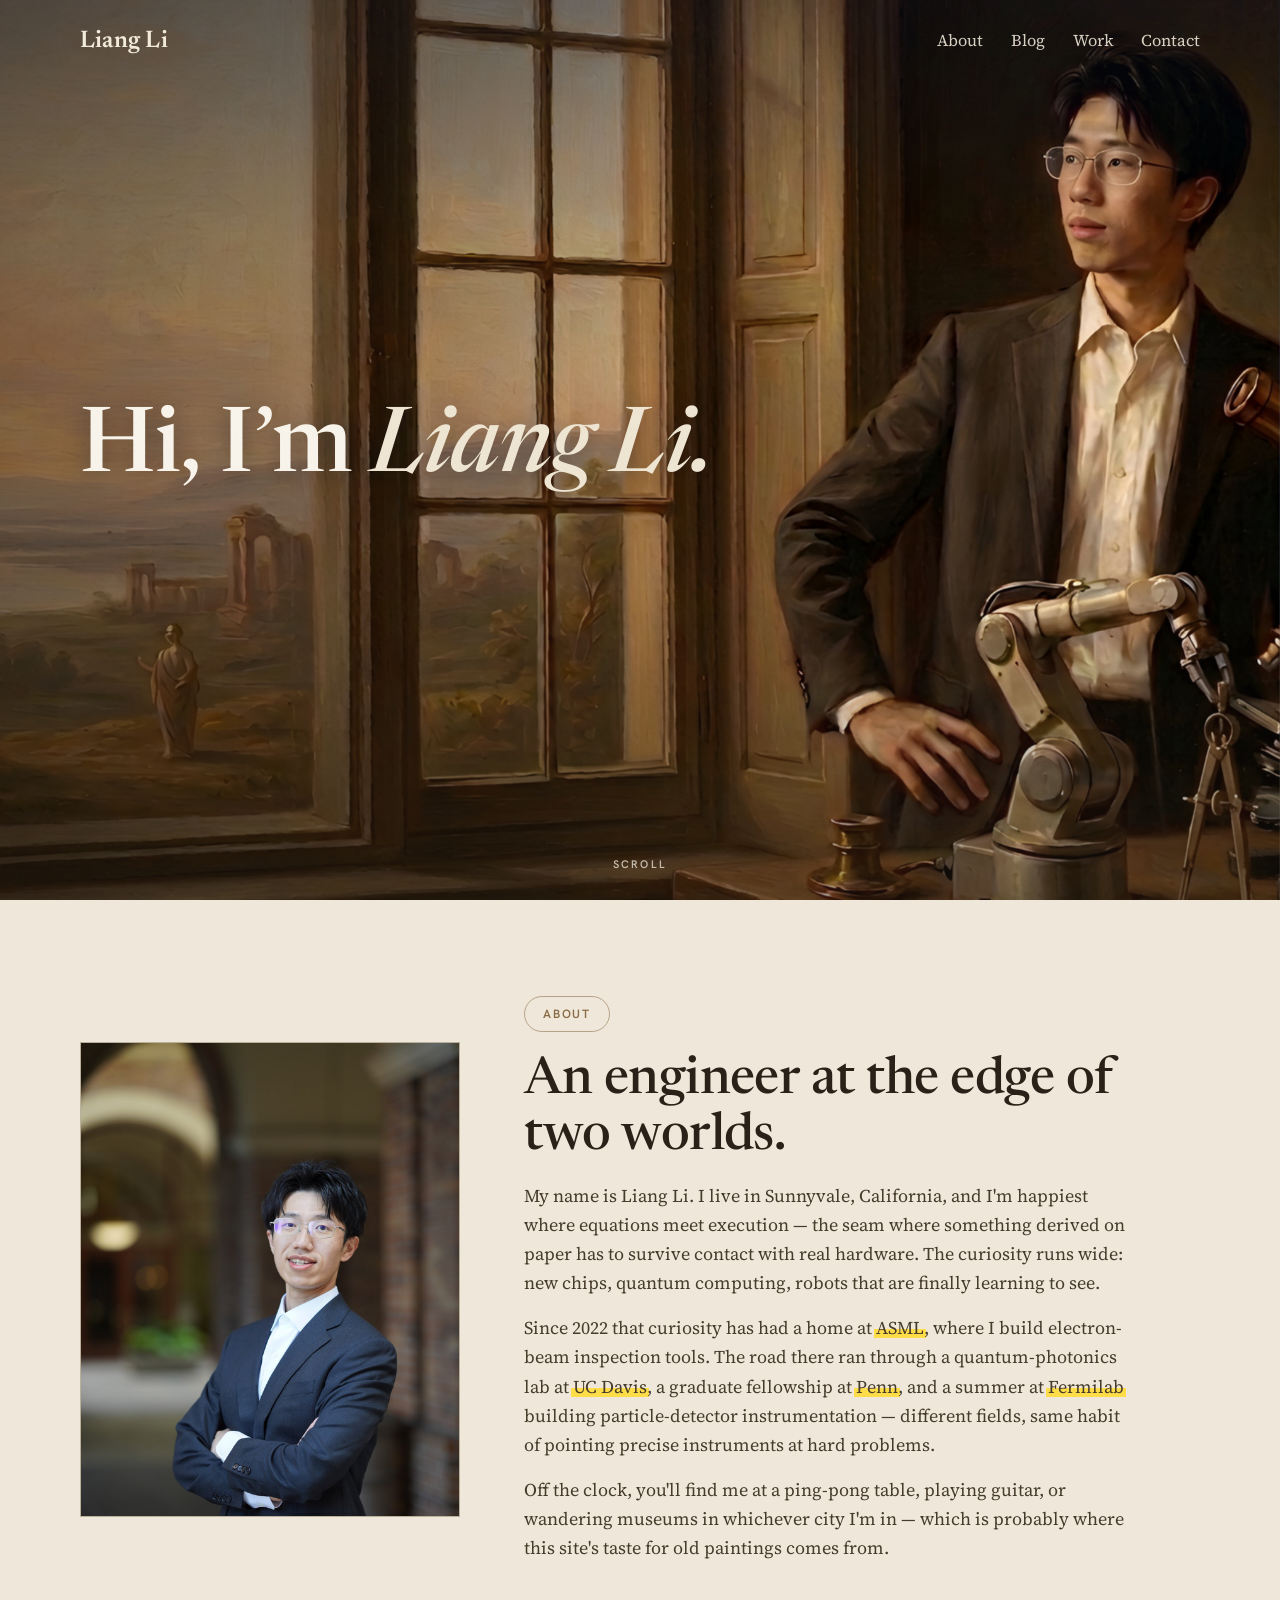
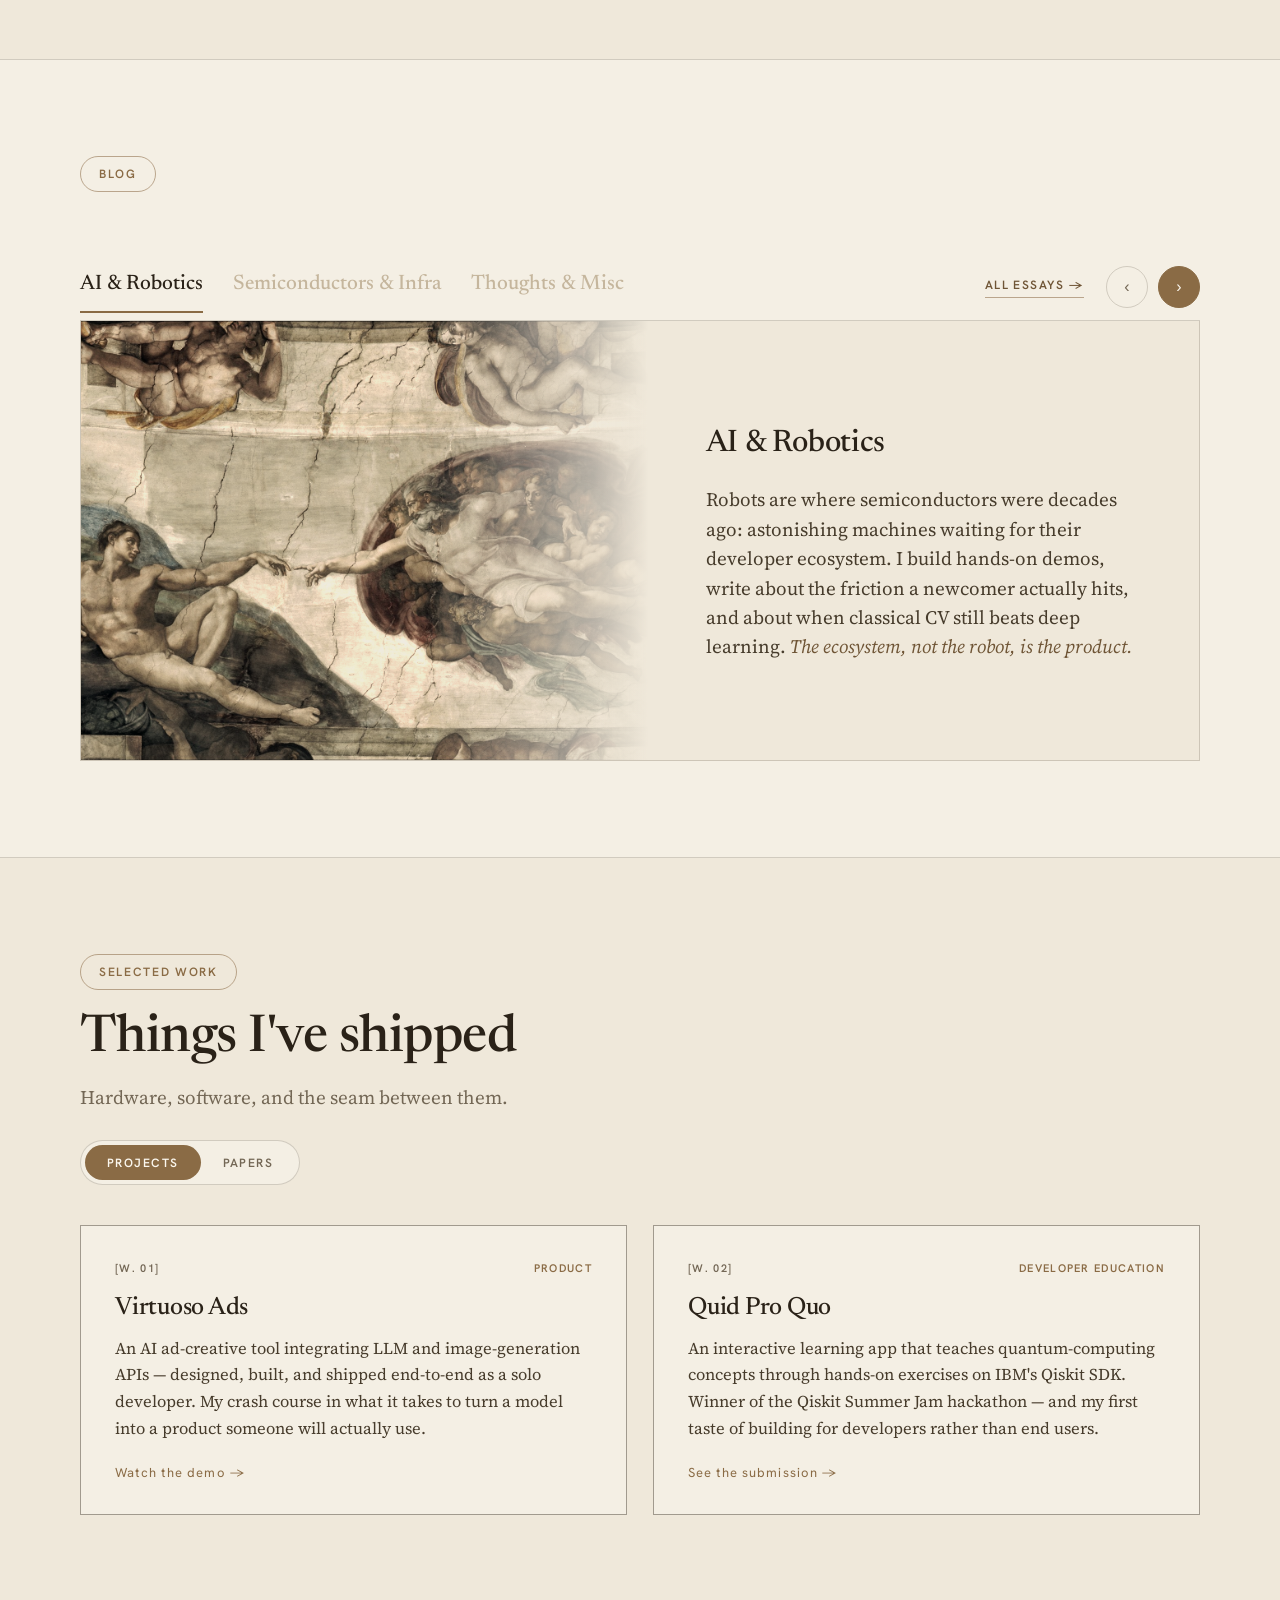
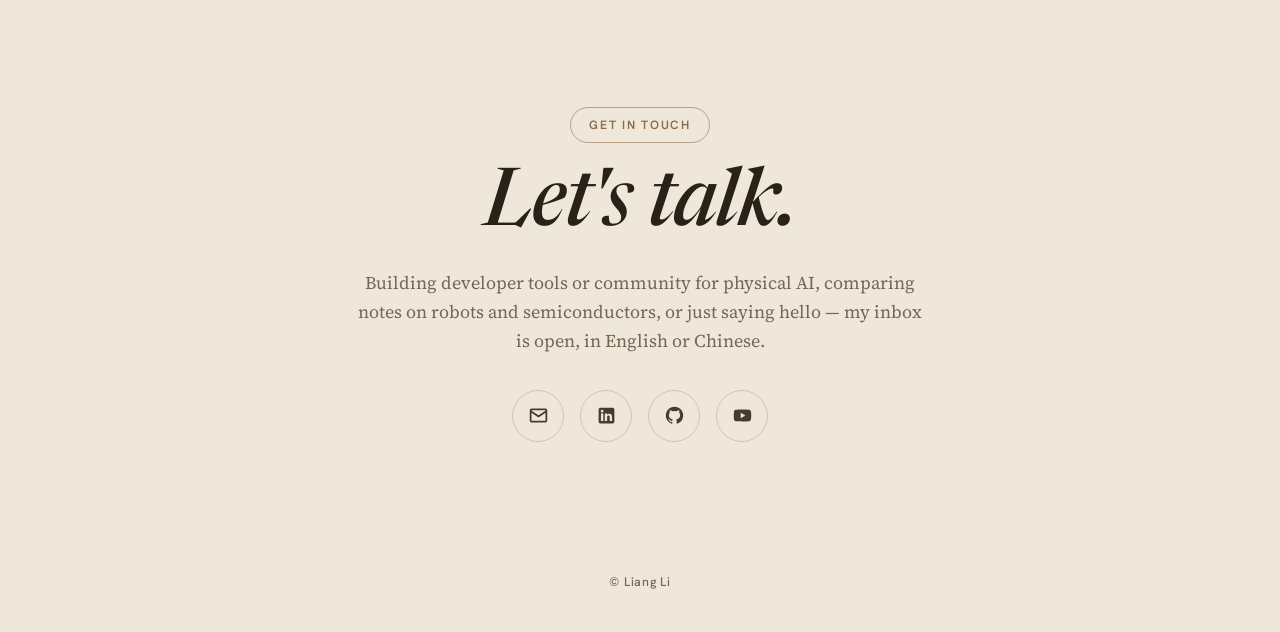
==== commit 18d5ca1c: "restructured" ====
--- a/index.html
+++ b/index.html
@@ -181,7 +181,7 @@
 
 <header class="hero" id="hero">
   <img class="bg" id="herobg" alt="Liang Li — classical oil painting"
-    src="assets/hero-painting.jpg" />
+    src="assets/img/hero-painting.jpg" />
   <div class="scrim"></div>
   <div class="h-inner">
     <h1 class="greet"><span class="w">Hi,</span> <span class="w">I&rsquo;m</span> <span class="w nm">Liang&nbsp;Li.</span></h1>
@@ -201,7 +201,7 @@
       </div>
       <figure class="aimg reveal">
         <img id="aboutimg" alt="Liang Li"
-          src="assets/portrait-about.jpg" />
+          src="assets/img/portrait-about.jpg" />
       </figure>
     </div>
   </div>
@@ -309,9 +309,9 @@
   const F='https://commons.wikimedia.org/wiki/Special:FilePath/';
   const ORRERY=F+'Wright_of_Derby,_The_Orrery.jpg?width=1000';
   const ART={
-    athens:F+'Raphael_School_of_Athens.jpg?width=1100',
-    adam:F+'Creation_of_Adam_Michelangelo.jpg?width=1100',
-    wanderer:F+'Caspar_David_Friedrich_-_Wanderer_above_the_sea_of_fog.jpg?width=1100'
+    athens:'assets/img/athens.jpg',
+    adam:'assets/img/adam.jpg',
+    wanderer:'assets/img/wanderer.jpg'
   };
   const TOPICS=[
     {title:'AI & Robotics', art:ART.adam,
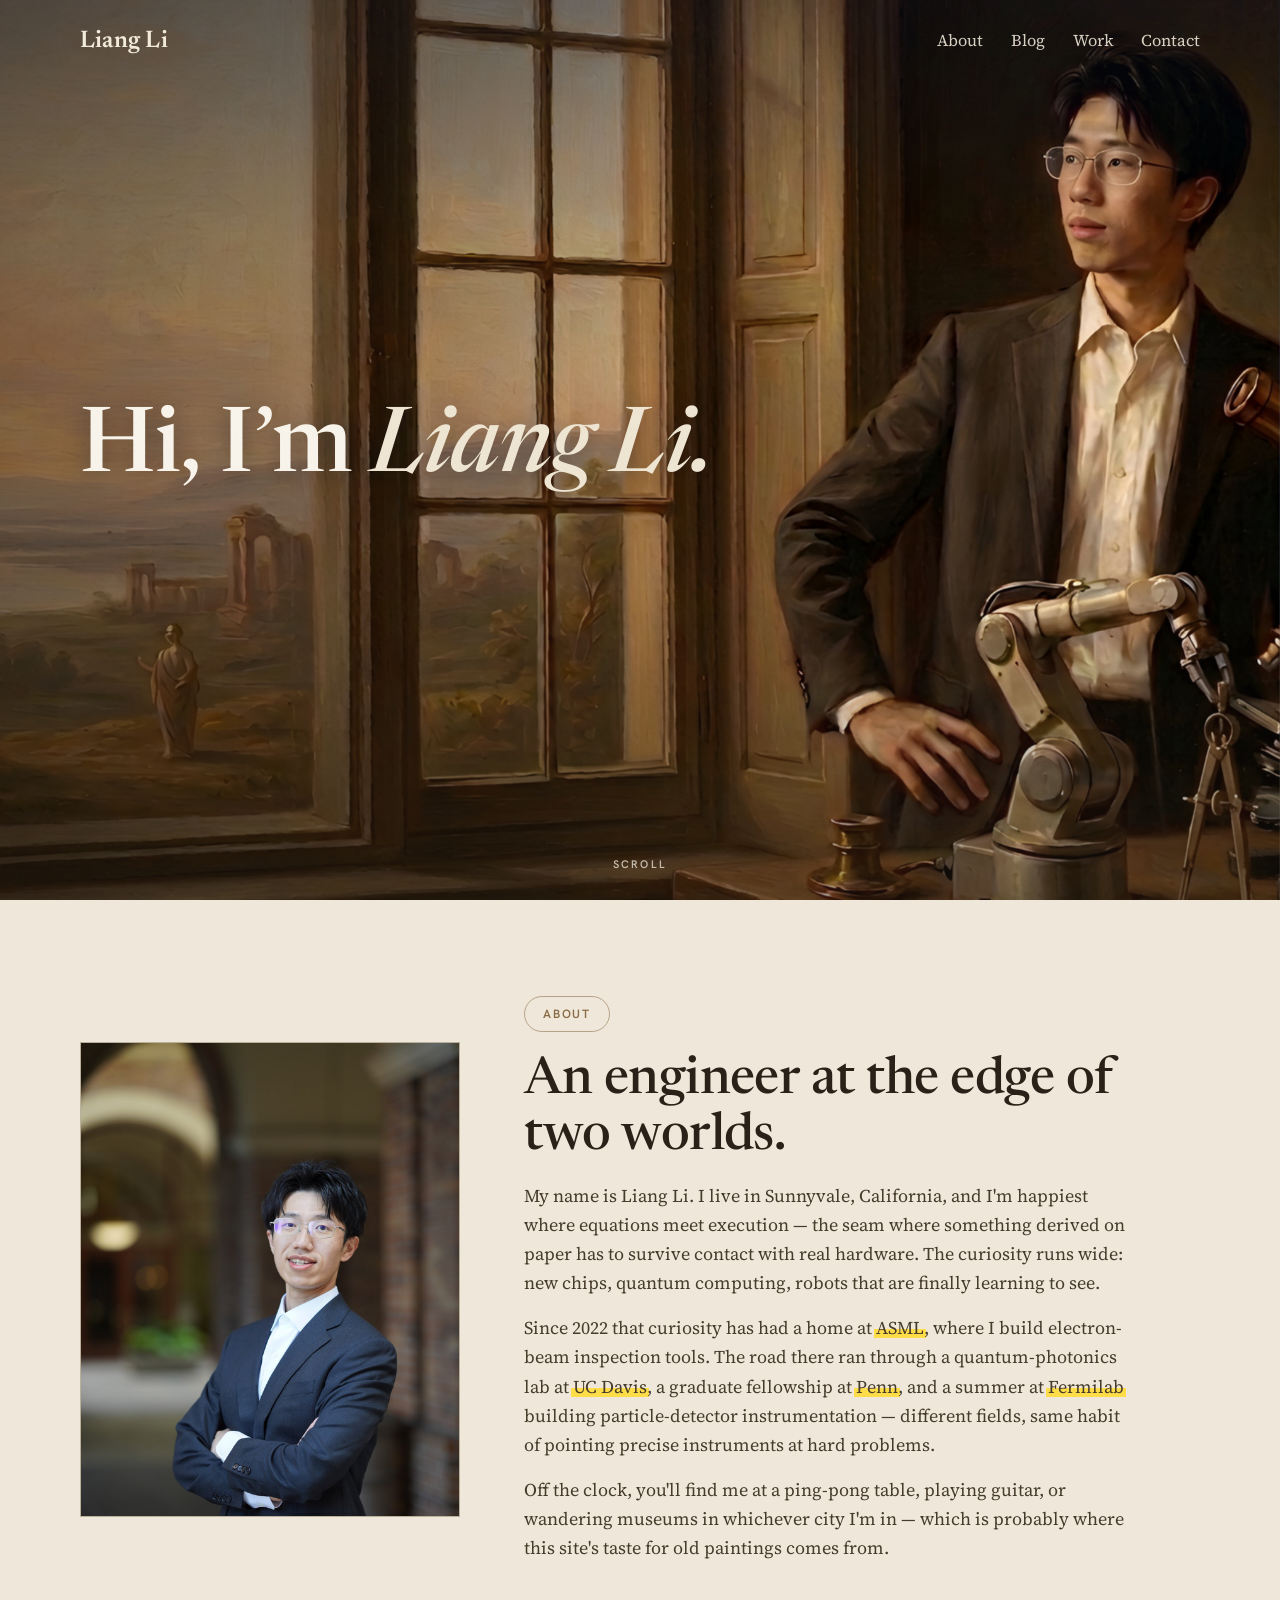
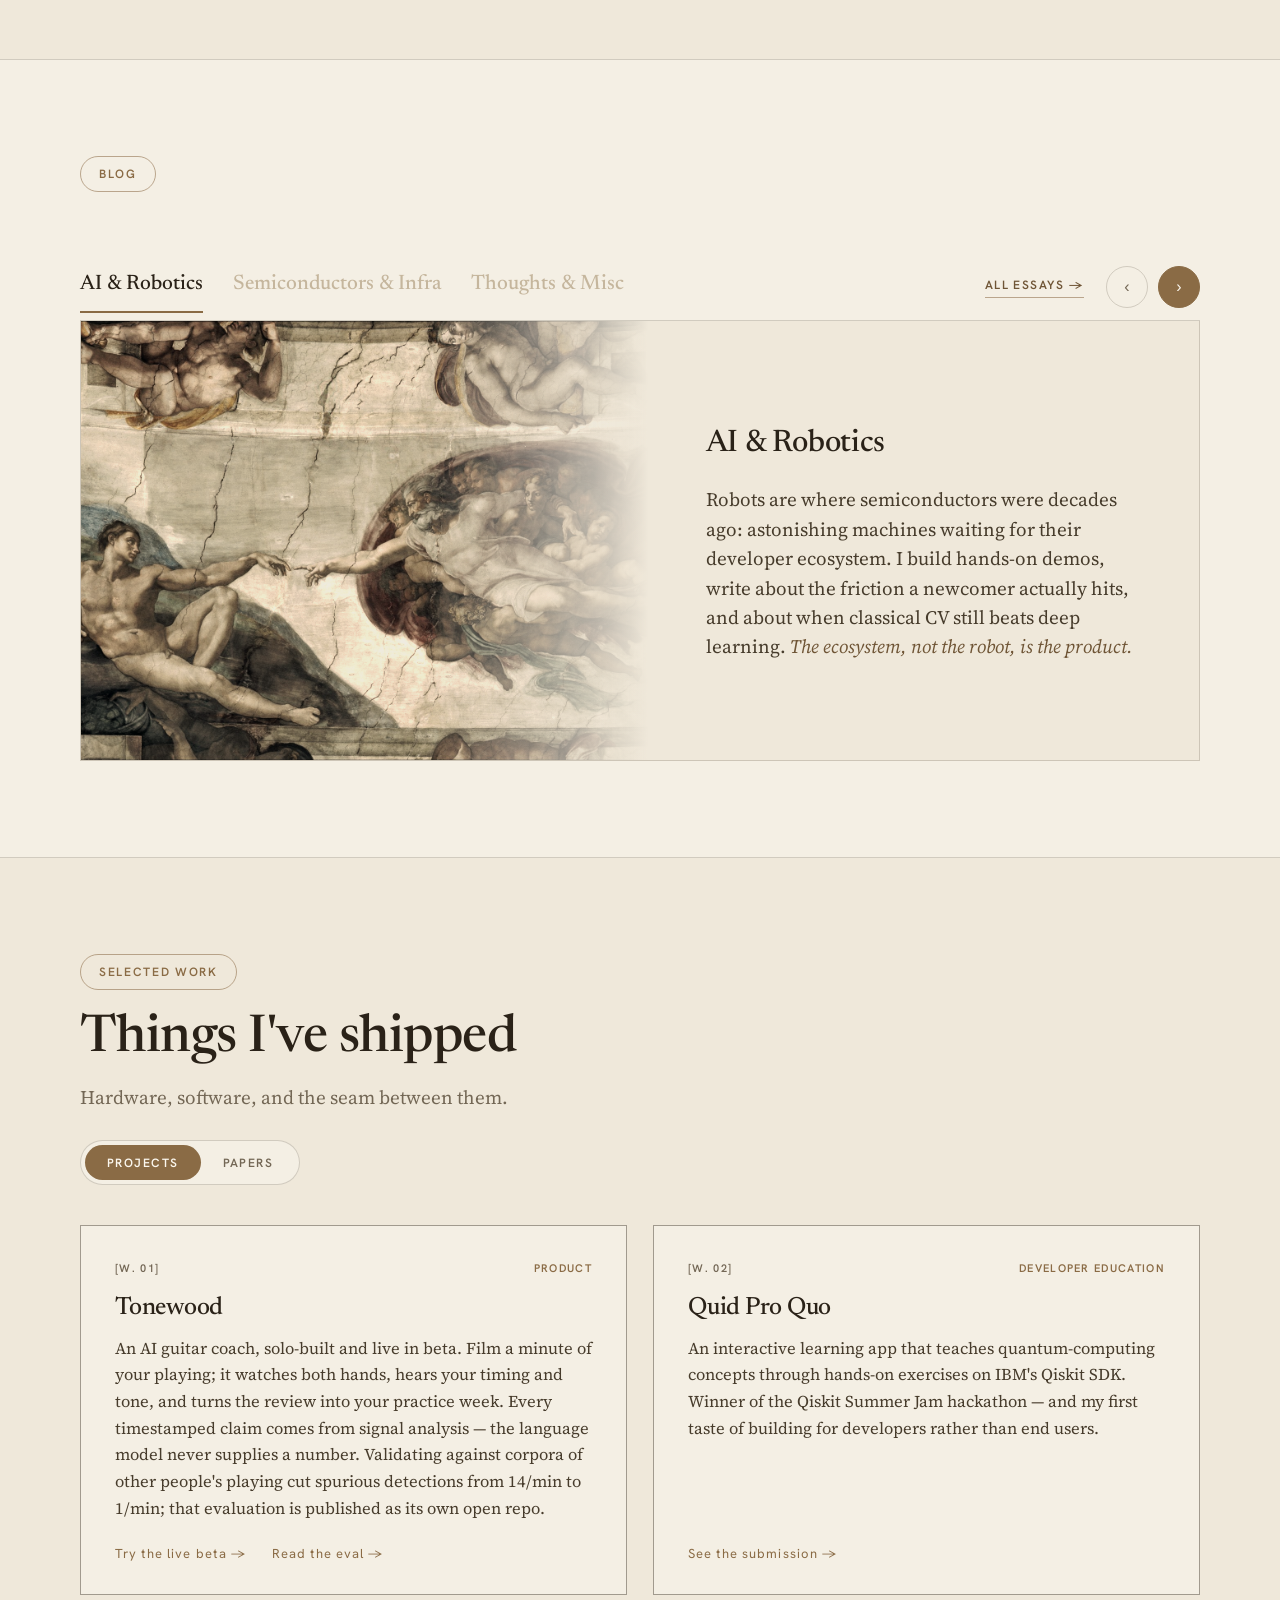
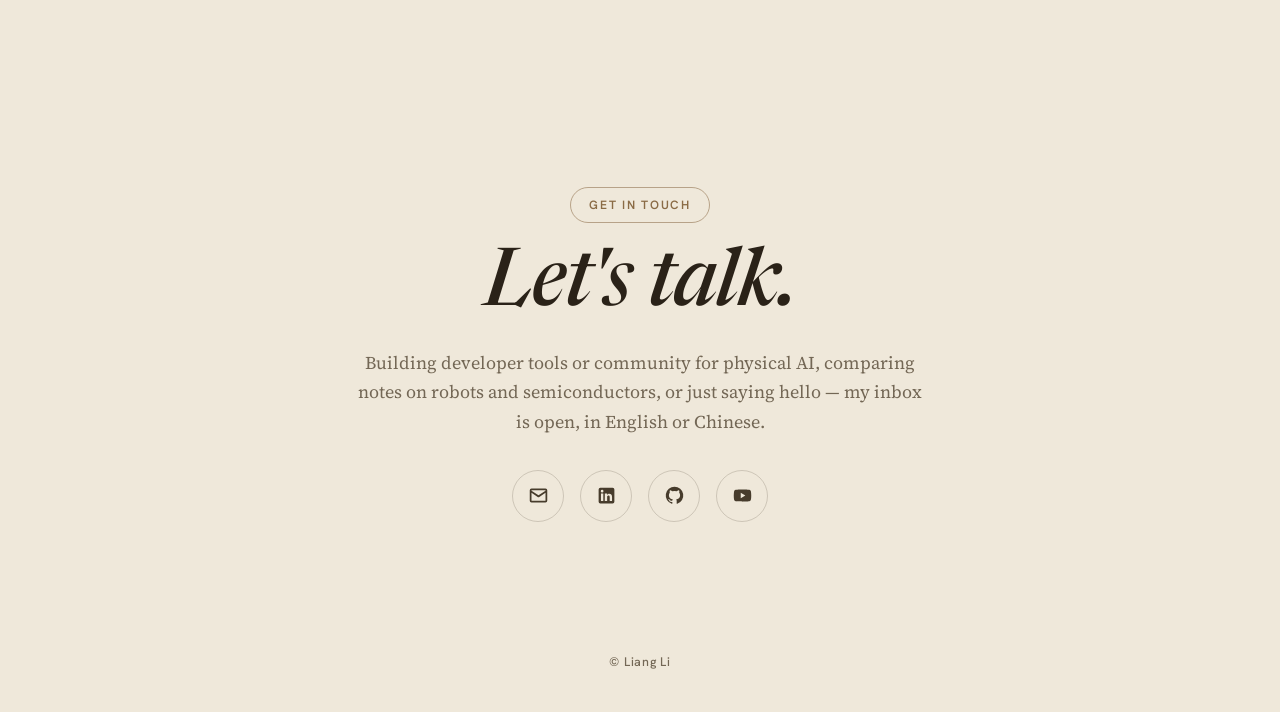
==== commit 873b3238: "Replace Virtuoso Ads with Tonewood in Selected Work" ====
--- a/index.html
+++ b/index.html
@@ -120,6 +120,8 @@
   .wcard p{font-size:16.5px;color:var(--ink-soft);margin-top:12px;flex:1}
   .wcard p em{color:var(--brown-deep)}
   .wcard .wlink{margin-top:20px;font-family:var(--sans);font-size:13px;letter-spacing:.08em;color:var(--brown)}
+  .wcard .wlinks{margin-top:20px;display:flex;gap:26px;flex-wrap:wrap}
+  .wcard .wlinks .wlink{margin-top:0}
   .wcard .wlink:hover,.wcard:hover .wlink{color:var(--ink)}
 
   /* work toggle + papers list */
@@ -255,9 +257,12 @@
     <div class="wgrid" id="wprojects">
       <div class="wcard reveal">
         <div class="wno"><span>[W. 01]</span><span class="tag">PRODUCT</span></div>
-        <h3>Virtuoso Ads</h3>
-        <p>An AI ad-creative tool integrating LLM and image-generation APIs — designed, built, and shipped end-to-end as a solo developer. My crash course in what it takes to turn a model into a product someone will actually use.</p>
-        <a class="wlink" href="https://www.youtube.com/watch?v=I37lXVABuSo" target="_blank" rel="noopener">Watch the demo &rarr;</a>
+        <h3>Tonewood</h3>
+        <p>An AI guitar coach, solo-built and live in beta. Film a minute of your playing; it watches both hands, hears your timing and tone, and turns the review into your practice week. Every timestamped claim comes from signal analysis — the language model never supplies a number. Validating against corpora of other people's playing cut spurious detections from 14/min to 1/min; that evaluation is published as its own open repo.</p>
+        <div class="wlinks">
+          <a class="wlink" href="https://tonewood.vercel.app" target="_blank" rel="noopener">Try the live beta &rarr;</a>
+          <a class="wlink" href="https://github.com/liangli16/guitarset-strum-eval" target="_blank" rel="noopener">Read the eval &rarr;</a>
+        </div>
       </div>
       <div class="wcard reveal">
         <div class="wno"><span>[W. 02]</span><span class="tag">DEVELOPER EDUCATION</span></div>
